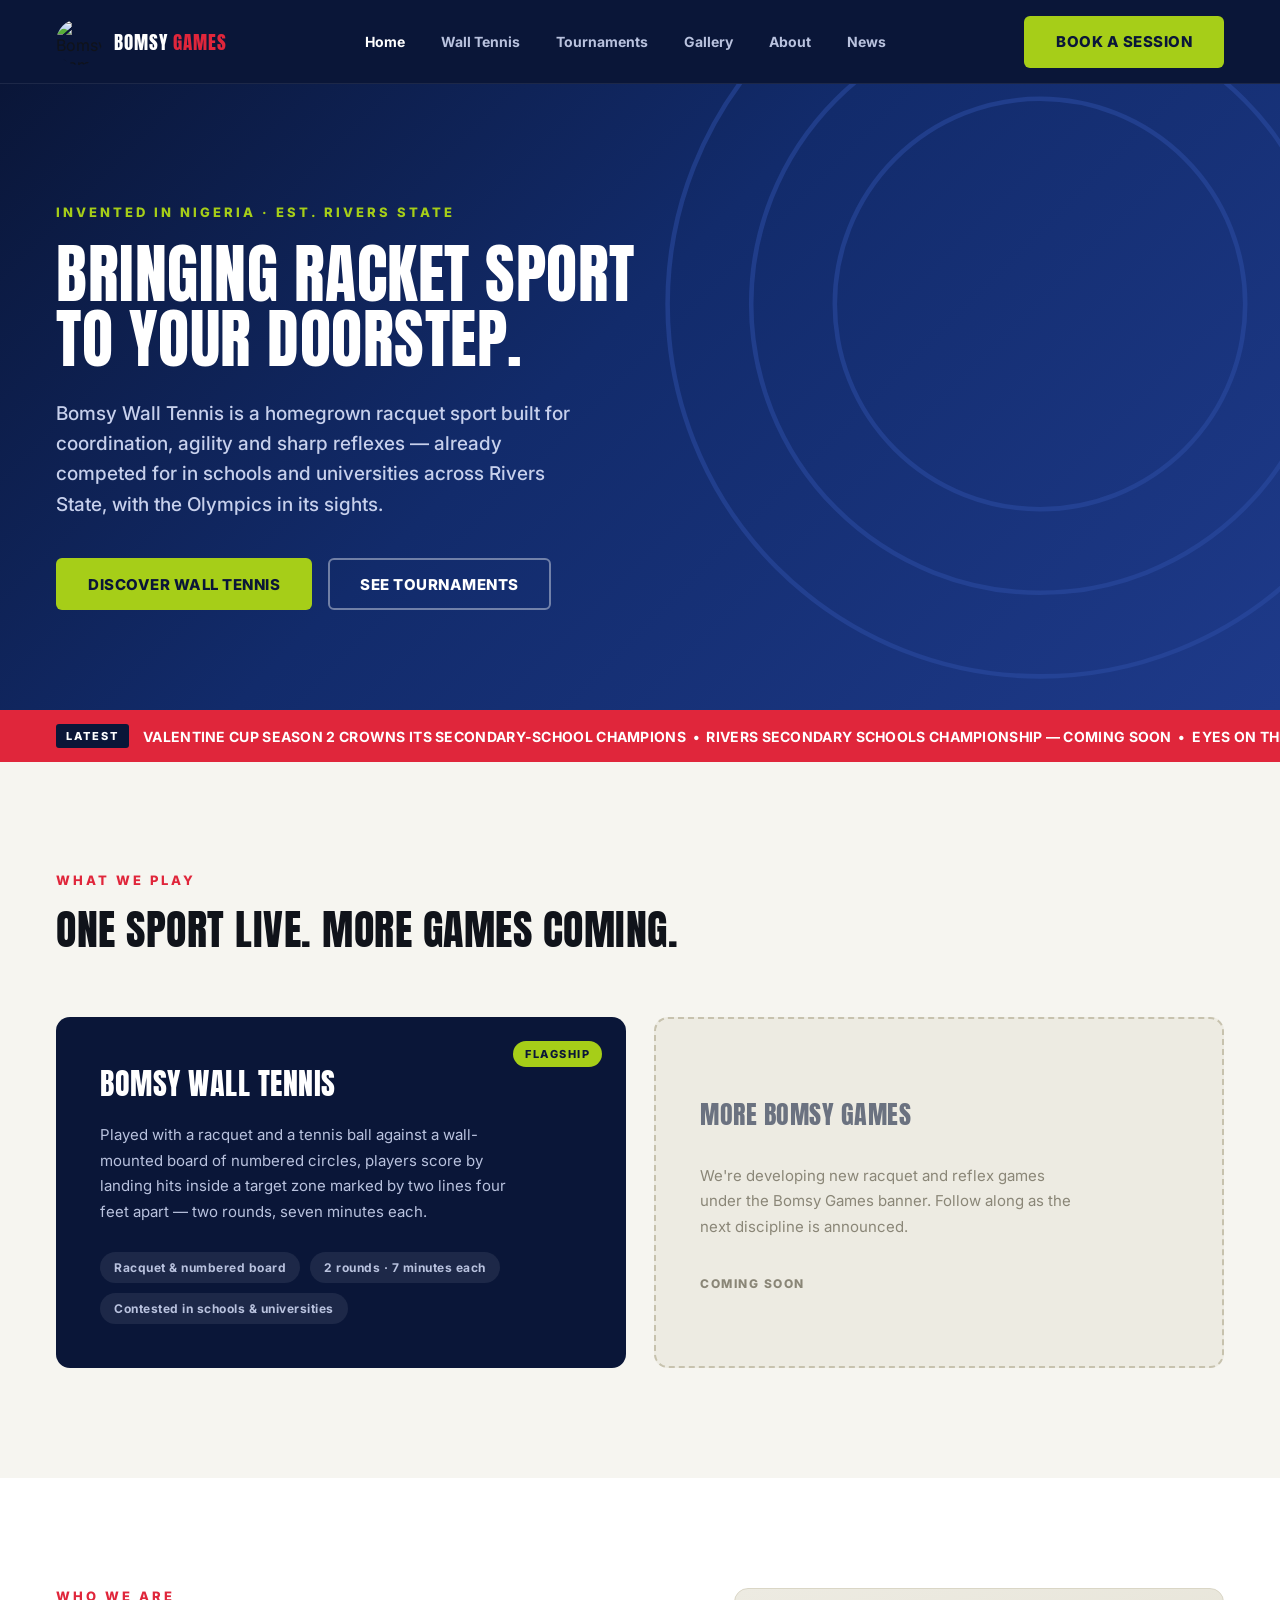
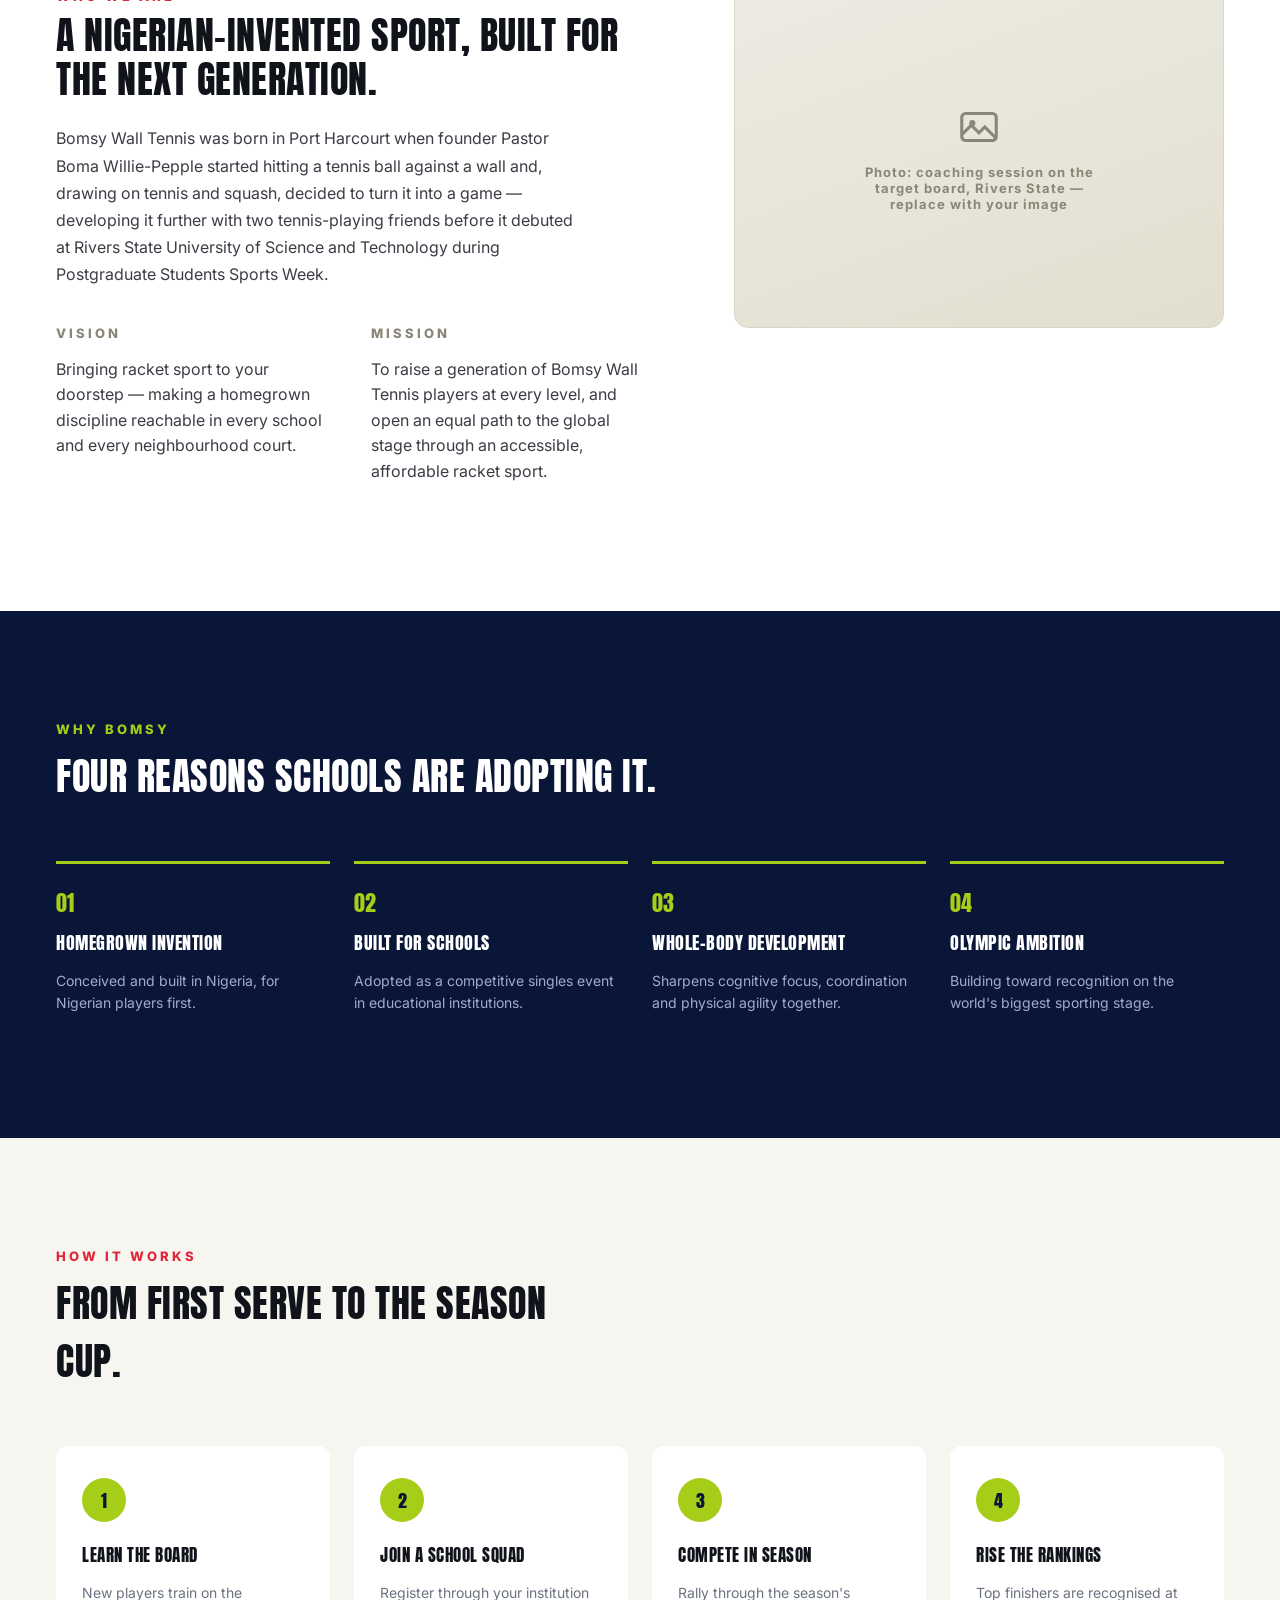
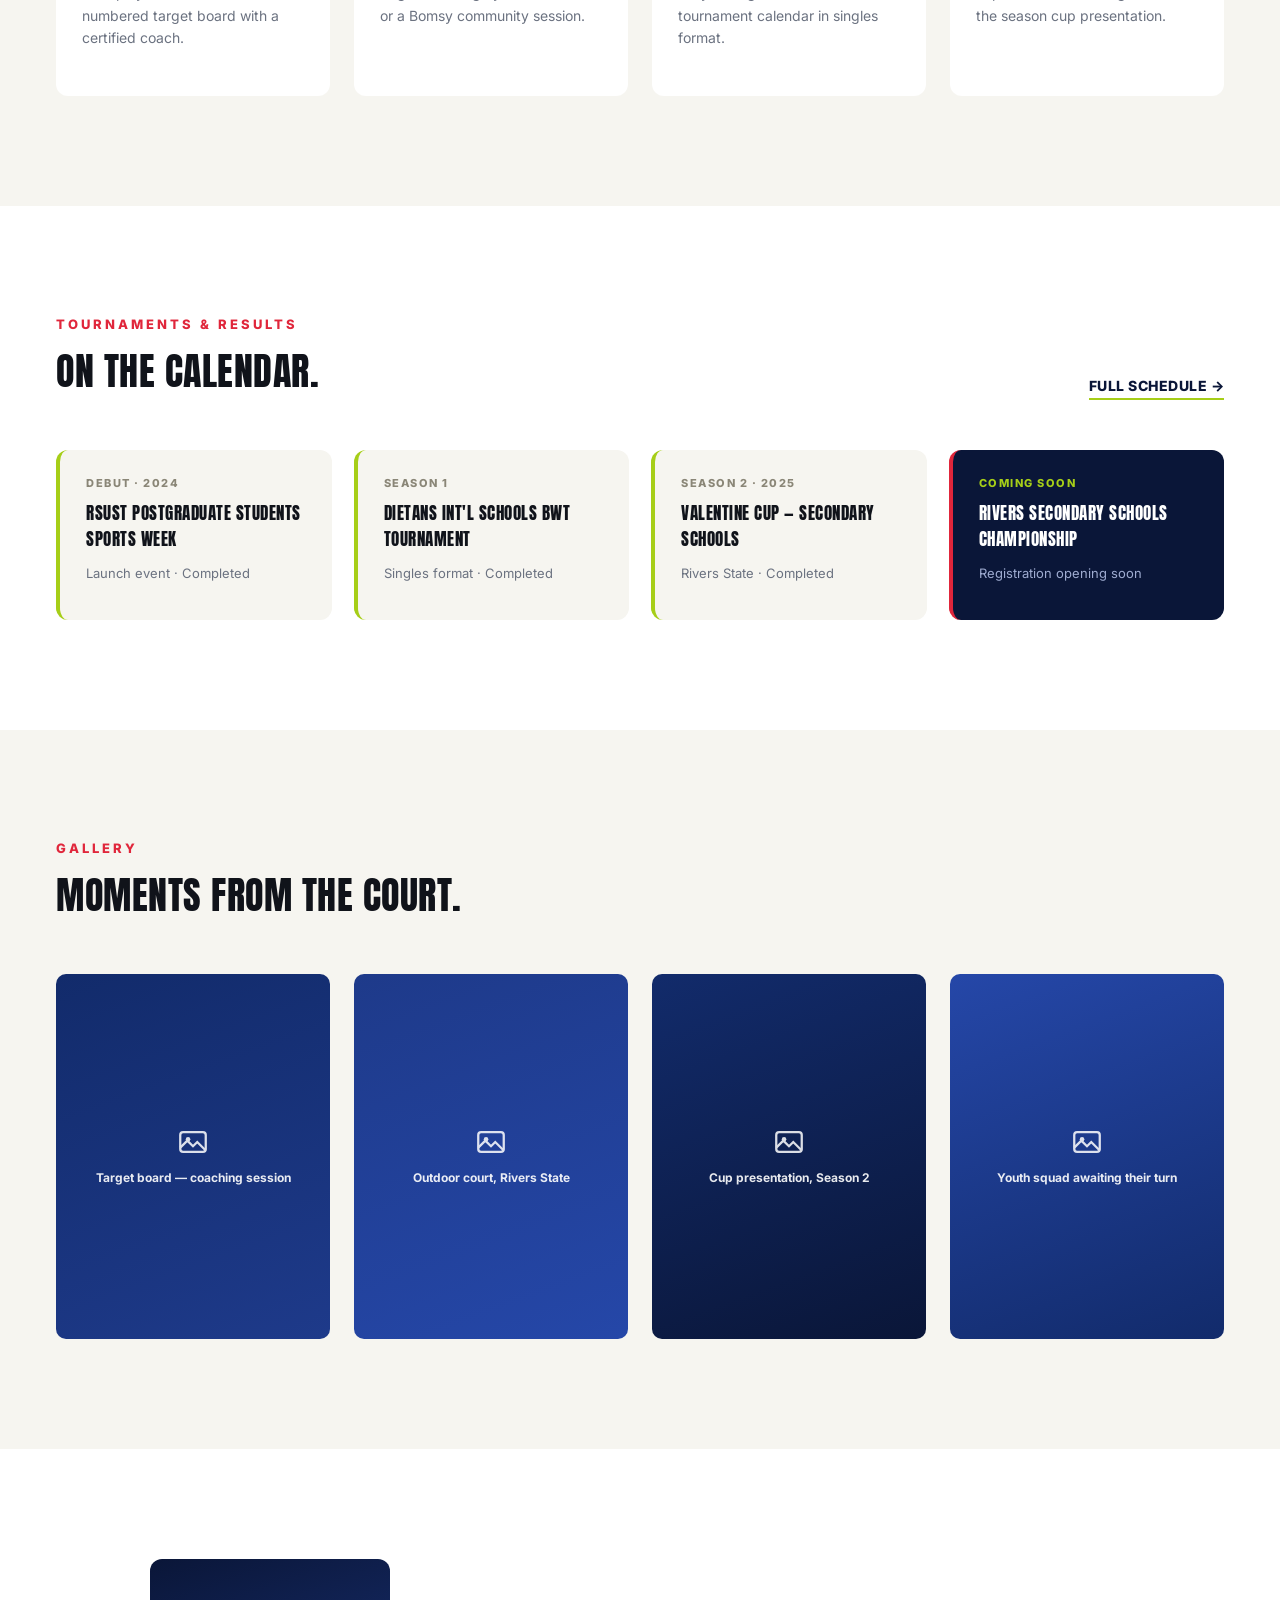
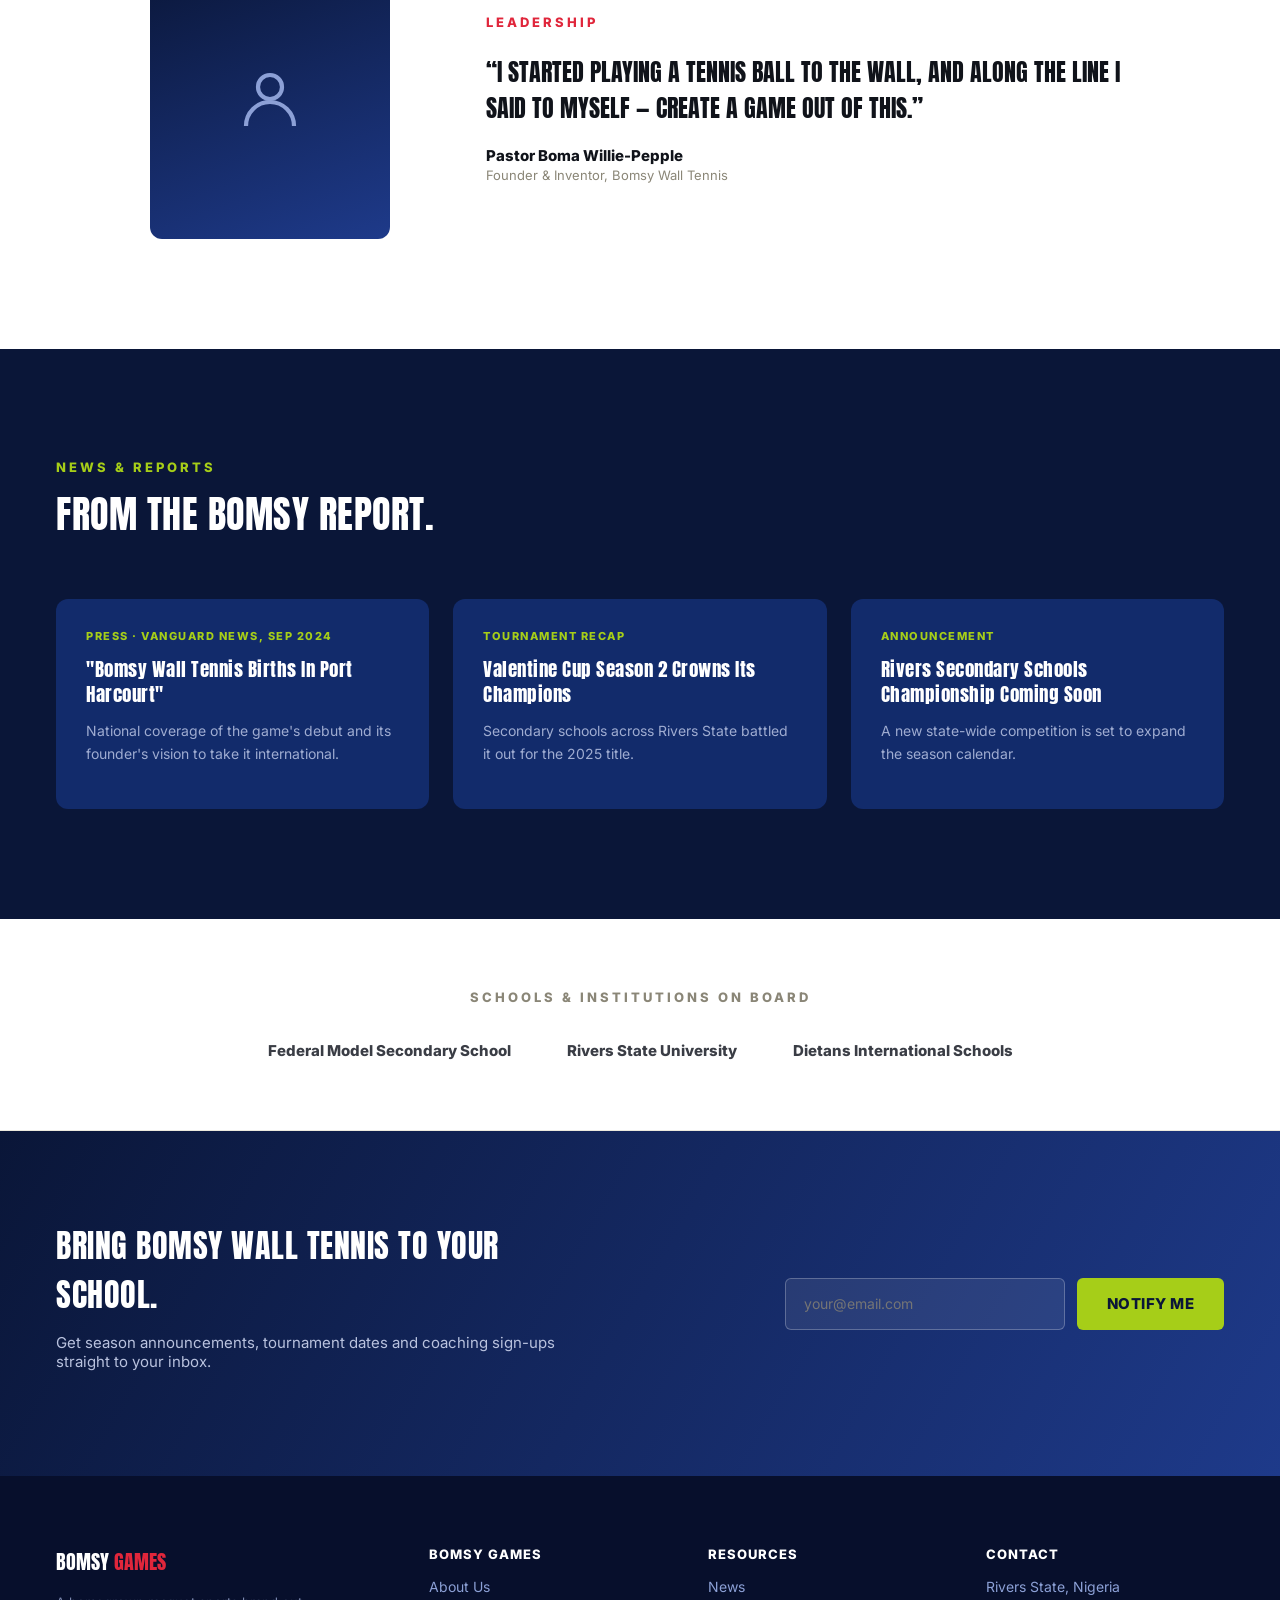
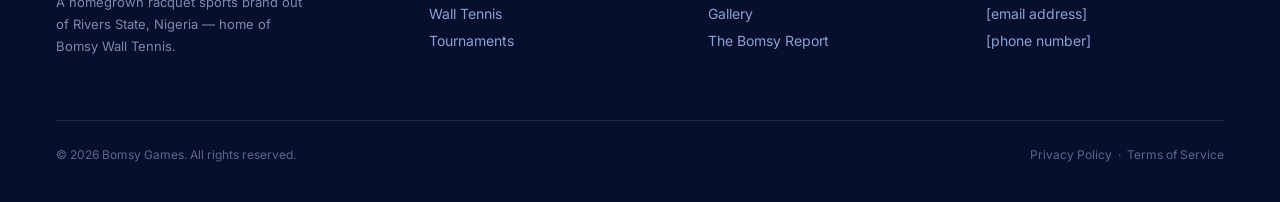
==== index.html @ 38dd7a5b "Incorporate verified facts from Vanguard News coverage Adds the real founder (Pastor Boma Willie-Pep" ====
<!doctype html>
<html lang="en">
<head>
<meta charset="utf-8">
<meta name="viewport" content="width=device-width, initial-scale=1">
<title>Bomsy Games — Home of Bomsy Wall Tennis</title>
<meta name="description" content="Bomsy Games is the Nigerian sports brand behind Bomsy Wall Tennis, a homegrown racquet sport built for schools, tournaments, and the road to the Olympics.">
<link rel="preconnect" href="https://fonts.googleapis.com">
<link rel="preconnect" href="https://fonts.gstatic.com" crossorigin>
<link rel="stylesheet" href="https://fonts.googleapis.com/css2?family=Anton&family=Inter:wght@400;500;600;700;800;900&display=swap">
<style>
  :root {
    --navy-deep: #070F2C;
    --navy: #0A1638;
    --navy-mid: #122B6B;
    --cobalt: #1E3A8A;
    --lime: #A6CE18;
    --lime-hover: #C6EE3A;
    --red: #E0263B;
    --cream: #F6F5F0;
    --ink: #10131A;
    --muted: #6B7280;
    --muted-dark: #8A8677;
  }
  * { box-sizing: border-box; }
  body { margin: 0; font-family: 'Inter', -apple-system, 'Segoe UI', Roboto, sans-serif; background: var(--cream); color: var(--ink); }
  h1, h2, h3 { font-family: 'Anton', Impact, 'Arial Narrow Bold', sans-serif; font-weight: 400; letter-spacing: 0.5px; margin: 0; }
  a { color: var(--lime); text-decoration: none; }
  a:hover { color: var(--lime-hover); }
  img, svg { max-width: 100%; }
  .eyebrow { font-family: 'Inter', sans-serif; font-weight: 800; letter-spacing: 3px; text-transform: uppercase; font-size: 13px; }
  .btn { display: inline-flex; align-items: center; justify-content: center; height: 52px; padding: 0 30px; border-radius: 6px; font-weight: 800; font-size: 15px; letter-spacing: 0.5px; text-transform: uppercase; cursor: pointer; border: 2px solid transparent; transition: transform 0.15s ease, filter 0.15s ease; }
  .btn:hover { filter: brightness(1.08); transform: translateY(-1px); }
  .btn-primary { background: var(--lime); color: var(--navy); }
  .btn-outline { background: transparent; color: #FFFFFF; border-color: rgba(255,255,255,0.4); }
  .wrap { padding-left: 56px; padding-right: 56px; }
  .grid-2 { display: grid; grid-template-columns: repeat(2, minmax(0, 1fr)); gap: 28px; }
  .grid-3 { display: grid; grid-template-columns: repeat(3, minmax(0, 1fr)); gap: 24px; }
  .grid-4 { display: grid; grid-template-columns: repeat(4, minmax(0, 1fr)); gap: 24px; }
  .nav-links { display: flex; align-items: center; gap: 36px; }
  .nav-link { color: #B9C2DE; font-weight: 700; font-size: 14px; }
  .nav-link.active { color: #FFFFFF; }
  .gallery-tile { aspect-ratio: 3/4; border-radius: 10px; display: flex; flex-direction: column; align-items: center; justify-content: center; gap: 10px; padding: 18px; text-align: center; }
  @media (max-width: 960px) {
    .wrap { padding-left: 24px; padding-right: 24px; }
    .grid-2, .grid-3, .grid-4 { grid-template-columns: 1fr 1fr; }
    .nav-links { display: none; }
    h1 { font-size: 40px !important; }
  }
  @media (max-width: 600px) {
    .grid-2, .grid-3, .grid-4 { grid-template-columns: 1fr; }
    header.site-nav { flex-wrap: wrap; height: auto !important; padding-top: 16px; padding-bottom: 16px; gap: 12px; }
  }
</style>
</head>
<body>

<!-- ============ NAV ============ -->
<header class="site-nav wrap" style="position:sticky; top:0; z-index:50; display:flex; align-items:center; justify-content:space-between; height:84px; background:var(--navy); border-bottom:1px solid rgba(255,255,255,0.08);">
  <div style="display:flex; align-items:center; gap:12px;">
    <img src="assets/bomsy-logo.png" alt="Bomsy Games logo" width="46" height="46" style="border-radius:50%; object-fit:cover; flex-shrink:0;">
    <div style="font-family:'Anton',sans-serif; color:#FFFFFF; font-size:19px; letter-spacing:1px;">BOMSY <span style="color:var(--red)">GAMES</span></div>
  </div>
  <nav class="nav-links">
    <a class="nav-link active" href="#">Home</a>
    <a class="nav-link" href="#wall-tennis">Wall Tennis</a>
    <a class="nav-link" href="#tournaments">Tournaments</a>
    <a class="nav-link" href="#gallery">Gallery</a>
    <a class="nav-link" href="#about">About</a>
    <a class="nav-link" href="#news">News</a>
  </nav>
  <a class="btn btn-primary" href="#newsletter">Book a Session</a>
</header>

<!-- ============ HERO ============ -->
<section style="position:relative; padding:120px 56px 100px; background:linear-gradient(135deg,#0A1638 0%,#122B6B 45%,#1E3A8A 100%); overflow:hidden;">
  <svg style="position:absolute; right:-140px; top:-160px; opacity:0.5;" width="760" height="760" viewBox="0 0 100 100" aria-hidden="true">
    <circle cx="50" cy="50" r="49" fill="none" stroke="#2E4FA8" stroke-width="0.6"/>
    <circle cx="50" cy="50" r="38" fill="none" stroke="#2E4FA8" stroke-width="0.6"/>
    <circle cx="50" cy="50" r="27" fill="none" stroke="#2E4FA8" stroke-width="0.6"/>
  </svg>
  <div style="position:relative; max-width:640px;">
    <div class="eyebrow" style="color:var(--lime); margin-bottom:22px;">Invented in Nigeria &middot; Est. Rivers State</div>
    <h1 style="color:#FFFFFF; font-size:64px; line-height:1.02;">BRINGING RACKET SPORT TO YOUR DOORSTEP.</h1>
    <p style="color:#C7D0EC; font-size:19px; line-height:1.6; margin-top:26px; max-width:520px; font-weight:500;">Bomsy Wall Tennis is a homegrown racquet sport built for coordination, agility and sharp reflexes &mdash; already competed for in schools and universities across Rivers State, with the Olympics in its sights.</p>
    <div style="display:flex; gap:16px; margin-top:38px; flex-wrap:wrap;">
      <a class="btn btn-primary" href="#wall-tennis">Discover Wall Tennis</a>
      <a class="btn btn-outline" href="#tournaments">See Tournaments</a>
    </div>
  </div>
</section>

<!-- ============ TICKER ============ -->
<div style="display:flex; align-items:center; gap:14px; background:var(--red); padding:14px 56px; overflow-x:auto;">
  <span style="background:var(--navy); color:#FFFFFF; font-weight:800; font-size:11px; letter-spacing:2px; padding:5px 10px; border-radius:3px; flex-shrink:0;">LATEST</span>
  <div style="color:#FFFFFF; font-weight:700; font-size:14px; letter-spacing:0.3px; white-space:nowrap;">VALENTINE CUP SEASON 2 CROWNS ITS SECONDARY-SCHOOL CHAMPIONS &nbsp;&bull;&nbsp; RIVERS SECONDARY SCHOOLS CHAMPIONSHIP &mdash; COMING SOON &nbsp;&bull;&nbsp; EYES ON THE OLYMPICS</div>
</div>

<!-- ============ WHAT WE PLAY ============ -->
<section id="wall-tennis" class="wrap" style="padding:110px 56px; background:var(--cream);">
  <div class="eyebrow" style="color:var(--red);">What We Play</div>
  <h2 style="font-size:42px; margin-top:10px; max-width:640px;">ONE SPORT LIVE. MORE GAMES COMING.</h2>
  <div class="grid-2" style="margin-top:56px;">
    <div style="background:var(--navy); border-radius:14px; padding:44px; position:relative; overflow:hidden;">
      <div style="position:absolute; top:24px; right:24px; background:var(--lime); color:var(--navy); font-size:11px; font-weight:800; letter-spacing:1.5px; padding:6px 12px; border-radius:20px;">FLAGSHIP</div>
      <h3 style="color:#FFFFFF; font-size:30px; margin-bottom:16px;">BOMSY WALL TENNIS</h3>
      <p style="color:#B9C2DE; font-size:15px; line-height:1.7; max-width:420px;">Played with a racquet and a tennis ball against a wall-mounted board of numbered circles, players score by landing hits inside a target zone marked by two lines four feet apart &mdash; two rounds, seven minutes each.</p>
      <div style="display:flex; gap:10px; margin-top:28px; flex-wrap:wrap;">
        <div style="background:rgba(255,255,255,0.08); color:#B9C2DE; font-size:12px; font-weight:700; letter-spacing:0.5px; padding:8px 14px; border-radius:20px;">Racquet &amp; numbered board</div>
        <div style="background:rgba(255,255,255,0.08); color:#B9C2DE; font-size:12px; font-weight:700; letter-spacing:0.5px; padding:8px 14px; border-radius:20px;">2 rounds &middot; 7 minutes each</div>
        <div style="background:rgba(255,255,255,0.08); color:#B9C2DE; font-size:12px; font-weight:700; letter-spacing:0.5px; padding:8px 14px; border-radius:20px;">Contested in schools &amp; universities</div>
      </div>
    </div>
    <div style="background:#EDEBE2; border-radius:14px; padding:44px; border:2px dashed #C7C2AE; display:flex; flex-direction:column; justify-content:center;">
      <h3 style="font-size:26px; color:var(--muted); margin-bottom:14px;">MORE BOMSY GAMES</h3>
      <p style="color:var(--muted-dark); font-size:15px; line-height:1.7; max-width:380px;">We're developing new racquet and reflex games under the Bomsy Games banner. Follow along as the next discipline is announced.</p>
      <div style="margin-top:22px; font-size:12px; font-weight:800; letter-spacing:1.5px; color:var(--muted-dark);">COMING SOON</div>
    </div>
  </div>
</section>

<!-- ============ WHO WE ARE ============ -->
<section id="about" class="wrap" style="padding:110px 56px; background:#FFFFFF;">
  <div class="grid-2" style="grid-template-columns: minmax(0,1.1fr) minmax(0,0.9fr); gap:80px; align-items:start;">
    <div>
      <div class="eyebrow" style="color:var(--red);">Who We Are</div>
      <h2 style="font-size:38px; margin-top:10px; line-height:1.15;">A NIGERIAN-INVENTED SPORT, BUILT FOR THE NEXT GENERATION.</h2>
      <p style="font-size:16px; line-height:1.7; color:#3A3D45; margin-top:24px; max-width:520px;">Bomsy Wall Tennis was born in Port Harcourt when founder Pastor Boma Willie-Pepple started hitting a tennis ball against a wall and, drawing on tennis and squash, decided to turn it into a game &mdash; developing it further with two tennis-playing friends before it debuted at Rivers State University of Science and Technology during Postgraduate Students Sports Week.</p>
      <div class="grid-2" style="gap:32px; margin-top:36px;">
        <div>
          <div class="eyebrow" style="color:var(--muted-dark); margin-bottom:10px;">Vision</div>
          <p style="font-size:16px; line-height:1.6; color:#3A3D45;">Bringing racket sport to your doorstep &mdash; making a homegrown discipline reachable in every school and every neighbourhood court.</p>
        </div>
        <div>
          <div class="eyebrow" style="color:var(--muted-dark); margin-bottom:10px;">Mission</div>
          <p style="font-size:16px; line-height:1.6; color:#3A3D45;">To raise a generation of Bomsy Wall Tennis players at every level, and open an equal path to the global stage through an accessible, affordable racket sport.</p>
        </div>
      </div>
    </div>
    <div style="background:linear-gradient(160deg,#EDEBE2,#E2DFD0); border-radius:14px; height:340px; display:flex; flex-direction:column; align-items:center; justify-content:center; gap:14px; border:1px solid #DAD6C6;">
      <svg width="46" height="46" viewBox="0 0 24 24" fill="none" stroke="#8A8677" stroke-width="1.6" aria-hidden="true"><rect x="3" y="5" width="18" height="14" rx="2"/><circle cx="8.5" cy="10" r="1.6" fill="#8A8677" stroke="none"/><path d="M3 16l5-5 4 4 3-3 6 6"/></svg>
      <div style="color:var(--muted-dark); font-size:13px; font-weight:700; letter-spacing:1px; text-align:center; max-width:260px;">Photo: coaching session on the target board, Rivers State &mdash; replace with your image</div>
    </div>
  </div>
</section>

<!-- ============ WHY BOMSY ============ -->
<section class="wrap" style="padding:110px 56px; background:var(--navy);">
  <div class="eyebrow" style="color:var(--lime);">Why Bomsy</div>
  <h2 style="font-size:38px; margin-top:10px; color:#FFFFFF; max-width:640px;">FOUR REASONS SCHOOLS ARE ADOPTING IT.</h2>
  <div class="grid-4" style="margin-top:56px;">
    <div style="border-top:3px solid var(--lime); padding-top:22px;">
      <div style="color:var(--lime); font-family:'Anton',sans-serif; font-size:22px; margin-bottom:10px;">01</div>
      <h3 style="color:#FFFFFF; font-size:18px; margin-bottom:10px;">HOMEGROWN INVENTION</h3>
      <p style="color:#9FACD1; font-size:14px; line-height:1.6;">Conceived and built in Nigeria, for Nigerian players first.</p>
    </div>
    <div style="border-top:3px solid var(--lime); padding-top:22px;">
      <div style="color:var(--lime); font-family:'Anton',sans-serif; font-size:22px; margin-bottom:10px;">02</div>
      <h3 style="color:#FFFFFF; font-size:18px; margin-bottom:10px;">BUILT FOR SCHOOLS</h3>
      <p style="color:#9FACD1; font-size:14px; line-height:1.6;">Adopted as a competitive singles event in educational institutions.</p>
    </div>
    <div style="border-top:3px solid var(--lime); padding-top:22px;">
      <div style="color:var(--lime); font-family:'Anton',sans-serif; font-size:22px; margin-bottom:10px;">03</div>
      <h3 style="color:#FFFFFF; font-size:18px; margin-bottom:10px;">WHOLE-BODY DEVELOPMENT</h3>
      <p style="color:#9FACD1; font-size:14px; line-height:1.6;">Sharpens cognitive focus, coordination and physical agility together.</p>
    </div>
    <div style="border-top:3px solid var(--lime); padding-top:22px;">
      <div style="color:var(--lime); font-family:'Anton',sans-serif; font-size:22px; margin-bottom:10px;">04</div>
      <h3 style="color:#FFFFFF; font-size:18px; margin-bottom:10px;">OLYMPIC AMBITION</h3>
      <p style="color:#9FACD1; font-size:14px; line-height:1.6;">Building toward recognition on the world's biggest sporting stage.</p>
    </div>
  </div>
</section>

<!-- ============ HOW IT WORKS ============ -->
<section class="wrap" style="padding:110px 56px; background:var(--cream);">
  <div class="eyebrow" style="color:var(--red);">How It Works</div>
  <h2 style="font-size:38px; margin-top:10px; max-width:560px;">FROM FIRST SERVE TO THE SEASON CUP.</h2>
  <div class="grid-4" style="margin-top:56px;">
    <div style="background:#FFFFFF; border-radius:12px; padding:32px 26px;">
      <div style="width:44px; height:44px; border-radius:50%; background:var(--lime); color:var(--navy); display:flex; align-items:center; justify-content:center; font-family:'Anton',sans-serif; font-size:18px; margin-bottom:20px;">1</div>
      <h3 style="font-size:17px; margin-bottom:8px;">LEARN THE BOARD</h3>
      <p style="color:var(--muted); font-size:14px; line-height:1.6;">New players train on the numbered target board with a certified coach.</p>
    </div>
    <div style="background:#FFFFFF; border-radius:12px; padding:32px 26px;">
      <div style="width:44px; height:44px; border-radius:50%; background:var(--lime); color:var(--navy); display:flex; align-items:center; justify-content:center; font-family:'Anton',sans-serif; font-size:18px; margin-bottom:20px;">2</div>
      <h3 style="font-size:17px; margin-bottom:8px;">JOIN A SCHOOL SQUAD</h3>
      <p style="color:var(--muted); font-size:14px; line-height:1.6;">Register through your institution or a Bomsy community session.</p>
    </div>
    <div style="background:#FFFFFF; border-radius:12px; padding:32px 26px;">
      <div style="width:44px; height:44px; border-radius:50%; background:var(--lime); color:var(--navy); display:flex; align-items:center; justify-content:center; font-family:'Anton',sans-serif; font-size:18px; margin-bottom:20px;">3</div>
      <h3 style="font-size:17px; margin-bottom:8px;">COMPETE IN SEASON</h3>
      <p style="color:var(--muted); font-size:14px; line-height:1.6;">Rally through the season's tournament calendar in singles format.</p>
    </div>
    <div style="background:#FFFFFF; border-radius:12px; padding:32px 26px;">
      <div style="width:44px; height:44px; border-radius:50%; background:var(--lime); color:var(--navy); display:flex; align-items:center; justify-content:center; font-family:'Anton',sans-serif; font-size:18px; margin-bottom:20px;">4</div>
      <h3 style="font-size:17px; margin-bottom:8px;">RISE THE RANKINGS</h3>
      <p style="color:var(--muted); font-size:14px; line-height:1.6;">Top finishers are recognised at the season cup presentation.</p>
    </div>
  </div>
</section>

<!-- ============ TOURNAMENTS ============ -->
<section id="tournaments" class="wrap" style="padding:110px 56px; background:#FFFFFF;">
  <div style="display:flex; align-items:flex-end; justify-content:space-between; flex-wrap:wrap; gap:16px;">
    <div>
      <div class="eyebrow" style="color:var(--red);">Tournaments &amp; Results</div>
      <h2 style="font-size:38px; margin-top:10px;">ON THE CALENDAR.</h2>
    </div>
    <a href="#" style="font-weight:800; font-size:14px; letter-spacing:0.5px; text-transform:uppercase; color:var(--navy); border-bottom:2px solid var(--lime); padding-bottom:4px;">Full Schedule &rarr;</a>
  </div>
  <div class="grid-4" style="gap:22px; margin-top:50px;">
    <div style="background:var(--cream); border-radius:12px; padding:26px; border-left:4px solid var(--lime);">
      <div style="font-size:11px; font-weight:800; letter-spacing:1.5px; color:var(--muted-dark);">DEBUT &middot; 2024</div>
      <h3 style="font-size:17px; margin:10px 0 8px;">RSUST POSTGRADUATE STUDENTS SPORTS WEEK</h3>
      <p style="color:var(--muted); font-size:13px;">Launch event &middot; Completed</p>
    </div>
    <div style="background:var(--cream); border-radius:12px; padding:26px; border-left:4px solid var(--lime);">
      <div style="font-size:11px; font-weight:800; letter-spacing:1.5px; color:var(--muted-dark);">SEASON 1</div>
      <h3 style="font-size:17px; margin:10px 0 8px;">DIETANS INT'L SCHOOLS BWT TOURNAMENT</h3>
      <p style="color:var(--muted); font-size:13px;">Singles format &middot; Completed</p>
    </div>
    <div style="background:var(--cream); border-radius:12px; padding:26px; border-left:4px solid var(--lime);">
      <div style="font-size:11px; font-weight:800; letter-spacing:1.5px; color:var(--muted-dark);">SEASON 2 &middot; 2025</div>
      <h3 style="font-size:17px; margin:10px 0 8px;">VALENTINE CUP &mdash; SECONDARY SCHOOLS</h3>
      <p style="color:var(--muted); font-size:13px;">Rivers State &middot; Completed</p>
    </div>
    <div style="background:var(--navy); border-radius:12px; padding:26px; border-left:4px solid var(--red);">
      <div style="font-size:11px; font-weight:800; letter-spacing:1.5px; color:var(--lime);">COMING SOON</div>
      <h3 style="font-size:17px; margin:10px 0 8px; color:#FFFFFF;">RIVERS SECONDARY SCHOOLS CHAMPIONSHIP</h3>
      <p style="color:#9FACD1; font-size:13px;">Registration opening soon</p>
    </div>
  </div>
</section>

<!-- ============ GALLERY ============ -->
<section id="gallery" class="wrap" style="padding:110px 56px; background:var(--cream);">
  <div class="eyebrow" style="color:var(--red);">Gallery</div>
  <h2 style="font-size:38px; margin-top:10px; max-width:560px;">MOMENTS FROM THE COURT.</h2>
  <div class="grid-4" style="margin-top:50px;">
    <div class="gallery-tile" style="background:linear-gradient(160deg,#122B6B,#1E3A8A);">
      <svg width="34" height="34" viewBox="0 0 24 24" fill="none" stroke="#FFFFFF" stroke-width="1.6" opacity="0.85" aria-hidden="true"><rect x="3" y="5" width="18" height="14" rx="2"/><circle cx="8.5" cy="10" r="1.6" fill="#FFFFFF" stroke="none"/><path d="M3 16l5-5 4 4 3-3 6 6"/></svg>
      <div style="color:#FFFFFF; font-size:12px; font-weight:700; line-height:1.5; opacity:0.9;">Target board — coaching session</div>
    </div>
    <div class="gallery-tile" style="background:linear-gradient(160deg,#1E3A8A,#2547A8);">
      <svg width="34" height="34" viewBox="0 0 24 24" fill="none" stroke="#FFFFFF" stroke-width="1.6" opacity="0.85" aria-hidden="true"><rect x="3" y="5" width="18" height="14" rx="2"/><circle cx="8.5" cy="10" r="1.6" fill="#FFFFFF" stroke="none"/><path d="M3 16l5-5 4 4 3-3 6 6"/></svg>
      <div style="color:#FFFFFF; font-size:12px; font-weight:700; line-height:1.5; opacity:0.9;">Outdoor court, Rivers State</div>
    </div>
    <div class="gallery-tile" style="background:linear-gradient(160deg,#122B6B,#0A1638);">
      <svg width="34" height="34" viewBox="0 0 24 24" fill="none" stroke="#FFFFFF" stroke-width="1.6" opacity="0.85" aria-hidden="true"><rect x="3" y="5" width="18" height="14" rx="2"/><circle cx="8.5" cy="10" r="1.6" fill="#FFFFFF" stroke="none"/><path d="M3 16l5-5 4 4 3-3 6 6"/></svg>
      <div style="color:#FFFFFF; font-size:12px; font-weight:700; line-height:1.5; opacity:0.9;">Cup presentation, Season 2</div>
    </div>
    <div class="gallery-tile" style="background:linear-gradient(160deg,#2547A8,#122B6B);">
      <svg width="34" height="34" viewBox="0 0 24 24" fill="none" stroke="#FFFFFF" stroke-width="1.6" opacity="0.85" aria-hidden="true"><rect x="3" y="5" width="18" height="14" rx="2"/><circle cx="8.5" cy="10" r="1.6" fill="#FFFFFF" stroke="none"/><path d="M3 16l5-5 4 4 3-3 6 6"/></svg>
      <div style="color:#FFFFFF; font-size:12px; font-weight:700; line-height:1.5; opacity:0.9;">Youth squad awaiting their turn</div>
    </div>
  </div>
</section>

<!-- ============ LEADERSHIP ============ -->
<section class="wrap" style="padding:110px 56px; background:#FFFFFF;">
  <div class="grid-2" style="grid-template-columns: 280px minmax(0,1fr); gap:56px; align-items:center; max-width:980px; margin:0 auto;">
    <div style="width:240px; height:280px; border-radius:12px; background:linear-gradient(160deg,#0A1638,#1E3A8A); display:flex; align-items:center; justify-content:center;">
      <svg width="72" height="72" viewBox="0 0 24 24" fill="none" stroke="#8CA0D6" stroke-width="1.4" aria-hidden="true"><circle cx="12" cy="8" r="4"/><path d="M4 21c0-4.4 3.6-8 8-8s8 3.6 8 8"/></svg>
    </div>
    <div>
      <div class="eyebrow" style="color:var(--red); margin-bottom:14px;">Leadership</div>
      <p style="font-size:24px; line-height:1.5; font-family:'Anton',sans-serif; font-weight:400; color:var(--ink); margin-bottom:20px;">&ldquo;I STARTED PLAYING A TENNIS BALL TO THE WALL, AND ALONG THE LINE I SAID TO MYSELF &mdash; CREATE A GAME OUT OF THIS.&rdquo;</p>
      <div style="font-weight:800; font-size:15px;">Pastor Boma Willie-Pepple</div>
      <div style="color:var(--muted-dark); font-size:13px; margin-top:2px;">Founder &amp; Inventor, Bomsy Wall Tennis</div>
    </div>
  </div>
</section>

<!-- ============ NEWS ============ -->
<section id="news" class="wrap" style="padding:110px 56px; background:var(--navy);">
  <div class="eyebrow" style="color:var(--lime);">News &amp; Reports</div>
  <h2 style="font-size:38px; margin-top:10px; color:#FFFFFF; max-width:560px;">FROM THE BOMSY REPORT.</h2>
  <div class="grid-3" style="margin-top:56px;">
    <div style="background:var(--navy-mid); border-radius:12px; padding:30px;">
      <div style="font-size:11px; font-weight:800; letter-spacing:1.5px; color:var(--lime);">PRESS &middot; VANGUARD NEWS, SEP 2024</div>
      <h3 style="color:#FFFFFF; font-size:19px; margin:14px 0 10px; line-height:1.3;">"Bomsy Wall Tennis Births In Port Harcourt"</h3>
      <p style="color:#9FACD1; font-size:14px; line-height:1.6;">National coverage of the game's debut and its founder's vision to take it international.</p>
    </div>
    <div style="background:var(--navy-mid); border-radius:12px; padding:30px;">
      <div style="font-size:11px; font-weight:800; letter-spacing:1.5px; color:var(--lime);">TOURNAMENT RECAP</div>
      <h3 style="color:#FFFFFF; font-size:19px; margin:14px 0 10px; line-height:1.3;">Valentine Cup Season 2 Crowns Its Champions</h3>
      <p style="color:#9FACD1; font-size:14px; line-height:1.6;">Secondary schools across Rivers State battled it out for the 2025 title.</p>
    </div>
    <div style="background:var(--navy-mid); border-radius:12px; padding:30px;">
      <div style="font-size:11px; font-weight:800; letter-spacing:1.5px; color:var(--lime);">ANNOUNCEMENT</div>
      <h3 style="color:#FFFFFF; font-size:19px; margin:14px 0 10px; line-height:1.3;">Rivers Secondary Schools Championship Coming Soon</h3>
      <p style="color:#9FACD1; font-size:14px; line-height:1.6;">A new state-wide competition is set to expand the season calendar.</p>
    </div>
  </div>
</section>

<!-- ============ PARTNERS ============ -->
<section class="wrap" style="padding:70px 56px; background:#FFFFFF; border-bottom:1px solid #ECE9DD;">
  <div class="eyebrow" style="color:var(--muted-dark); text-align:center; margin-bottom:36px;">Schools &amp; Institutions On Board</div>
  <div style="display:flex; justify-content:center; gap:56px; flex-wrap:wrap;">
    <div style="color:#3A3D45; font-weight:800; font-size:15px;">Federal Model Secondary School</div>
    <div style="color:#3A3D45; font-weight:800; font-size:15px;">Rivers State University</div>
    <div style="color:#3A3D45; font-weight:800; font-size:15px;">Dietans International Schools</div>
  </div>
</section>

<!-- ============ NEWSLETTER CTA ============ -->
<section id="newsletter" class="wrap" style="padding:90px 56px; background:linear-gradient(120deg,#0A1638,#1E3A8A); display:flex; align-items:center; justify-content:space-between; gap:40px; flex-wrap:wrap;">
  <div style="max-width:520px;">
    <h2 style="font-size:32px; color:#FFFFFF;">BRING BOMSY WALL TENNIS TO YOUR SCHOOL.</h2>
    <p style="color:#B9C2DE; font-size:15px; margin-top:14px;">Get season announcements, tournament dates and coaching sign-ups straight to your inbox.</p>
  </div>
  <form style="display:flex; gap:12px; flex-wrap:wrap;" onsubmit="return false;">
    <input type="email" required placeholder="your@email.com" style="width:280px; max-width:100%; height:52px; border-radius:6px; background:rgba(255,255,255,0.08); border:1px solid rgba(255,255,255,0.25); padding:0 18px; color:#FFFFFF; font-size:14px; font-family:inherit;">
    <button type="submit" class="btn btn-primary" style="border:none; font-family:inherit;">Notify Me</button>
  </form>
</section>

<!-- ============ FOOTER ============ -->
<footer class="wrap" style="padding:70px 56px 40px; background:var(--navy-deep);">
  <div class="grid-4" style="grid-template-columns: 1.4fr 1fr 1fr 1fr; gap:40px; padding-bottom:50px; border-bottom:1px solid rgba(255,255,255,0.1);">
    <div>
      <div style="font-family:'Anton',sans-serif; color:#FFFFFF; font-size:20px; margin-bottom:14px;">BOMSY <span style="color:var(--red)">GAMES</span></div>
      <p style="color:#7C88AE; font-size:13px; line-height:1.7; max-width:260px;">A homegrown racquet sports brand out of Rivers State, Nigeria &mdash; home of Bomsy Wall Tennis.</p>
    </div>
    <div>
      <div style="color:#FFFFFF; font-weight:800; font-size:13px; letter-spacing:1px; margin-bottom:16px;">BOMSY GAMES</div>
      <div style="display:flex; flex-direction:column; gap:10px;">
        <a href="#about" style="color:#8CA0D6; font-size:14px;">About Us</a>
        <a href="#wall-tennis" style="color:#8CA0D6; font-size:14px;">Wall Tennis</a>
        <a href="#tournaments" style="color:#8CA0D6; font-size:14px;">Tournaments</a>
      </div>
    </div>
    <div>
      <div style="color:#FFFFFF; font-weight:800; font-size:13px; letter-spacing:1px; margin-bottom:16px;">RESOURCES</div>
      <div style="display:flex; flex-direction:column; gap:10px;">
        <a href="#news" style="color:#8CA0D6; font-size:14px;">News</a>
        <a href="#gallery" style="color:#8CA0D6; font-size:14px;">Gallery</a>
        <a href="#news" style="color:#8CA0D6; font-size:14px;">The Bomsy Report</a>
      </div>
    </div>
    <div>
      <div style="color:#FFFFFF; font-weight:800; font-size:13px; letter-spacing:1px; margin-bottom:16px;">CONTACT</div>
      <div style="display:flex; flex-direction:column; gap:10px;">
        <span style="color:#8CA0D6; font-size:14px;">Rivers State, Nigeria</span>
        <span style="color:#8CA0D6; font-size:14px;">[email address]</span>
        <span style="color:#8CA0D6; font-size:14px;">[phone number]</span>
      </div>
    </div>
  </div>
  <div style="display:flex; justify-content:space-between; padding-top:26px; flex-wrap:wrap; gap:12px;">
    <span style="color:#5A6690; font-size:12px;">&copy; 2026 Bomsy Games. All rights reserved.</span>
    <span style="color:#5A6690; font-size:12px;">Privacy Policy &nbsp;&middot;&nbsp; Terms of Service</span>
  </div>
</footer>

</body>
</html>
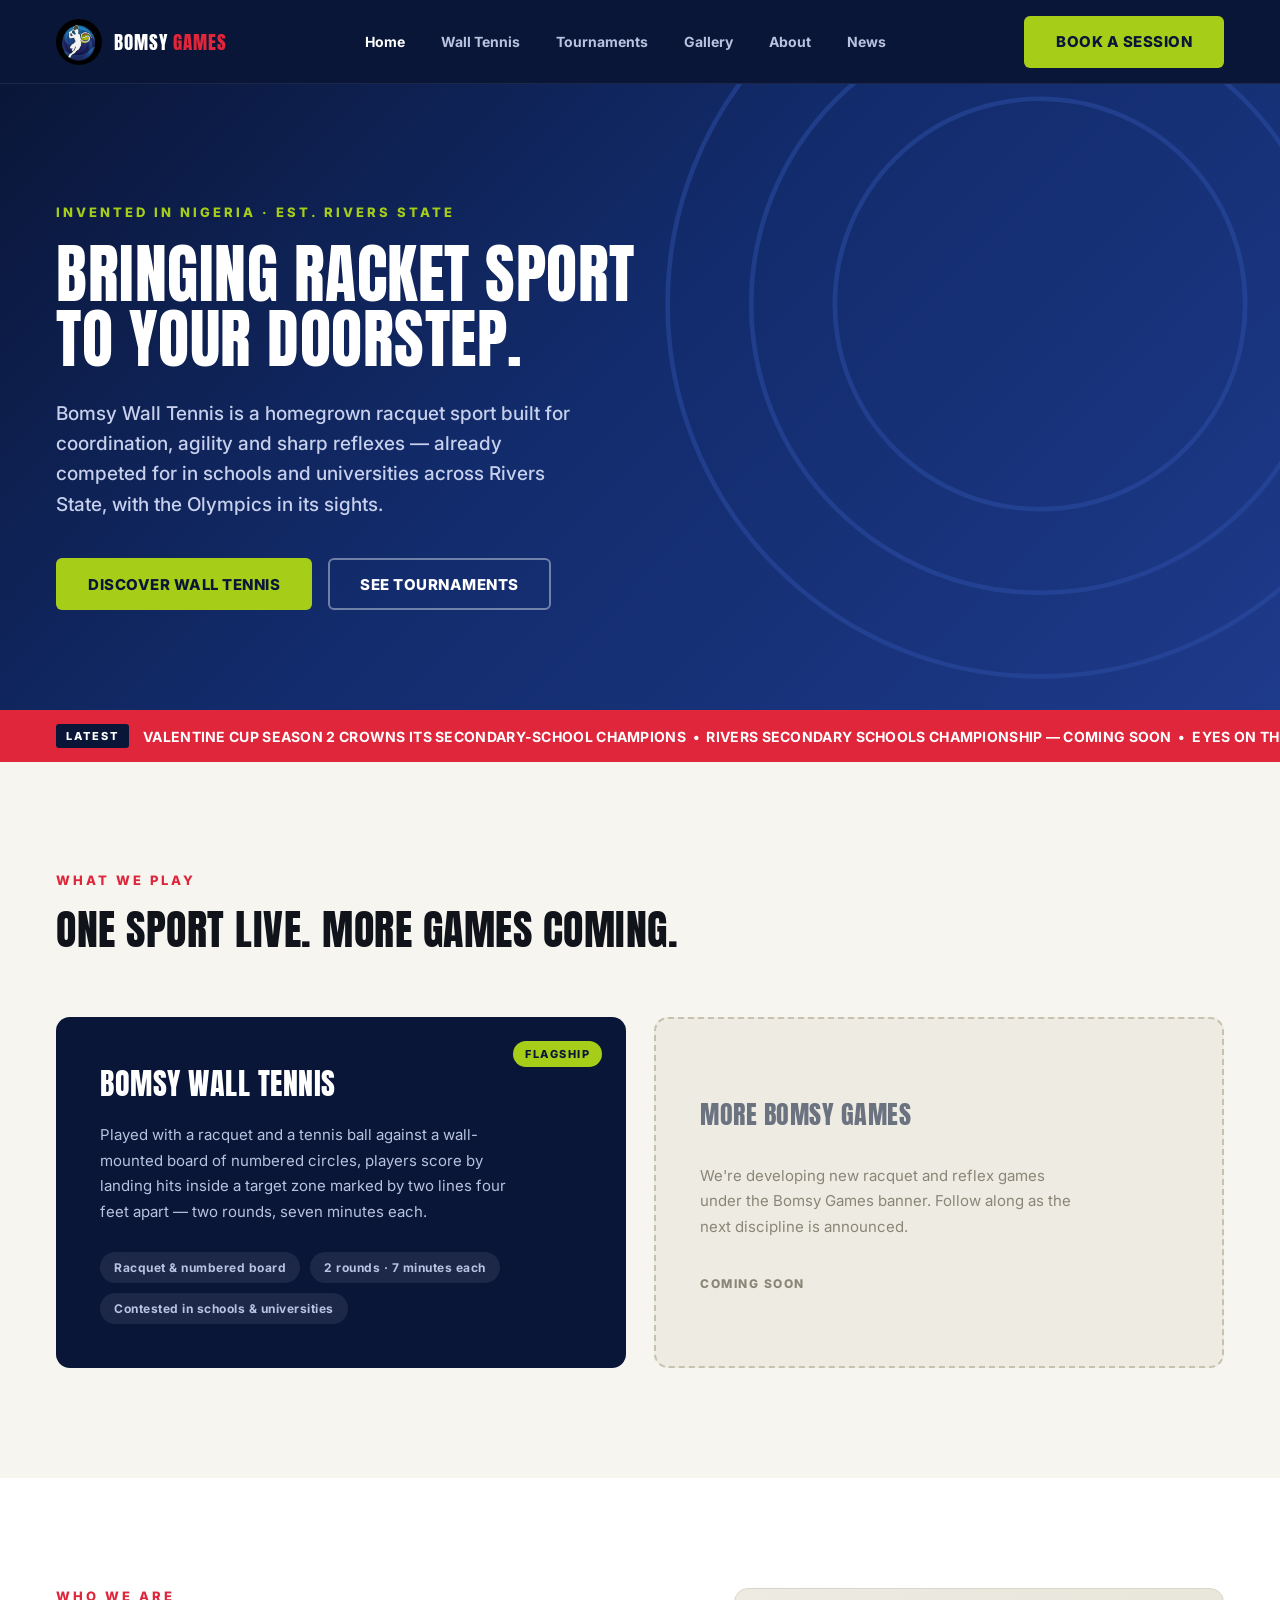
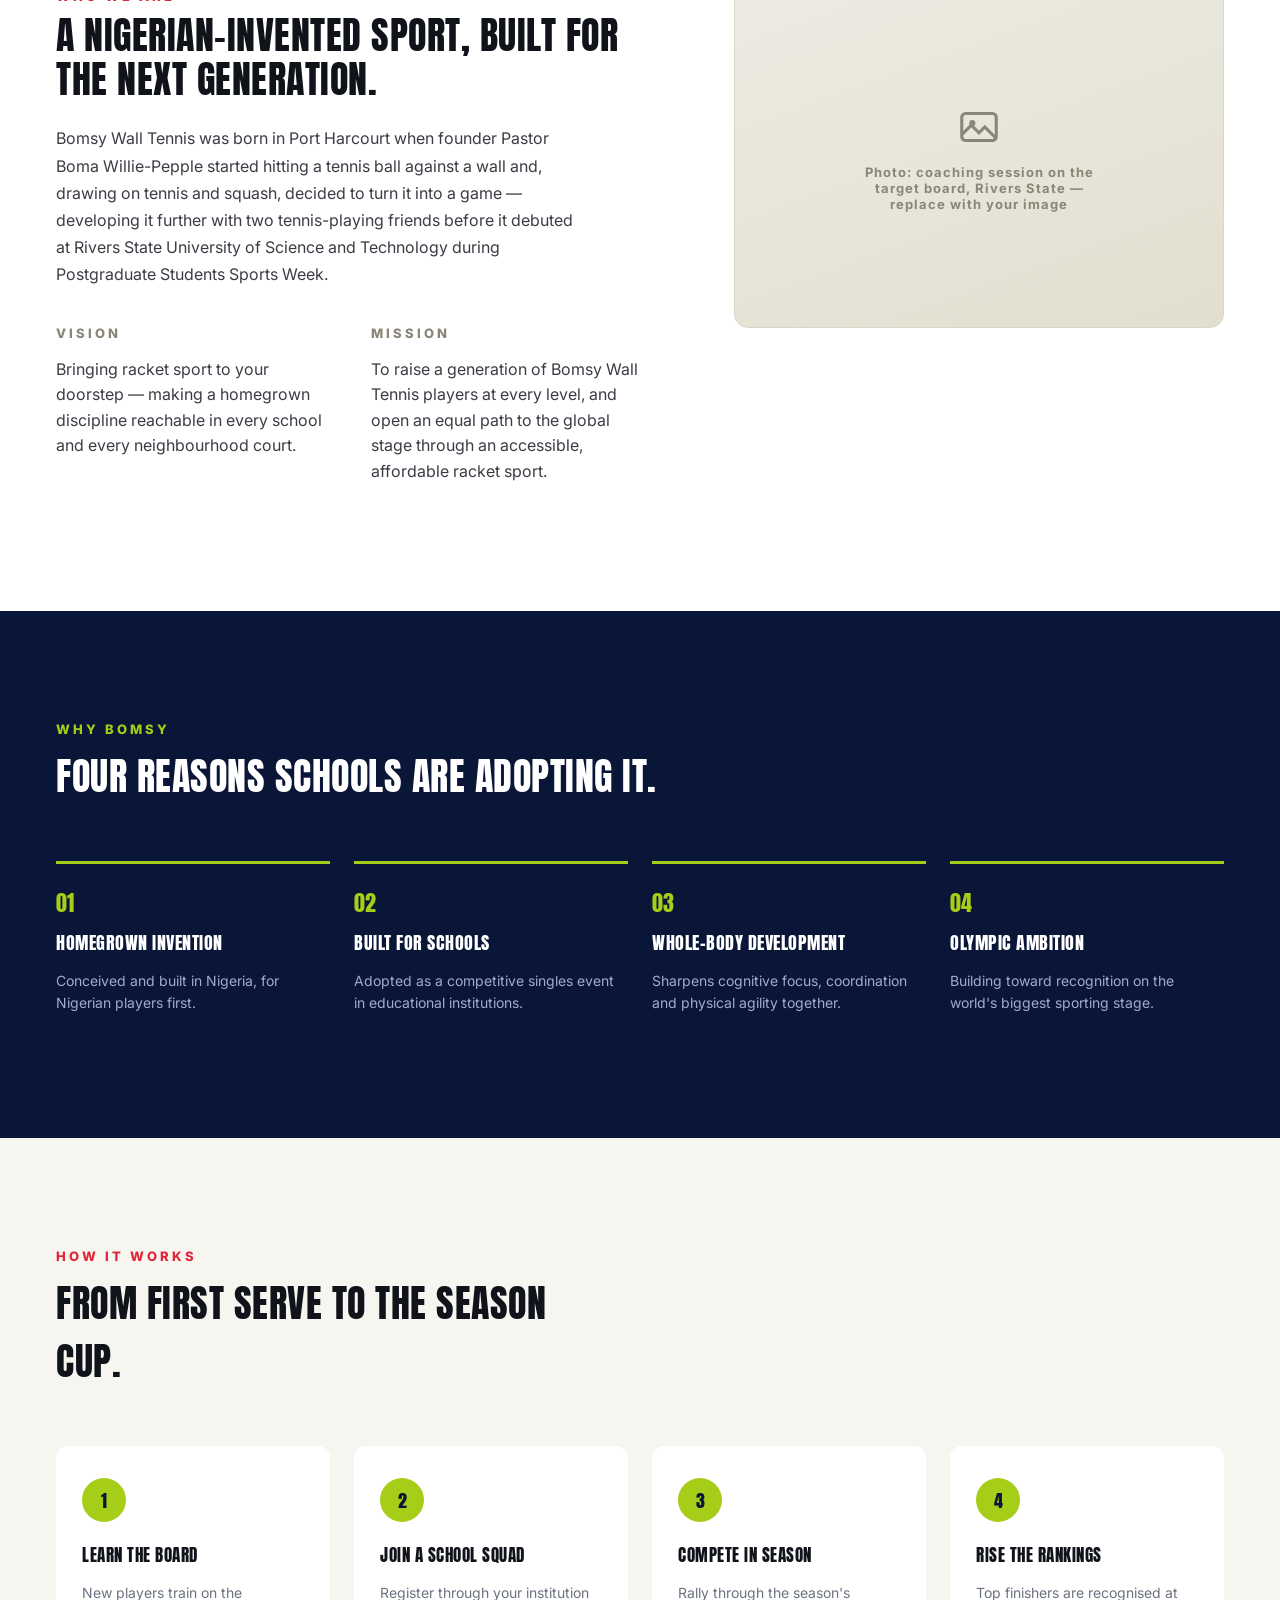
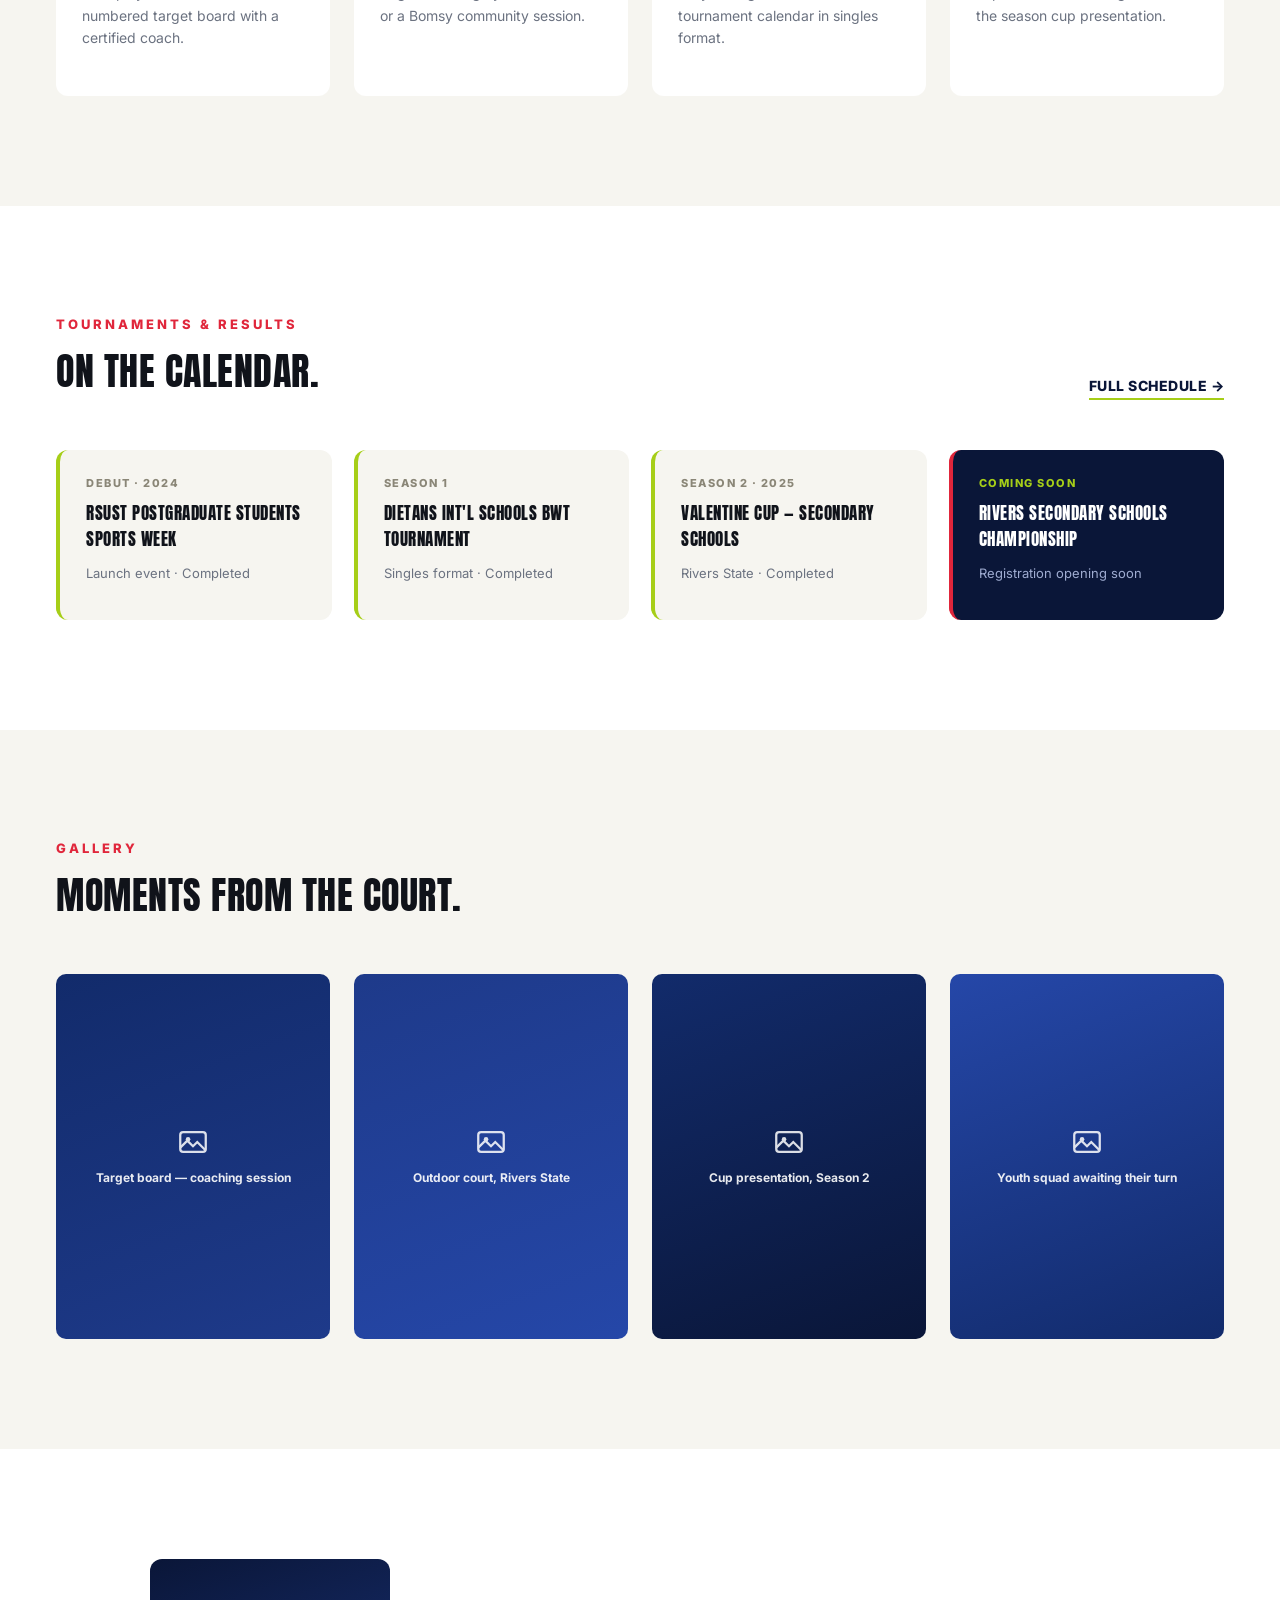
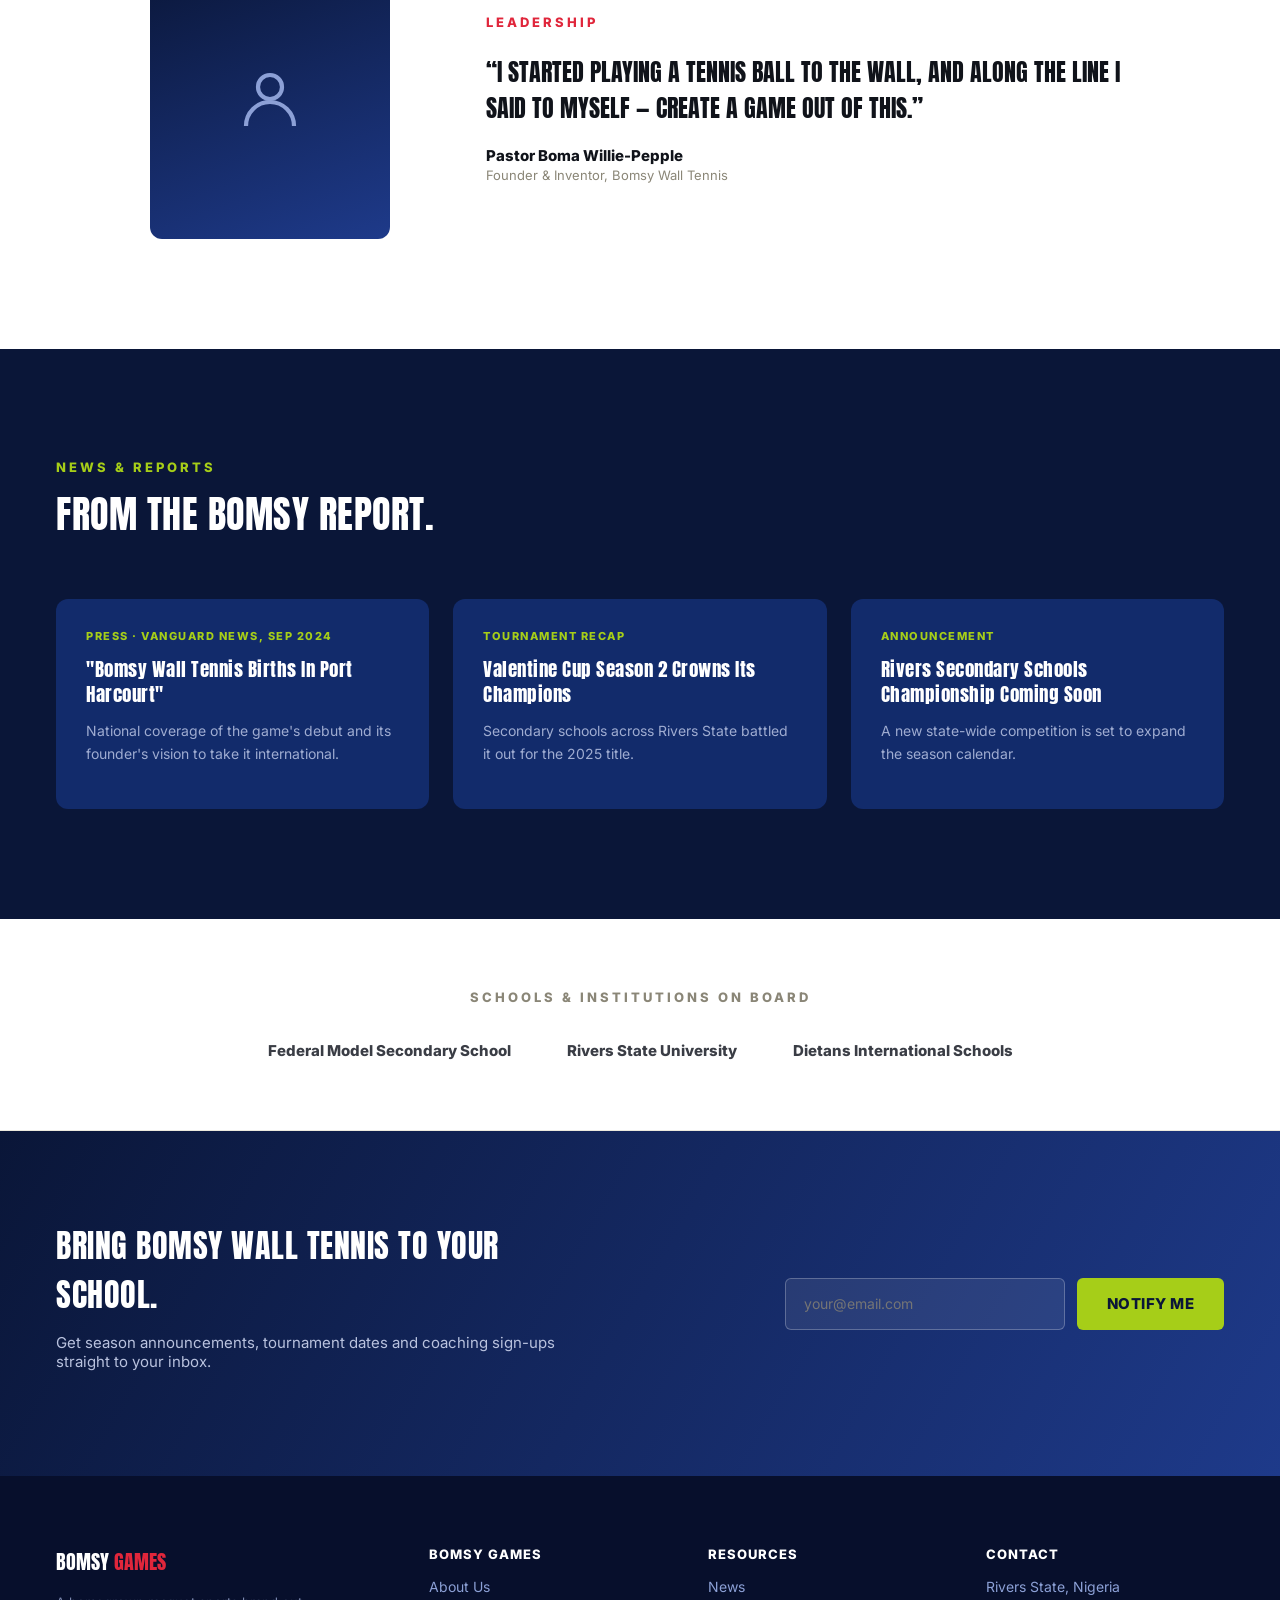
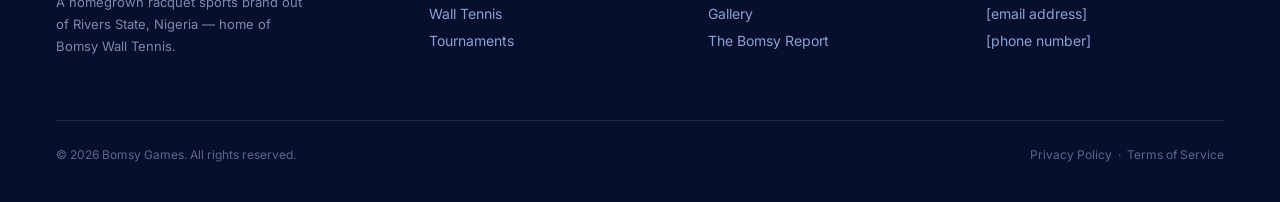
==== commit 6f259240: "Add real Bomsy Games logo and relocate project to permanent path Wires the actual brand logo into th" ====
--- a/index.html
+++ b/index.html
@@ -58,7 +58,7 @@
 <!-- ============ NAV ============ -->
 <header class="site-nav wrap" style="position:sticky; top:0; z-index:50; display:flex; align-items:center; justify-content:space-between; height:84px; background:var(--navy); border-bottom:1px solid rgba(255,255,255,0.08);">
   <div style="display:flex; align-items:center; gap:12px;">
-    <img src="assets/bomsy-logo.png" alt="Bomsy Games logo" width="46" height="46" style="border-radius:50%; object-fit:cover; flex-shrink:0;">
+    <img src="assets/bomsy-logo.jpeg" alt="Bomsy Games logo" width="46" height="46" style="border-radius:50%; object-fit:cover; flex-shrink:0;">
     <div style="font-family:'Anton',sans-serif; color:#FFFFFF; font-size:19px; letter-spacing:1px;">BOMSY <span style="color:var(--red)">GAMES</span></div>
   </div>
   <nav class="nav-links">
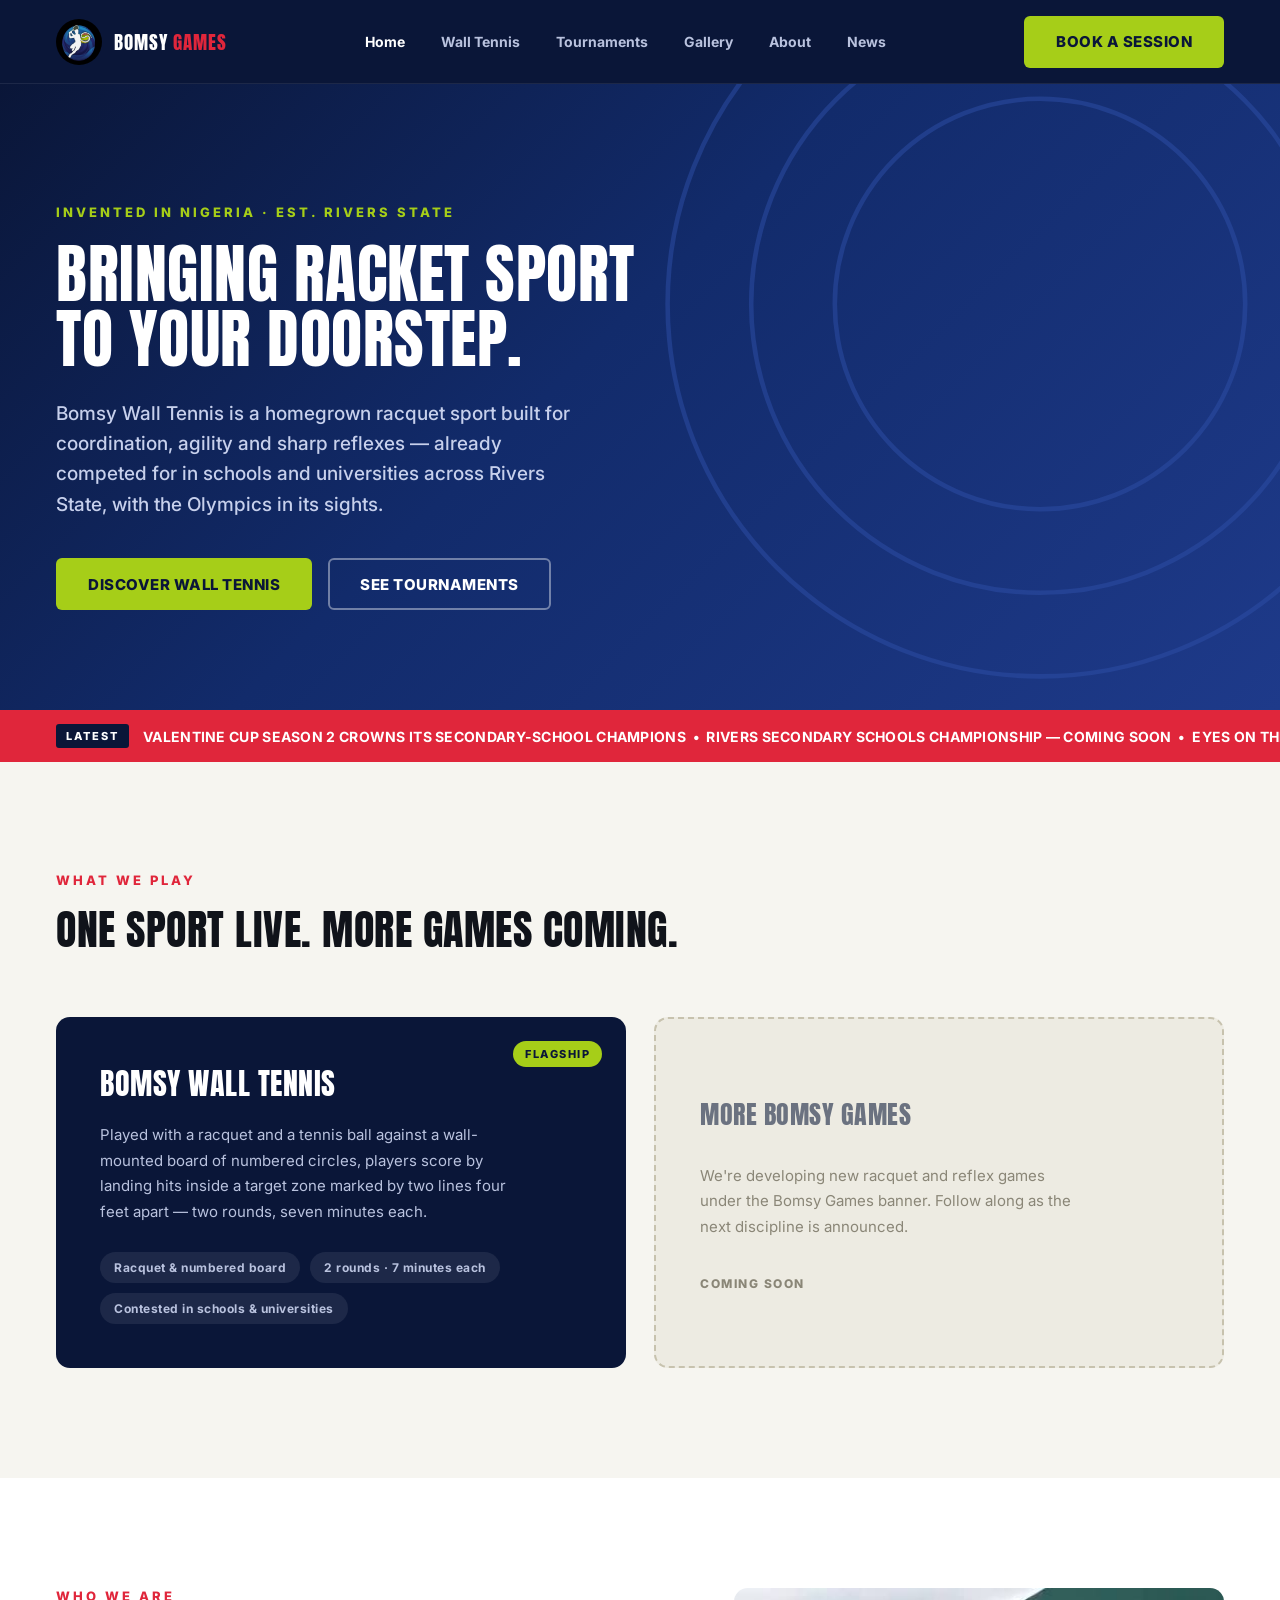
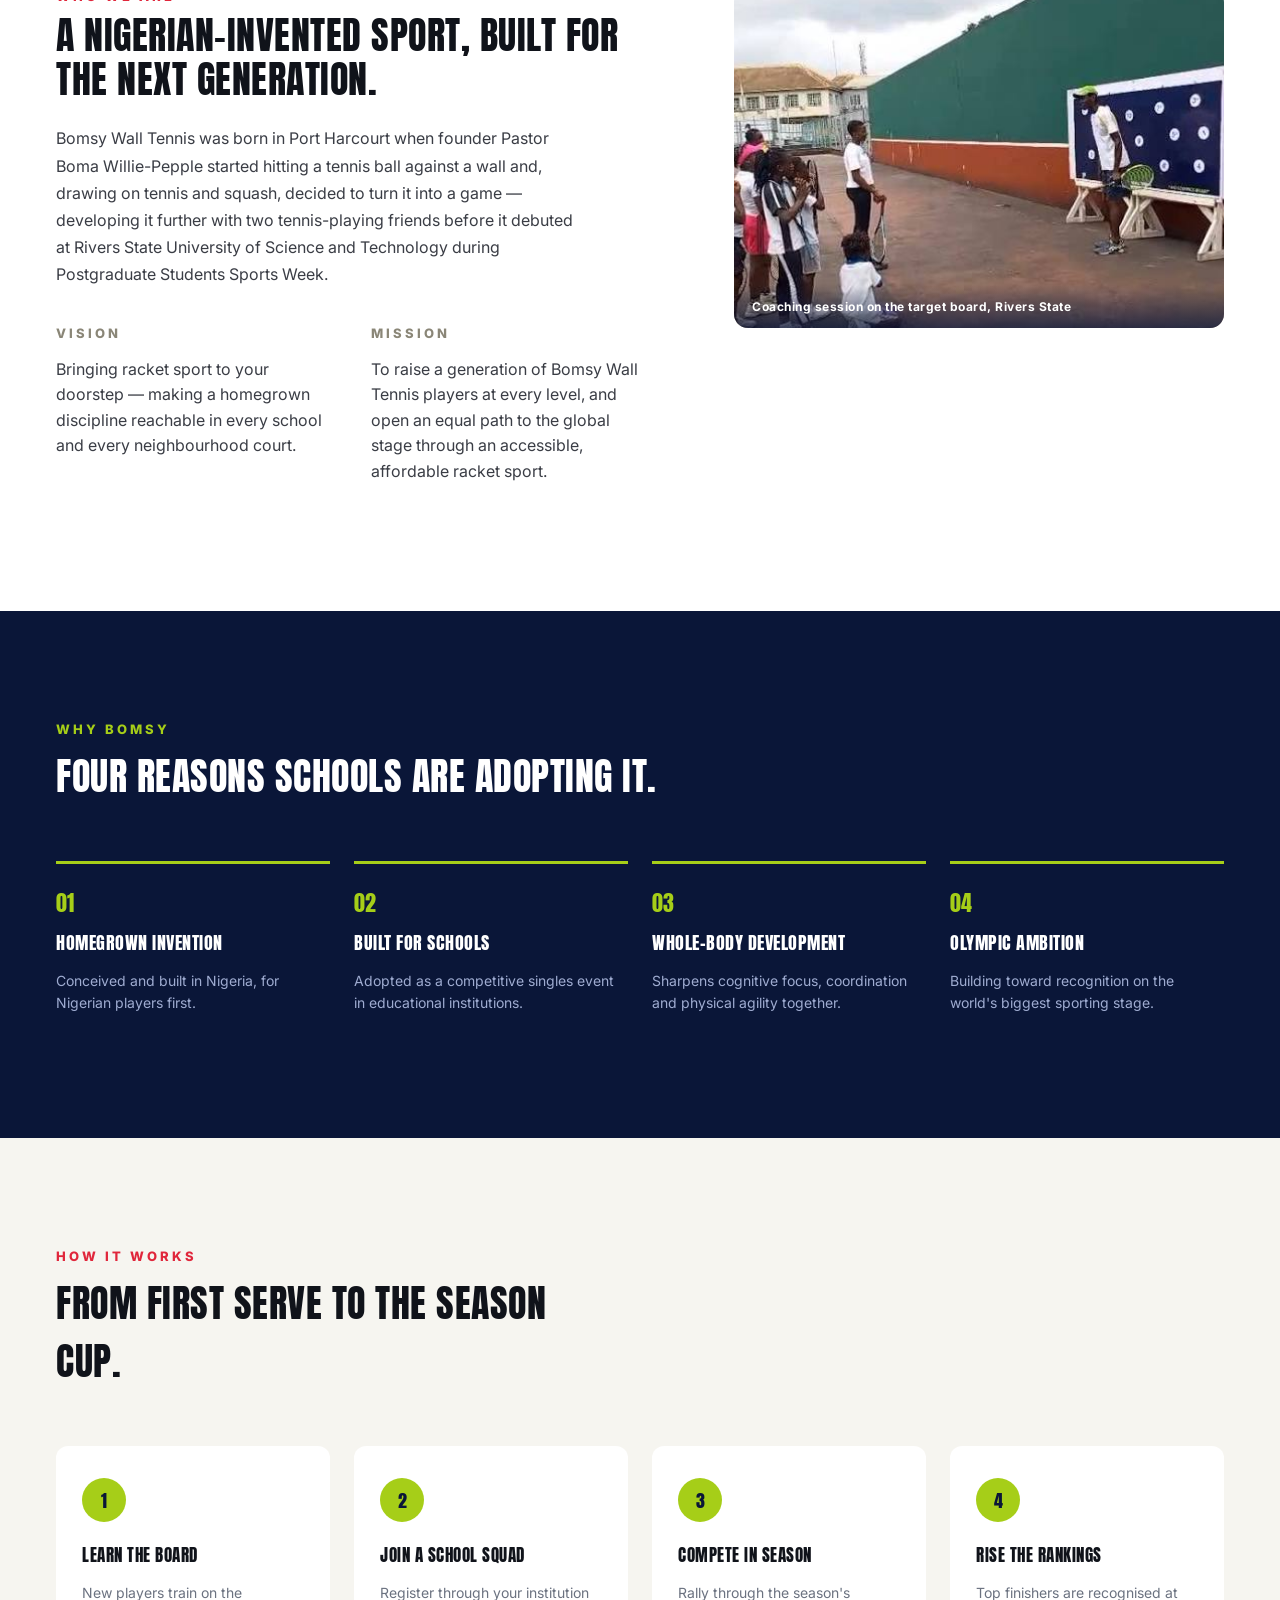
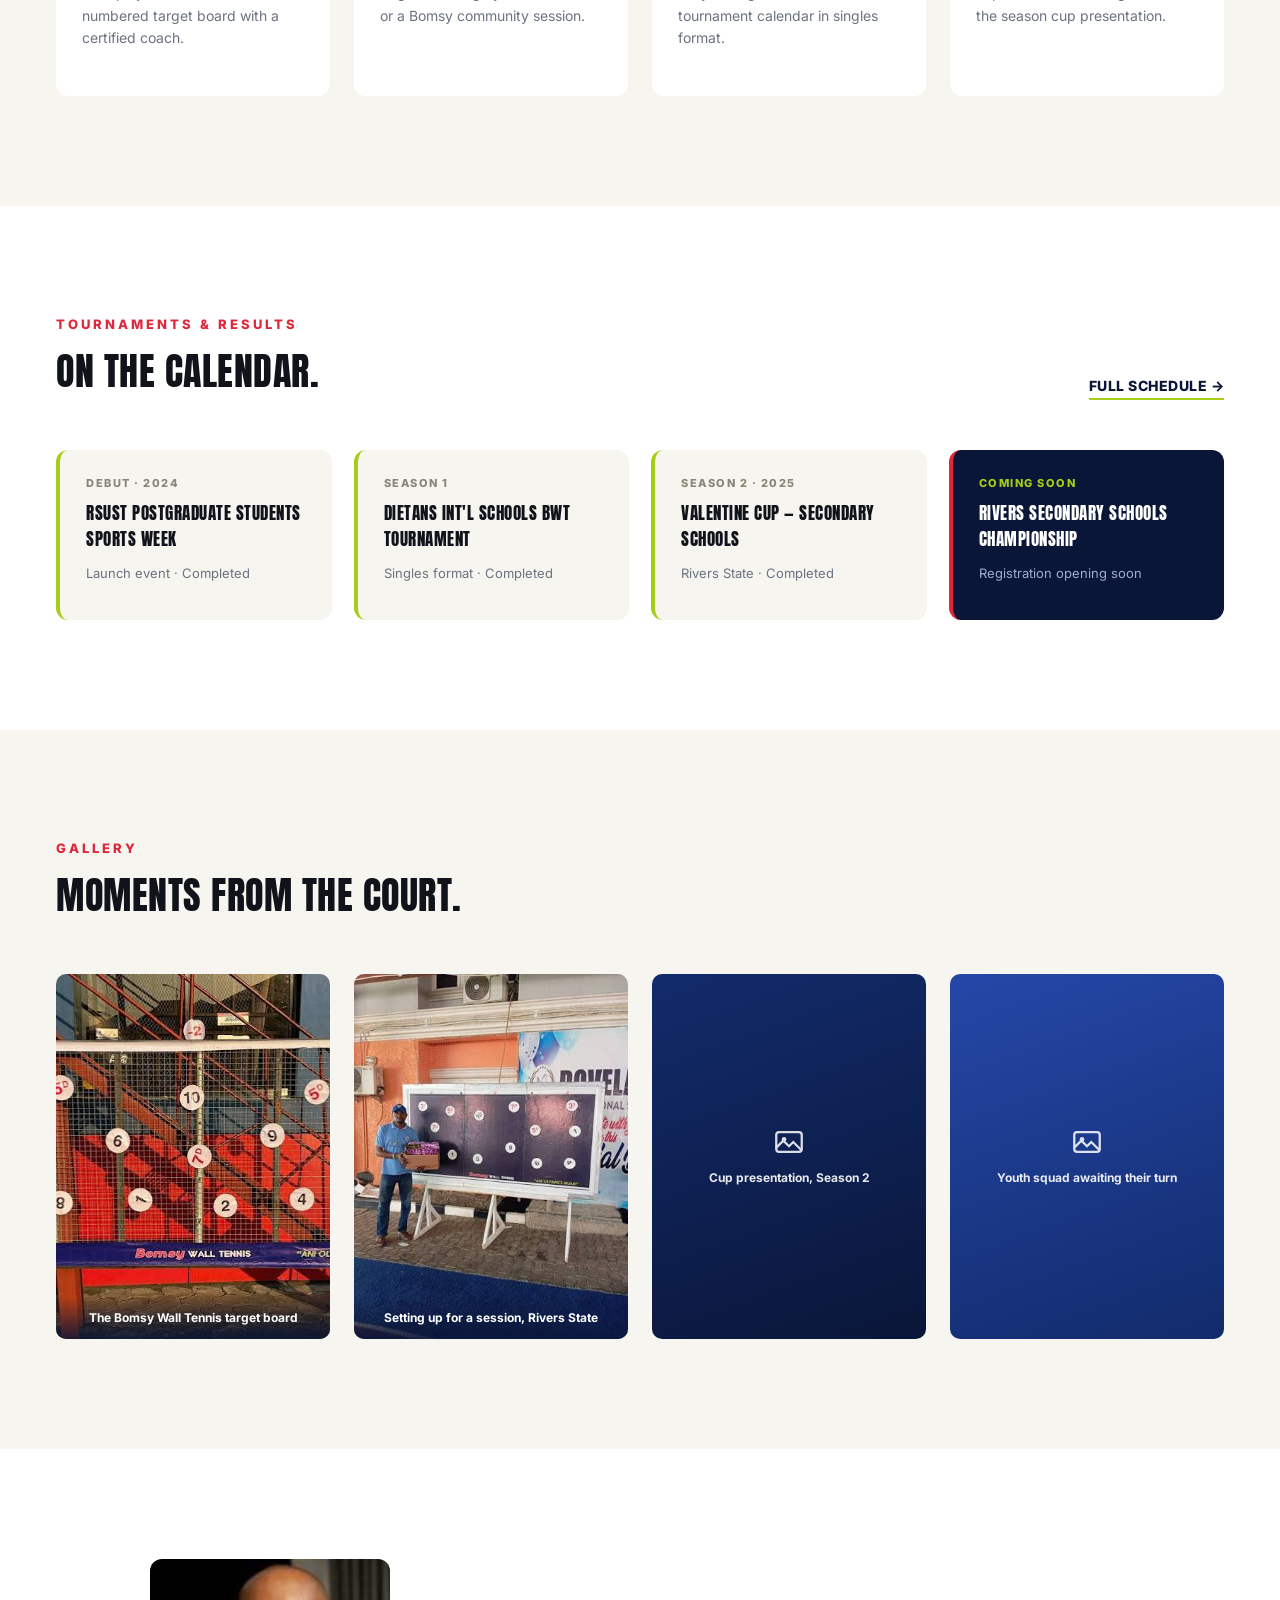
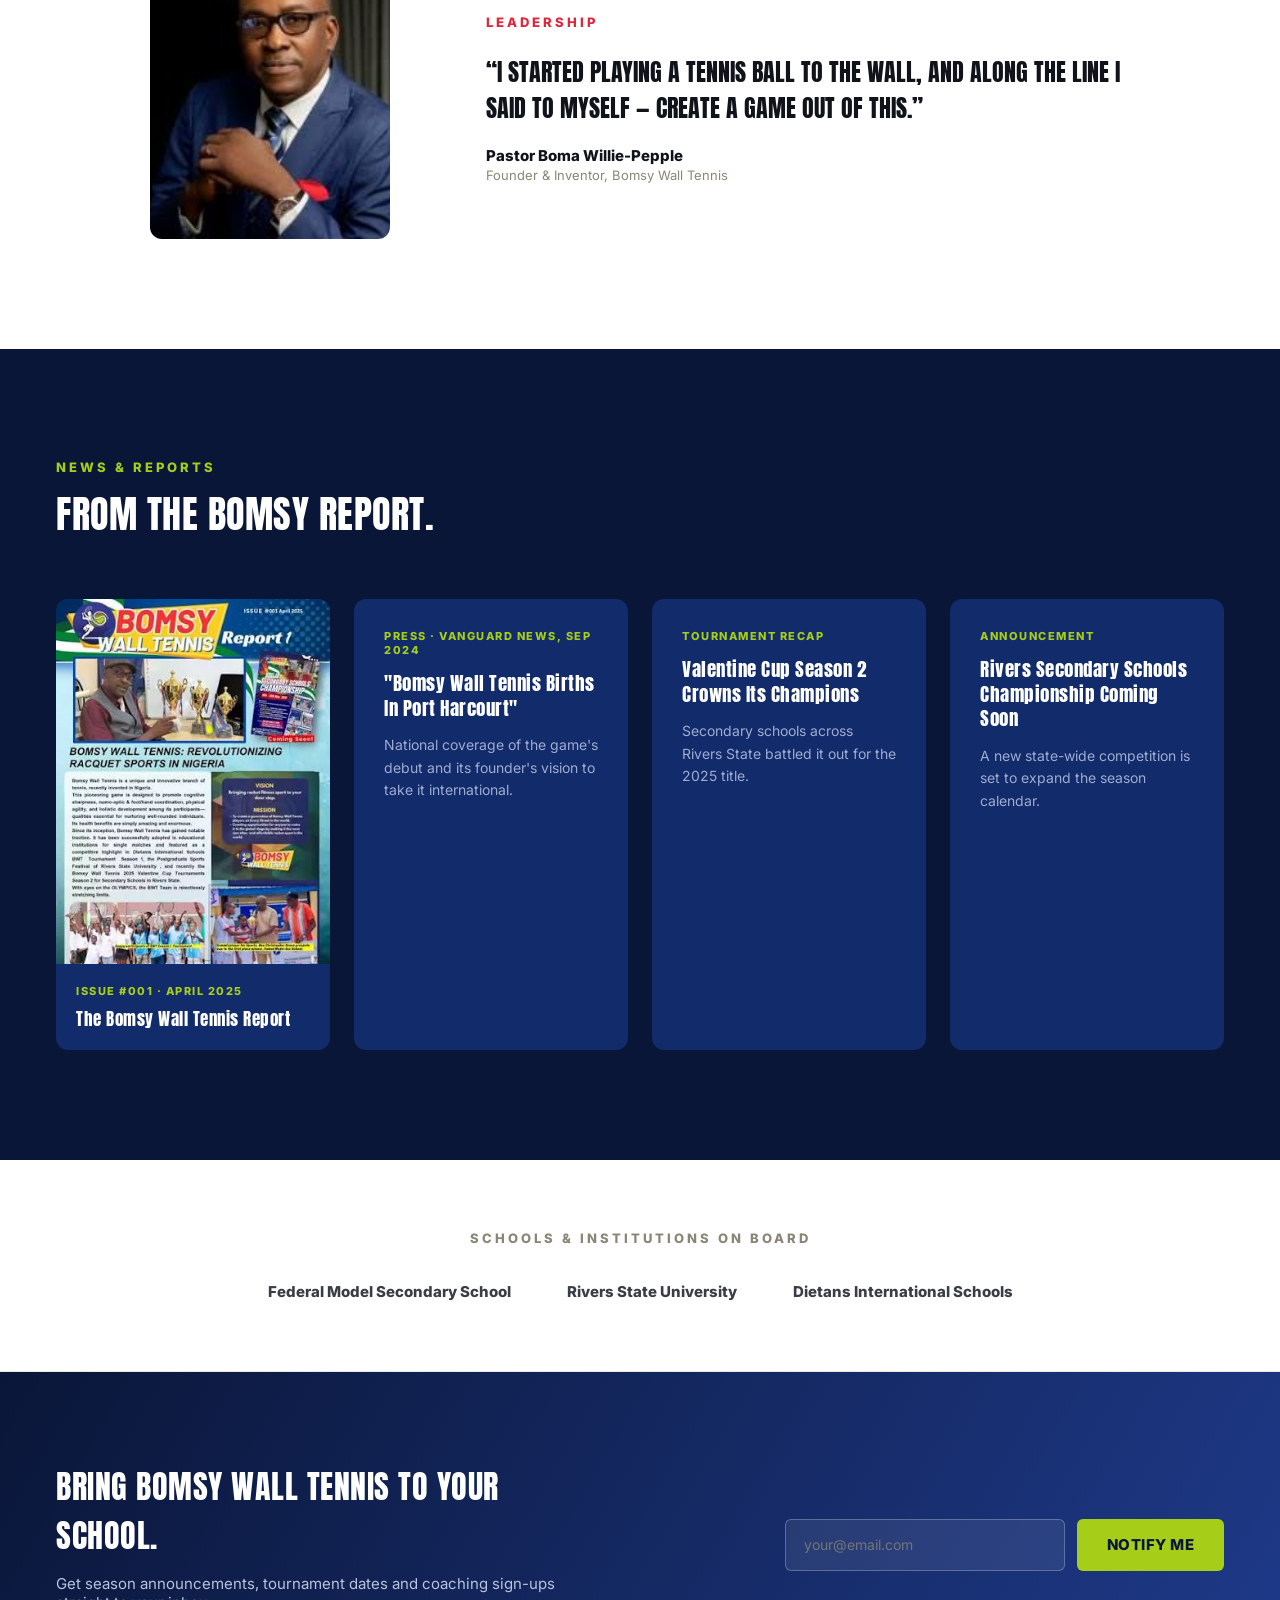
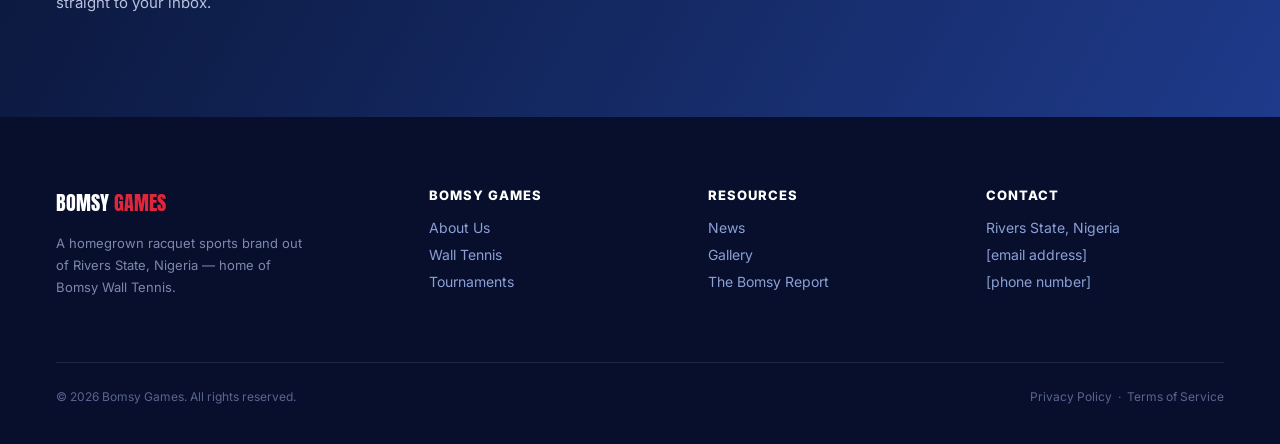
==== commit 34775a97: "Add real photos: founder portrait, coaching sessions, target board, report Wires in the real photos " ====
--- a/index.html
+++ b/index.html
@@ -5,6 +5,10 @@
 <meta name="viewport" content="width=device-width, initial-scale=1">
 <title>Bomsy Games — Home of Bomsy Wall Tennis</title>
 <meta name="description" content="Bomsy Games is the Nigerian sports brand behind Bomsy Wall Tennis, a homegrown racquet sport built for schools, tournaments, and the road to the Olympics.">
+<link rel="icon" href="assets/bomsy-logo-social.jpg">
+<meta property="og:title" content="Bomsy Games — Home of Bomsy Wall Tennis">
+<meta property="og:description" content="A homegrown racquet sport invented in Port Harcourt, Nigeria — already contested in schools and universities, with its sights on the world stage.">
+<meta property="og:image" content="assets/bomsy-logo-social.jpg">
 <link rel="preconnect" href="https://fonts.googleapis.com">
 <link rel="preconnect" href="https://fonts.gstatic.com" crossorigin>
 <link rel="stylesheet" href="https://fonts.googleapis.com/css2?family=Anton&family=Inter:wght@400;500;600;700;800;900&display=swap">
@@ -137,10 +141,10 @@
         </div>
       </div>
     </div>
-    <div style="background:linear-gradient(160deg,#EDEBE2,#E2DFD0); border-radius:14px; height:340px; display:flex; flex-direction:column; align-items:center; justify-content:center; gap:14px; border:1px solid #DAD6C6;">
-      <svg width="46" height="46" viewBox="0 0 24 24" fill="none" stroke="#8A8677" stroke-width="1.6" aria-hidden="true"><rect x="3" y="5" width="18" height="14" rx="2"/><circle cx="8.5" cy="10" r="1.6" fill="#8A8677" stroke="none"/><path d="M3 16l5-5 4 4 3-3 6 6"/></svg>
-      <div style="color:var(--muted-dark); font-size:13px; font-weight:700; letter-spacing:1px; text-align:center; max-width:260px;">Photo: coaching session on the target board, Rivers State &mdash; replace with your image</div>
-    </div>
+    <figure style="margin:0; border-radius:14px; overflow:hidden; height:340px; position:relative;">
+      <img src="assets/coaching-session.jpg" alt="Coaching session on the Bomsy Wall Tennis target board, Rivers State" style="width:100%; height:100%; object-fit:cover; display:block;">
+      <figcaption style="position:absolute; left:0; right:0; bottom:0; padding:14px 18px; background:linear-gradient(0deg, rgba(10,22,56,0.75), rgba(10,22,56,0)); color:#FFFFFF; font-size:12px; font-weight:700; letter-spacing:0.5px;">Coaching session on the target board, Rivers State</figcaption>
+    </figure>
   </div>
 </section>
 
@@ -238,14 +242,14 @@
   <div class="eyebrow" style="color:var(--red);">Gallery</div>
   <h2 style="font-size:38px; margin-top:10px; max-width:560px;">MOMENTS FROM THE COURT.</h2>
   <div class="grid-4" style="margin-top:50px;">
-    <div class="gallery-tile" style="background:linear-gradient(160deg,#122B6B,#1E3A8A);">
-      <svg width="34" height="34" viewBox="0 0 24 24" fill="none" stroke="#FFFFFF" stroke-width="1.6" opacity="0.85" aria-hidden="true"><rect x="3" y="5" width="18" height="14" rx="2"/><circle cx="8.5" cy="10" r="1.6" fill="#FFFFFF" stroke="none"/><path d="M3 16l5-5 4 4 3-3 6 6"/></svg>
-      <div style="color:#FFFFFF; font-size:12px; font-weight:700; line-height:1.5; opacity:0.9;">Target board — coaching session</div>
-    </div>
-    <div class="gallery-tile" style="background:linear-gradient(160deg,#1E3A8A,#2547A8);">
-      <svg width="34" height="34" viewBox="0 0 24 24" fill="none" stroke="#FFFFFF" stroke-width="1.6" opacity="0.85" aria-hidden="true"><rect x="3" y="5" width="18" height="14" rx="2"/><circle cx="8.5" cy="10" r="1.6" fill="#FFFFFF" stroke="none"/><path d="M3 16l5-5 4 4 3-3 6 6"/></svg>
-      <div style="color:#FFFFFF; font-size:12px; font-weight:700; line-height:1.5; opacity:0.9;">Outdoor court, Rivers State</div>
-    </div>
+    <figure class="gallery-tile" style="margin:0; padding:0; position:relative; overflow:hidden;">
+      <img src="assets/target-board.jpg" alt="The Bomsy Wall Tennis numbered target board" style="width:100%; height:100%; object-fit:cover; position:absolute; inset:0;">
+      <figcaption style="position:relative; z-index:1; width:100%; padding:12px; background:linear-gradient(0deg, rgba(10,22,56,0.85), rgba(10,22,56,0)); color:#FFFFFF; font-size:12px; font-weight:700; line-height:1.5; margin-top:auto;">The Bomsy Wall Tennis target board</figcaption>
+    </figure>
+    <figure class="gallery-tile" style="margin:0; padding:0; position:relative; overflow:hidden;">
+      <img src="assets/session-setup.jpg" alt="Setting up for a Bomsy Wall Tennis session, Rivers State" style="width:100%; height:100%; object-fit:cover; position:absolute; inset:0;">
+      <figcaption style="position:relative; z-index:1; width:100%; padding:12px; background:linear-gradient(0deg, rgba(10,22,56,0.85), rgba(10,22,56,0)); color:#FFFFFF; font-size:12px; font-weight:700; line-height:1.5; margin-top:auto;">Setting up for a session, Rivers State</figcaption>
+    </figure>
     <div class="gallery-tile" style="background:linear-gradient(160deg,#122B6B,#0A1638);">
       <svg width="34" height="34" viewBox="0 0 24 24" fill="none" stroke="#FFFFFF" stroke-width="1.6" opacity="0.85" aria-hidden="true"><rect x="3" y="5" width="18" height="14" rx="2"/><circle cx="8.5" cy="10" r="1.6" fill="#FFFFFF" stroke="none"/><path d="M3 16l5-5 4 4 3-3 6 6"/></svg>
       <div style="color:#FFFFFF; font-size:12px; font-weight:700; line-height:1.5; opacity:0.9;">Cup presentation, Season 2</div>
@@ -260,9 +264,7 @@
 <!-- ============ LEADERSHIP ============ -->
 <section class="wrap" style="padding:110px 56px; background:#FFFFFF;">
   <div class="grid-2" style="grid-template-columns: 280px minmax(0,1fr); gap:56px; align-items:center; max-width:980px; margin:0 auto;">
-    <div style="width:240px; height:280px; border-radius:12px; background:linear-gradient(160deg,#0A1638,#1E3A8A); display:flex; align-items:center; justify-content:center;">
-      <svg width="72" height="72" viewBox="0 0 24 24" fill="none" stroke="#8CA0D6" stroke-width="1.4" aria-hidden="true"><circle cx="12" cy="8" r="4"/><path d="M4 21c0-4.4 3.6-8 8-8s8 3.6 8 8"/></svg>
-    </div>
+    <img src="assets/founder.jpg" alt="Pastor Boma Willie-Pepple, Founder and Inventor of Bomsy Wall Tennis" style="width:240px; height:280px; border-radius:12px; object-fit:cover; display:block;">
     <div>
       <div class="eyebrow" style="color:var(--red); margin-bottom:14px;">Leadership</div>
       <p style="font-size:24px; line-height:1.5; font-family:'Anton',sans-serif; font-weight:400; color:var(--ink); margin-bottom:20px;">&ldquo;I STARTED PLAYING A TENNIS BALL TO THE WALL, AND ALONG THE LINE I SAID TO MYSELF &mdash; CREATE A GAME OUT OF THIS.&rdquo;</p>
@@ -276,7 +278,14 @@
 <section id="news" class="wrap" style="padding:110px 56px; background:var(--navy);">
   <div class="eyebrow" style="color:var(--lime);">News &amp; Reports</div>
   <h2 style="font-size:38px; margin-top:10px; color:#FFFFFF; max-width:560px;">FROM THE BOMSY REPORT.</h2>
-  <div class="grid-3" style="margin-top:56px;">
+  <div class="grid-4" style="margin-top:56px;">
+    <div style="background:var(--navy-mid); border-radius:12px; overflow:hidden;">
+      <img src="assets/bomsy-report-issue-001.jpg" alt="The Bomsy Wall Tennis Report, Issue #001, April 2025" style="width:100%; aspect-ratio:3/4; object-fit:cover; display:block;">
+      <div style="padding:20px;">
+        <div style="font-size:11px; font-weight:800; letter-spacing:1.5px; color:var(--lime);">ISSUE #001 &middot; APRIL 2025</div>
+        <h3 style="color:#FFFFFF; font-size:17px; margin:10px 0 0; line-height:1.3;">The Bomsy Wall Tennis Report</h3>
+      </div>
+    </div>
     <div style="background:var(--navy-mid); border-radius:12px; padding:30px;">
       <div style="font-size:11px; font-weight:800; letter-spacing:1.5px; color:var(--lime);">PRESS &middot; VANGUARD NEWS, SEP 2024</div>
       <h3 style="color:#FFFFFF; font-size:19px; margin:14px 0 10px; line-height:1.3;">"Bomsy Wall Tennis Births In Port Harcourt"</h3>
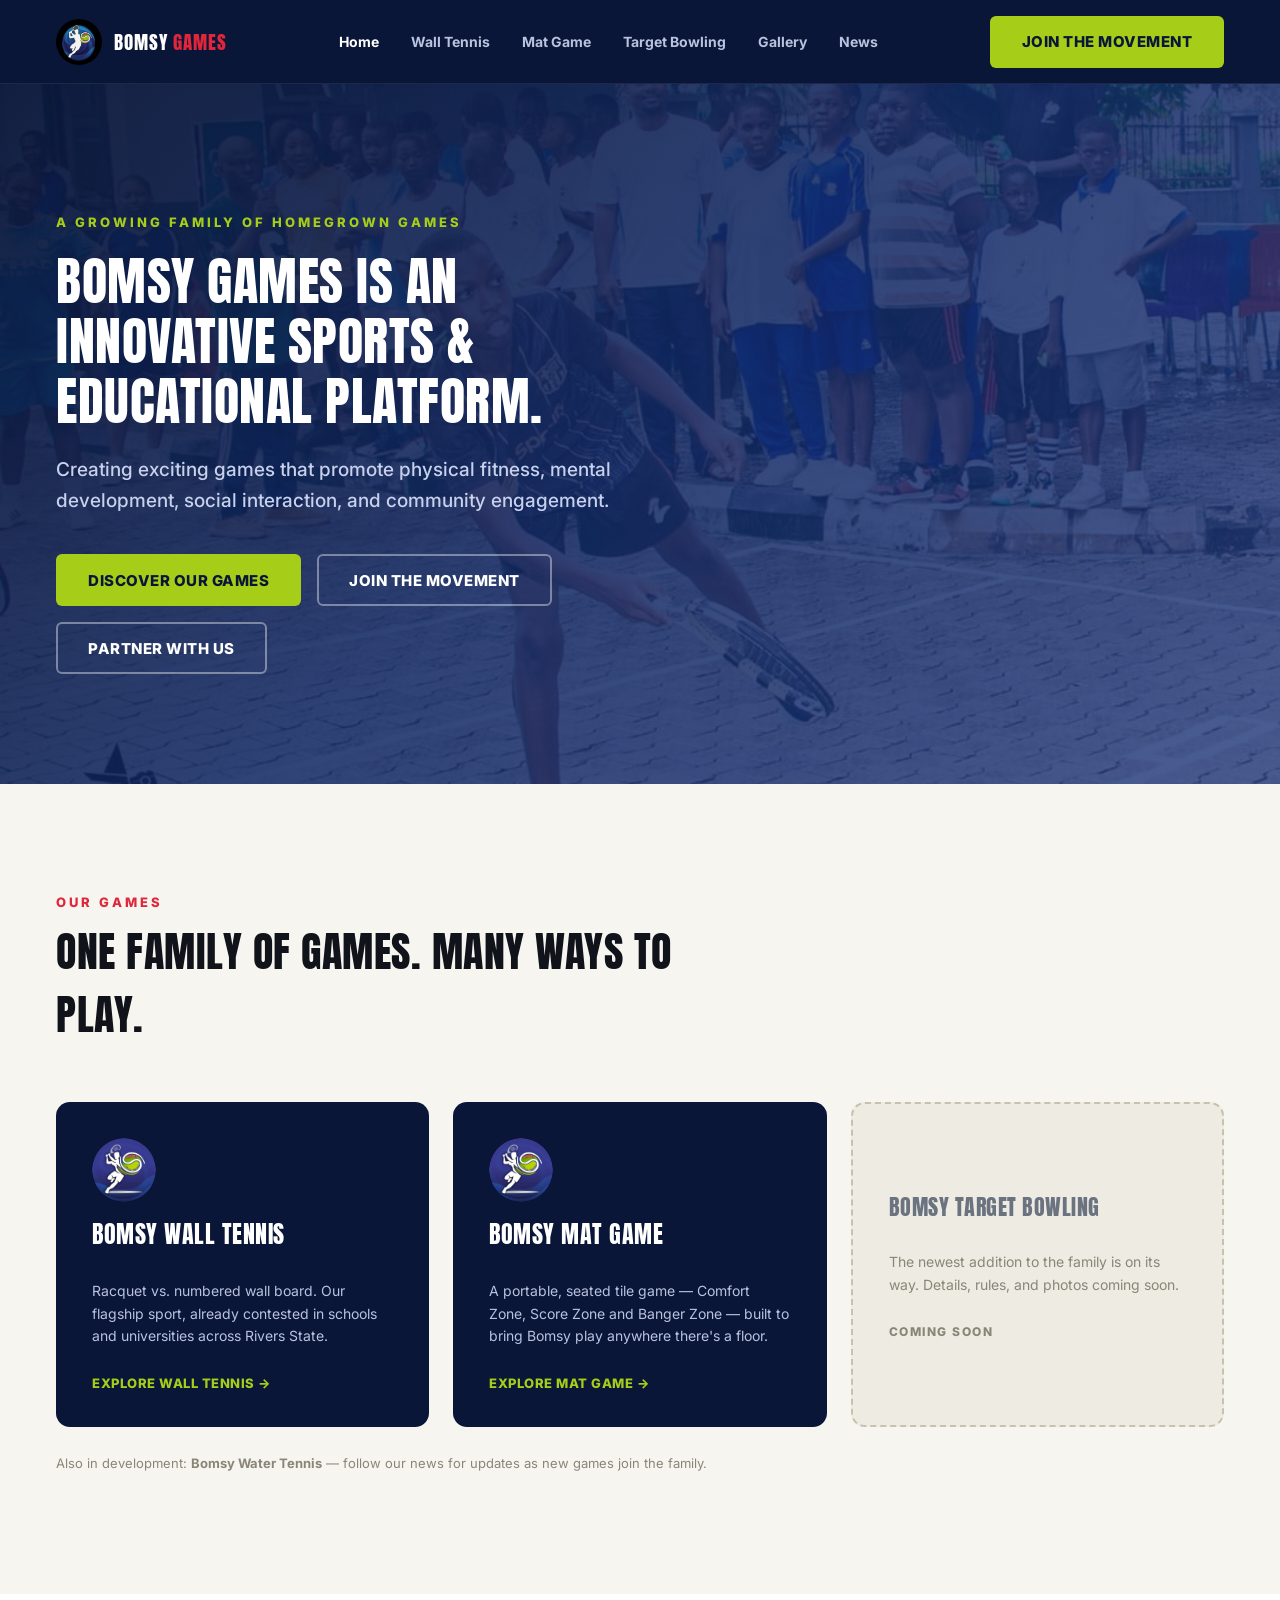
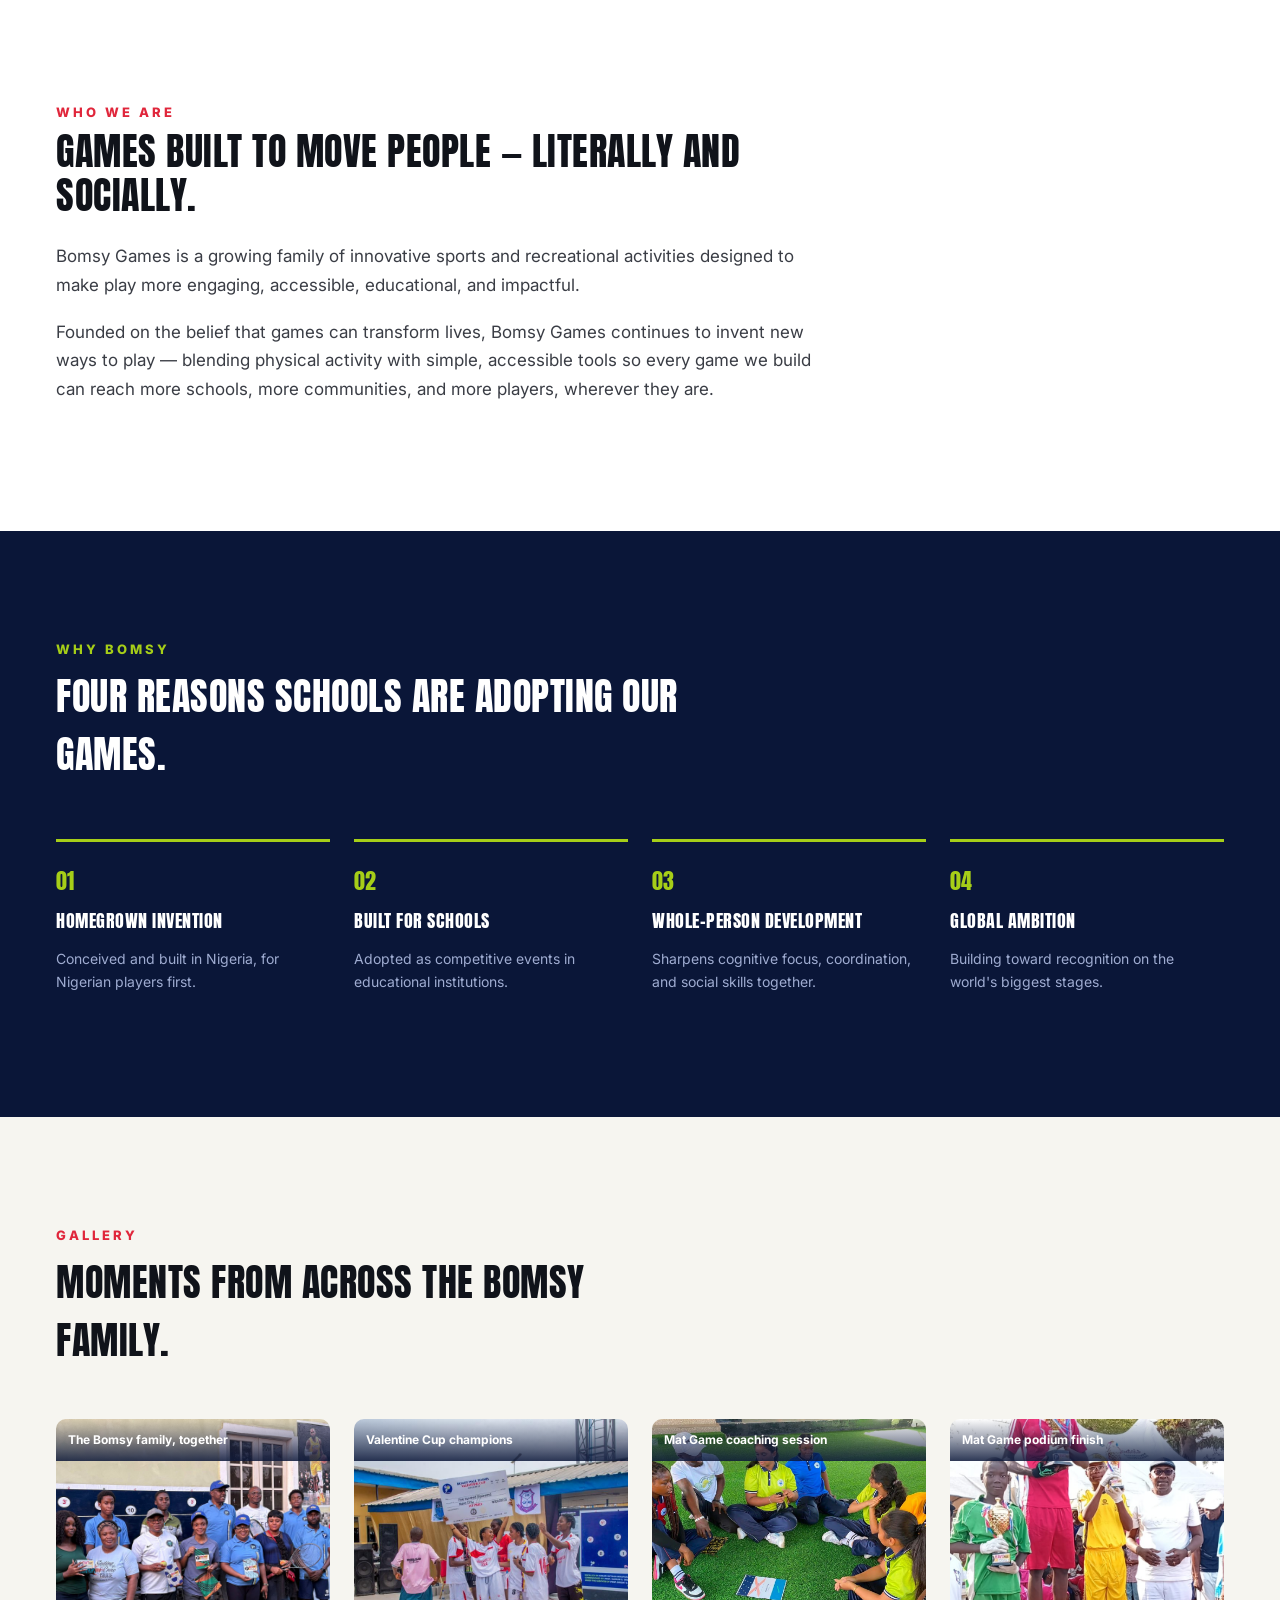
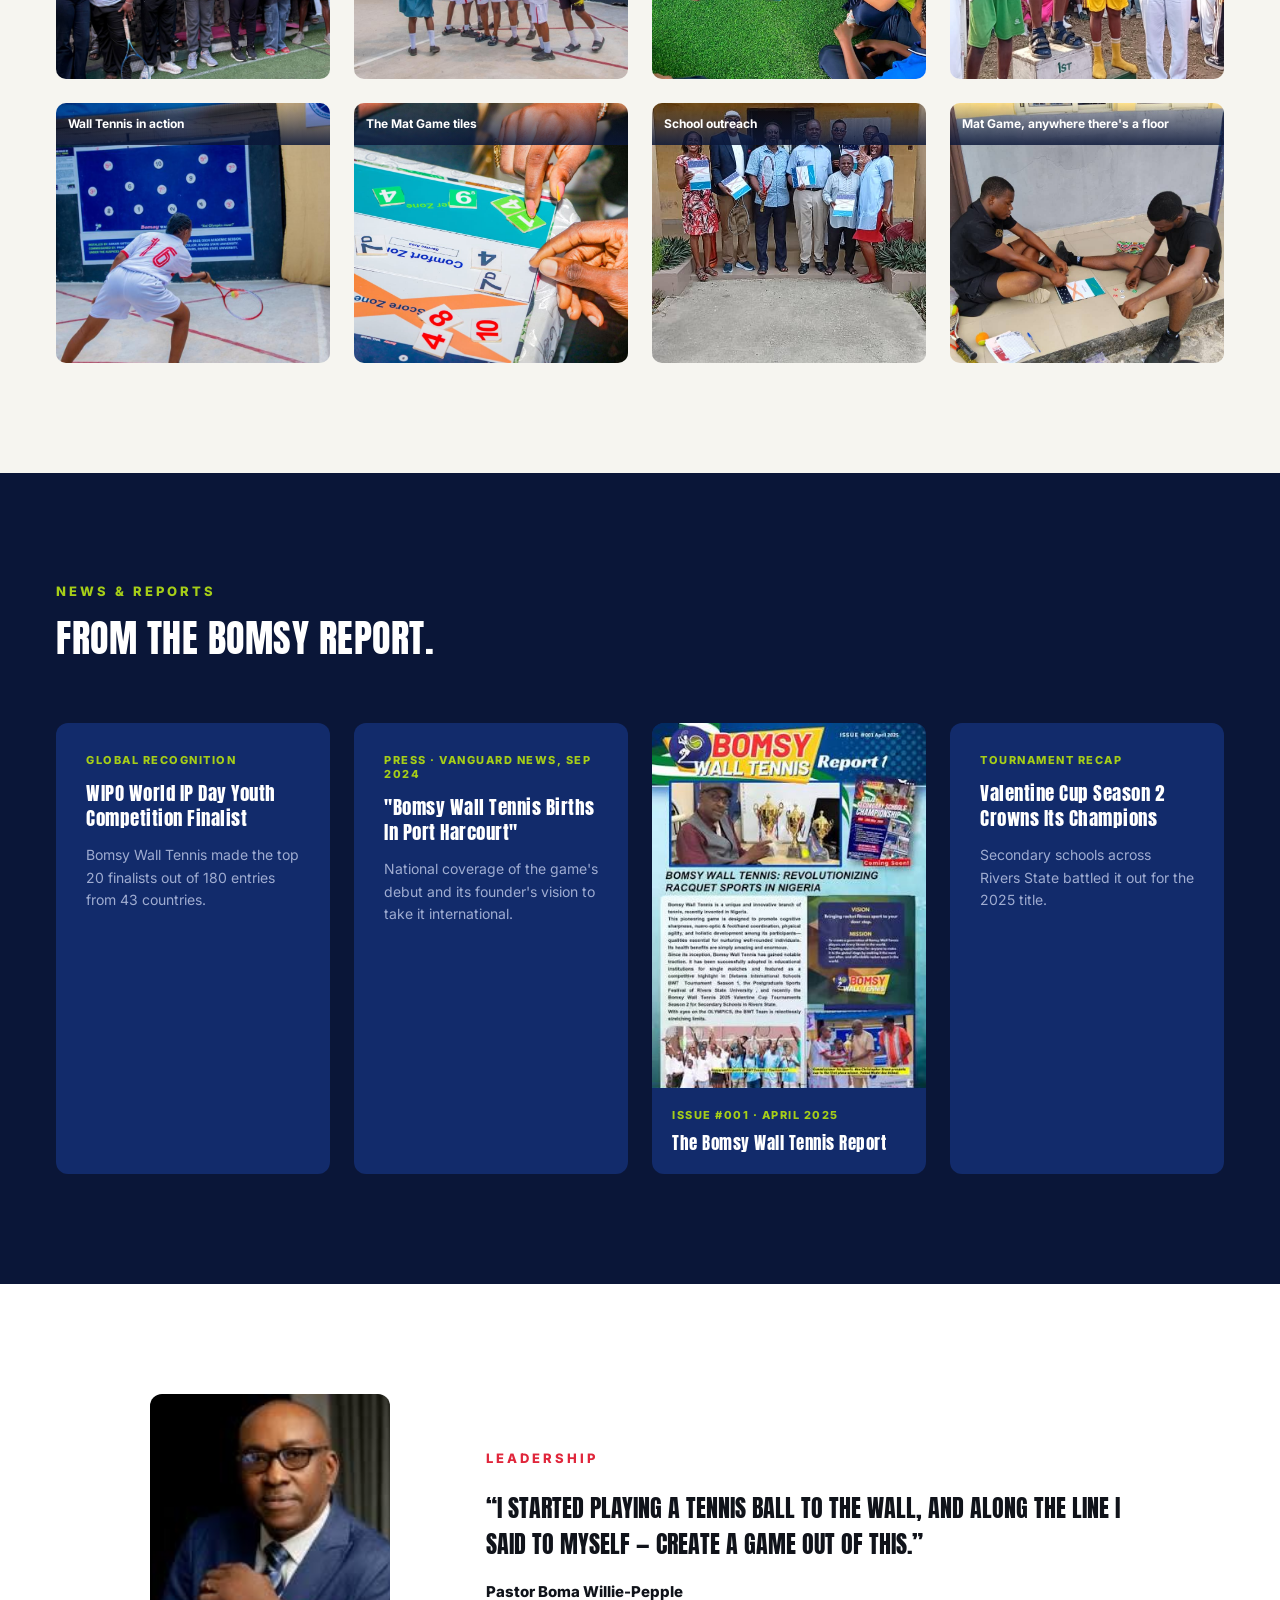
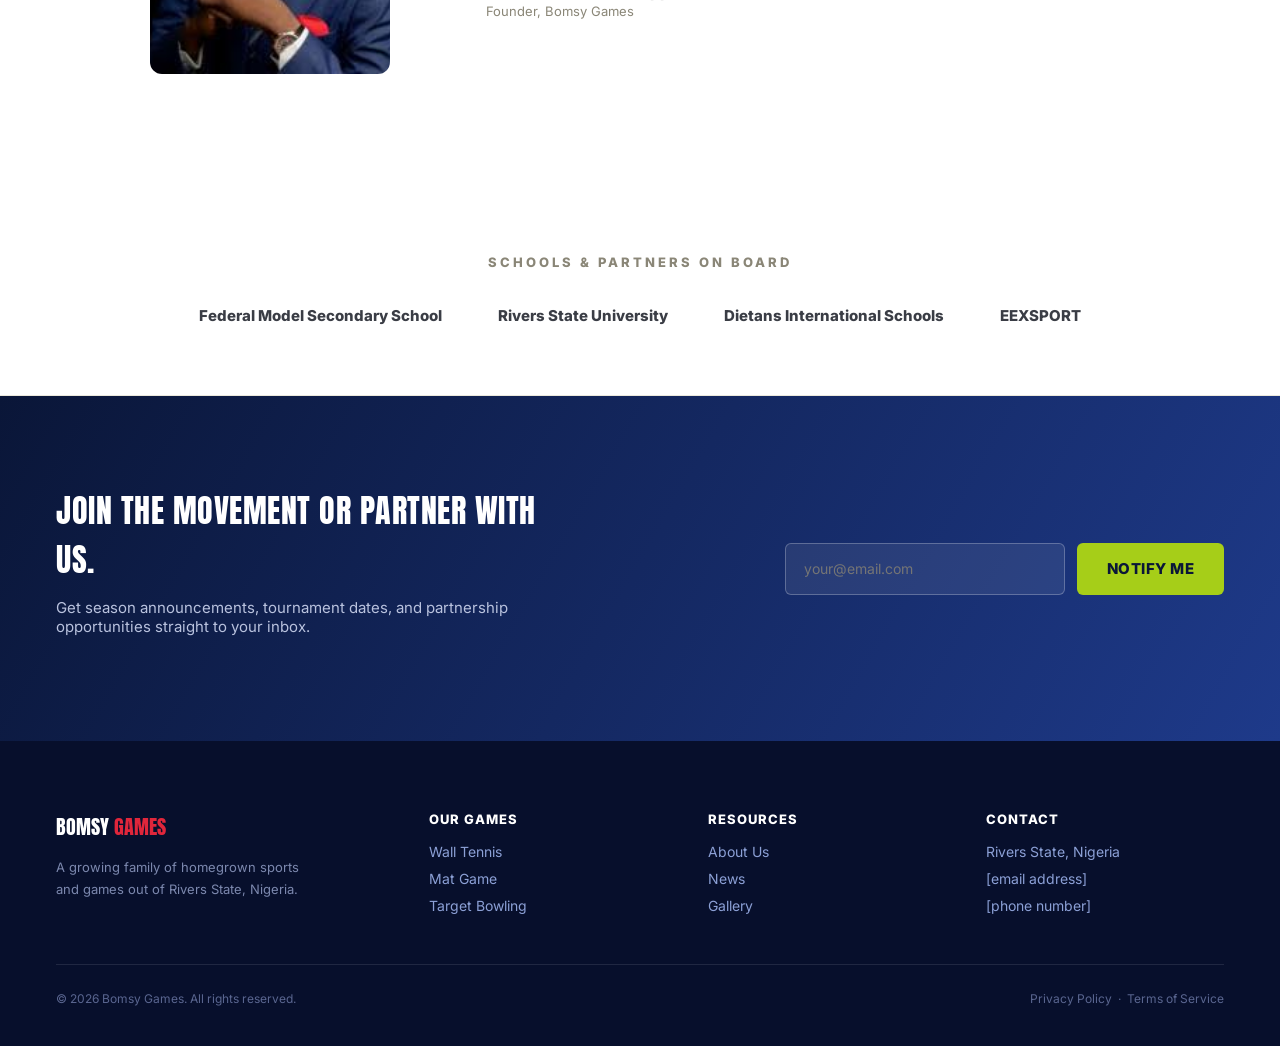
==== commit d6cbd12b: "Rebuild as multi-page site for the Bomsy Games umbrella brand Bomsy Games is now presented as a fami" ====
--- a/index.html
+++ b/index.html
@@ -3,59 +3,16 @@
 <head>
 <meta charset="utf-8">
 <meta name="viewport" content="width=device-width, initial-scale=1">
-<title>Bomsy Games — Home of Bomsy Wall Tennis</title>
-<meta name="description" content="Bomsy Games is the Nigerian sports brand behind Bomsy Wall Tennis, a homegrown racquet sport built for schools, tournaments, and the road to the Olympics.">
+<title>Bomsy Games — An Innovative Sports &amp; Educational Platform</title>
+<meta name="description" content="Bomsy Games is a Nigerian sports and educational platform creating games that promote physical fitness, mental development, social interaction, and community engagement — home of Bomsy Wall Tennis, Bomsy Mat Game, and more.">
 <link rel="icon" href="assets/bomsy-logo-social.jpg">
-<meta property="og:title" content="Bomsy Games — Home of Bomsy Wall Tennis">
-<meta property="og:description" content="A homegrown racquet sport invented in Port Harcourt, Nigeria — already contested in schools and universities, with its sights on the world stage.">
+<meta property="og:title" content="Bomsy Games — An Innovative Sports & Educational Platform">
+<meta property="og:description" content="A growing family of homegrown games built for schools and communities across Nigeria and beyond.">
 <meta property="og:image" content="assets/bomsy-logo-social.jpg">
 <link rel="preconnect" href="https://fonts.googleapis.com">
 <link rel="preconnect" href="https://fonts.gstatic.com" crossorigin>
 <link rel="stylesheet" href="https://fonts.googleapis.com/css2?family=Anton&family=Inter:wght@400;500;600;700;800;900&display=swap">
-<style>
-  :root {
-    --navy-deep: #070F2C;
-    --navy: #0A1638;
-    --navy-mid: #122B6B;
-    --cobalt: #1E3A8A;
-    --lime: #A6CE18;
-    --lime-hover: #C6EE3A;
-    --red: #E0263B;
-    --cream: #F6F5F0;
-    --ink: #10131A;
-    --muted: #6B7280;
-    --muted-dark: #8A8677;
-  }
-  * { box-sizing: border-box; }
-  body { margin: 0; font-family: 'Inter', -apple-system, 'Segoe UI', Roboto, sans-serif; background: var(--cream); color: var(--ink); }
-  h1, h2, h3 { font-family: 'Anton', Impact, 'Arial Narrow Bold', sans-serif; font-weight: 400; letter-spacing: 0.5px; margin: 0; }
-  a { color: var(--lime); text-decoration: none; }
-  a:hover { color: var(--lime-hover); }
-  img, svg { max-width: 100%; }
-  .eyebrow { font-family: 'Inter', sans-serif; font-weight: 800; letter-spacing: 3px; text-transform: uppercase; font-size: 13px; }
-  .btn { display: inline-flex; align-items: center; justify-content: center; height: 52px; padding: 0 30px; border-radius: 6px; font-weight: 800; font-size: 15px; letter-spacing: 0.5px; text-transform: uppercase; cursor: pointer; border: 2px solid transparent; transition: transform 0.15s ease, filter 0.15s ease; }
-  .btn:hover { filter: brightness(1.08); transform: translateY(-1px); }
-  .btn-primary { background: var(--lime); color: var(--navy); }
-  .btn-outline { background: transparent; color: #FFFFFF; border-color: rgba(255,255,255,0.4); }
-  .wrap { padding-left: 56px; padding-right: 56px; }
-  .grid-2 { display: grid; grid-template-columns: repeat(2, minmax(0, 1fr)); gap: 28px; }
-  .grid-3 { display: grid; grid-template-columns: repeat(3, minmax(0, 1fr)); gap: 24px; }
-  .grid-4 { display: grid; grid-template-columns: repeat(4, minmax(0, 1fr)); gap: 24px; }
-  .nav-links { display: flex; align-items: center; gap: 36px; }
-  .nav-link { color: #B9C2DE; font-weight: 700; font-size: 14px; }
-  .nav-link.active { color: #FFFFFF; }
-  .gallery-tile { aspect-ratio: 3/4; border-radius: 10px; display: flex; flex-direction: column; align-items: center; justify-content: center; gap: 10px; padding: 18px; text-align: center; }
-  @media (max-width: 960px) {
-    .wrap { padding-left: 24px; padding-right: 24px; }
-    .grid-2, .grid-3, .grid-4 { grid-template-columns: 1fr 1fr; }
-    .nav-links { display: none; }
-    h1 { font-size: 40px !important; }
-  }
-  @media (max-width: 600px) {
-    .grid-2, .grid-3, .grid-4 { grid-template-columns: 1fr; }
-    header.site-nav { flex-wrap: wrap; height: auto !important; padding-top: 16px; padding-bottom: 16px; gap: 12px; }
-  }
-</style>
+<link rel="stylesheet" href="styles.css">
 </head>
 <body>
 
@@ -66,92 +23,78 @@
     <div style="font-family:'Anton',sans-serif; color:#FFFFFF; font-size:19px; letter-spacing:1px;">BOMSY <span style="color:var(--red)">GAMES</span></div>
   </div>
   <nav class="nav-links">
-    <a class="nav-link active" href="#">Home</a>
-    <a class="nav-link" href="#wall-tennis">Wall Tennis</a>
-    <a class="nav-link" href="#tournaments">Tournaments</a>
+    <a class="nav-link active" href="index.html">Home</a>
+    <a class="nav-link" href="wall-tennis.html">Wall Tennis</a>
+    <a class="nav-link" href="mat-game.html">Mat Game</a>
+    <a class="nav-link" href="target-bowling.html">Target Bowling</a>
     <a class="nav-link" href="#gallery">Gallery</a>
-    <a class="nav-link" href="#about">About</a>
     <a class="nav-link" href="#news">News</a>
   </nav>
-  <a class="btn btn-primary" href="#newsletter">Book a Session</a>
+  <a class="btn btn-primary" href="#newsletter">Join the Movement</a>
 </header>
 
 <!-- ============ HERO ============ -->
-<section style="position:relative; padding:120px 56px 100px; background:linear-gradient(135deg,#0A1638 0%,#122B6B 45%,#1E3A8A 100%); overflow:hidden;">
-  <svg style="position:absolute; right:-140px; top:-160px; opacity:0.5;" width="760" height="760" viewBox="0 0 100 100" aria-hidden="true">
-    <circle cx="50" cy="50" r="49" fill="none" stroke="#2E4FA8" stroke-width="0.6"/>
-    <circle cx="50" cy="50" r="38" fill="none" stroke="#2E4FA8" stroke-width="0.6"/>
-    <circle cx="50" cy="50" r="27" fill="none" stroke="#2E4FA8" stroke-width="0.6"/>
-  </svg>
-  <div style="position:relative; max-width:640px;">
-    <div class="eyebrow" style="color:var(--lime); margin-bottom:22px;">Invented in Nigeria &middot; Est. Rivers State</div>
-    <h1 style="color:#FFFFFF; font-size:64px; line-height:1.02;">BRINGING RACKET SPORT TO YOUR DOORSTEP.</h1>
-    <p style="color:#C7D0EC; font-size:19px; line-height:1.6; margin-top:26px; max-width:520px; font-weight:500;">Bomsy Wall Tennis is a homegrown racquet sport built for coordination, agility and sharp reflexes &mdash; already competed for in schools and universities across Rivers State, with the Olympics in its sights.</p>
+<section style="position:relative; overflow:hidden; background:var(--navy);">
+  <video autoplay muted loop playsinline poster="assets/wall-tennis/action-crowd-swing.jpg" style="position:absolute; inset:0; width:100%; height:100%; object-fit:cover; opacity:0.55;">
+    <source src="assets/videos/home-hero.mp4" type="video/mp4">
+  </video>
+  <div style="position:absolute; inset:0; background:linear-gradient(135deg, rgba(10,22,56,0.92) 0%, rgba(18,43,107,0.75) 50%, rgba(30,58,138,0.6) 100%);"></div>
+  <div class="wrap" style="position:relative; padding:130px 56px 110px; max-width:720px;">
+    <div class="eyebrow" style="color:var(--lime); margin-bottom:22px;">A Growing Family Of Homegrown Games</div>
+    <h1 style="color:#FFFFFF; font-size:52px; line-height:1.15;">BOMSY GAMES IS AN INNOVATIVE SPORTS &amp; EDUCATIONAL PLATFORM.</h1>
+    <p style="color:#C7D0EC; font-size:19px; line-height:1.6; margin-top:24px; max-width:560px; font-weight:500;">Creating exciting games that promote physical fitness, mental development, social interaction, and community engagement.</p>
     <div style="display:flex; gap:16px; margin-top:38px; flex-wrap:wrap;">
-      <a class="btn btn-primary" href="#wall-tennis">Discover Wall Tennis</a>
-      <a class="btn btn-outline" href="#tournaments">See Tournaments</a>
-    </div>
-  </div>
-</section>
-
-<!-- ============ TICKER ============ -->
-<div style="display:flex; align-items:center; gap:14px; background:var(--red); padding:14px 56px; overflow-x:auto;">
-  <span style="background:var(--navy); color:#FFFFFF; font-weight:800; font-size:11px; letter-spacing:2px; padding:5px 10px; border-radius:3px; flex-shrink:0;">LATEST</span>
-  <div style="color:#FFFFFF; font-weight:700; font-size:14px; letter-spacing:0.3px; white-space:nowrap;">VALENTINE CUP SEASON 2 CROWNS ITS SECONDARY-SCHOOL CHAMPIONS &nbsp;&bull;&nbsp; RIVERS SECONDARY SCHOOLS CHAMPIONSHIP &mdash; COMING SOON &nbsp;&bull;&nbsp; EYES ON THE OLYMPICS</div>
-</div>
-
-<!-- ============ WHAT WE PLAY ============ -->
-<section id="wall-tennis" class="wrap" style="padding:110px 56px; background:var(--cream);">
-  <div class="eyebrow" style="color:var(--red);">What We Play</div>
-  <h2 style="font-size:42px; margin-top:10px; max-width:640px;">ONE SPORT LIVE. MORE GAMES COMING.</h2>
-  <div class="grid-2" style="margin-top:56px;">
-    <div style="background:var(--navy); border-radius:14px; padding:44px; position:relative; overflow:hidden;">
-      <div style="position:absolute; top:24px; right:24px; background:var(--lime); color:var(--navy); font-size:11px; font-weight:800; letter-spacing:1.5px; padding:6px 12px; border-radius:20px;">FLAGSHIP</div>
-      <h3 style="color:#FFFFFF; font-size:30px; margin-bottom:16px;">BOMSY WALL TENNIS</h3>
-      <p style="color:#B9C2DE; font-size:15px; line-height:1.7; max-width:420px;">Played with a racquet and a tennis ball against a wall-mounted board of numbered circles, players score by landing hits inside a target zone marked by two lines four feet apart &mdash; two rounds, seven minutes each.</p>
-      <div style="display:flex; gap:10px; margin-top:28px; flex-wrap:wrap;">
-        <div style="background:rgba(255,255,255,0.08); color:#B9C2DE; font-size:12px; font-weight:700; letter-spacing:0.5px; padding:8px 14px; border-radius:20px;">Racquet &amp; numbered board</div>
-        <div style="background:rgba(255,255,255,0.08); color:#B9C2DE; font-size:12px; font-weight:700; letter-spacing:0.5px; padding:8px 14px; border-radius:20px;">2 rounds &middot; 7 minutes each</div>
-        <div style="background:rgba(255,255,255,0.08); color:#B9C2DE; font-size:12px; font-weight:700; letter-spacing:0.5px; padding:8px 14px; border-radius:20px;">Contested in schools &amp; universities</div>
-      </div>
-    </div>
-    <div style="background:#EDEBE2; border-radius:14px; padding:44px; border:2px dashed #C7C2AE; display:flex; flex-direction:column; justify-content:center;">
-      <h3 style="font-size:26px; color:var(--muted); margin-bottom:14px;">MORE BOMSY GAMES</h3>
-      <p style="color:var(--muted-dark); font-size:15px; line-height:1.7; max-width:380px;">We're developing new racquet and reflex games under the Bomsy Games banner. Follow along as the next discipline is announced.</p>
-      <div style="margin-top:22px; font-size:12px; font-weight:800; letter-spacing:1.5px; color:var(--muted-dark);">COMING SOON</div>
-    </div>
-  </div>
+      <a class="btn btn-primary" href="#our-games">Discover Our Games</a>
+      <a class="btn btn-outline" href="#newsletter">Join the Movement</a>
+      <a class="btn btn-outline" href="#newsletter">Partner With Us</a>
+    </div>
+  </div>
+</section>
+
+<!-- ============ OUR GAMES ============ -->
+<section id="our-games" class="wrap" style="padding:110px 56px; background:var(--cream);">
+  <div class="eyebrow" style="color:var(--red);">Our Games</div>
+  <h2 style="font-size:42px; margin-top:10px; max-width:640px;">ONE FAMILY OF GAMES. MANY WAYS TO PLAY.</h2>
+  <div class="grid-3" style="margin-top:56px;">
+
+    <div class="game-card" style="background:var(--navy);">
+      <img src="assets/wall-tennis/logo-badge.jpg" alt="Bomsy Wall Tennis logo" style="width:64px; height:64px; border-radius:50%; object-fit:cover;">
+      <h3 style="color:#FFFFFF; font-size:24px;">BOMSY WALL TENNIS</h3>
+      <p style="color:#B9C2DE; font-size:14px; line-height:1.6; flex-grow:1;">Racquet vs. numbered wall board. Our flagship sport, already contested in schools and universities across Rivers State.</p>
+      <a href="wall-tennis.html" style="color:var(--lime); font-weight:800; font-size:13px; letter-spacing:0.5px; text-transform:uppercase;">Explore Wall Tennis &rarr;</a>
+    </div>
+
+    <div class="game-card" style="background:var(--navy);">
+      <img src="assets/wall-tennis/logo-badge.jpg" alt="Bomsy Mat Game logo" style="width:64px; height:64px; border-radius:50%; object-fit:cover;">
+      <h3 style="color:#FFFFFF; font-size:24px;">BOMSY MAT GAME</h3>
+      <p style="color:#B9C2DE; font-size:14px; line-height:1.6; flex-grow:1;">A portable, seated tile game — Comfort Zone, Score Zone and Banger Zone — built to bring Bomsy play anywhere there's a floor.</p>
+      <a href="mat-game.html" style="color:var(--lime); font-weight:800; font-size:13px; letter-spacing:0.5px; text-transform:uppercase;">Explore Mat Game &rarr;</a>
+    </div>
+
+    <div class="game-card" style="background:#EDEBE2; border:2px dashed #C7C2AE; justify-content:center;">
+      <h3 style="font-size:22px; color:var(--muted);">BOMSY TARGET BOWLING</h3>
+      <p style="color:var(--muted-dark); font-size:14px; line-height:1.6;">The newest addition to the family is on its way. Details, rules, and photos coming soon.</p>
+      <div style="font-size:12px; font-weight:800; letter-spacing:1.5px; color:var(--muted-dark);">COMING SOON</div>
+    </div>
+
+  </div>
+  <p style="color:var(--muted-dark); font-size:13px; margin-top:28px;">Also in development: <strong>Bomsy Water Tennis</strong> — follow our news for updates as new games join the family.</p>
 </section>
 
 <!-- ============ WHO WE ARE ============ -->
 <section id="about" class="wrap" style="padding:110px 56px; background:#FFFFFF;">
-  <div class="grid-2" style="grid-template-columns: minmax(0,1.1fr) minmax(0,0.9fr); gap:80px; align-items:start;">
-    <div>
-      <div class="eyebrow" style="color:var(--red);">Who We Are</div>
-      <h2 style="font-size:38px; margin-top:10px; line-height:1.15;">A NIGERIAN-INVENTED SPORT, BUILT FOR THE NEXT GENERATION.</h2>
-      <p style="font-size:16px; line-height:1.7; color:#3A3D45; margin-top:24px; max-width:520px;">Bomsy Wall Tennis was born in Port Harcourt when founder Pastor Boma Willie-Pepple started hitting a tennis ball against a wall and, drawing on tennis and squash, decided to turn it into a game &mdash; developing it further with two tennis-playing friends before it debuted at Rivers State University of Science and Technology during Postgraduate Students Sports Week.</p>
-      <div class="grid-2" style="gap:32px; margin-top:36px;">
-        <div>
-          <div class="eyebrow" style="color:var(--muted-dark); margin-bottom:10px;">Vision</div>
-          <p style="font-size:16px; line-height:1.6; color:#3A3D45;">Bringing racket sport to your doorstep &mdash; making a homegrown discipline reachable in every school and every neighbourhood court.</p>
-        </div>
-        <div>
-          <div class="eyebrow" style="color:var(--muted-dark); margin-bottom:10px;">Mission</div>
-          <p style="font-size:16px; line-height:1.6; color:#3A3D45;">To raise a generation of Bomsy Wall Tennis players at every level, and open an equal path to the global stage through an accessible, affordable racket sport.</p>
-        </div>
-      </div>
-    </div>
-    <figure style="margin:0; border-radius:14px; overflow:hidden; height:340px; position:relative;">
-      <img src="assets/coaching-session.jpg" alt="Coaching session on the Bomsy Wall Tennis target board, Rivers State" style="width:100%; height:100%; object-fit:cover; display:block;">
-      <figcaption style="position:absolute; left:0; right:0; bottom:0; padding:14px 18px; background:linear-gradient(0deg, rgba(10,22,56,0.75), rgba(10,22,56,0)); color:#FFFFFF; font-size:12px; font-weight:700; letter-spacing:0.5px;">Coaching session on the target board, Rivers State</figcaption>
-    </figure>
+  <div style="max-width:760px;">
+    <div class="eyebrow" style="color:var(--red);">Who We Are</div>
+    <h2 style="font-size:38px; margin-top:10px; line-height:1.15;">GAMES BUILT TO MOVE PEOPLE — LITERALLY AND SOCIALLY.</h2>
+    <p style="font-size:17px; line-height:1.7; color:#3A3D45; margin-top:24px;">Bomsy Games is a growing family of innovative sports and recreational activities designed to make play more engaging, accessible, educational, and impactful.</p>
+    <p style="font-size:17px; line-height:1.7; color:#3A3D45; margin-top:18px;">Founded on the belief that games can transform lives, Bomsy Games continues to invent new ways to play — blending physical activity with simple, accessible tools so every game we build can reach more schools, more communities, and more players, wherever they are.</p>
   </div>
 </section>
 
 <!-- ============ WHY BOMSY ============ -->
 <section class="wrap" style="padding:110px 56px; background:var(--navy);">
   <div class="eyebrow" style="color:var(--lime);">Why Bomsy</div>
-  <h2 style="font-size:38px; margin-top:10px; color:#FFFFFF; max-width:640px;">FOUR REASONS SCHOOLS ARE ADOPTING IT.</h2>
+  <h2 style="font-size:38px; margin-top:10px; color:#FFFFFF; max-width:640px;">FOUR REASONS SCHOOLS ARE ADOPTING OUR GAMES.</h2>
   <div class="grid-4" style="margin-top:56px;">
     <div style="border-top:3px solid var(--lime); padding-top:22px;">
       <div style="color:var(--lime); font-family:'Anton',sans-serif; font-size:22px; margin-bottom:10px;">01</div>
@@ -161,78 +104,17 @@
     <div style="border-top:3px solid var(--lime); padding-top:22px;">
       <div style="color:var(--lime); font-family:'Anton',sans-serif; font-size:22px; margin-bottom:10px;">02</div>
       <h3 style="color:#FFFFFF; font-size:18px; margin-bottom:10px;">BUILT FOR SCHOOLS</h3>
-      <p style="color:#9FACD1; font-size:14px; line-height:1.6;">Adopted as a competitive singles event in educational institutions.</p>
+      <p style="color:#9FACD1; font-size:14px; line-height:1.6;">Adopted as competitive events in educational institutions.</p>
     </div>
     <div style="border-top:3px solid var(--lime); padding-top:22px;">
       <div style="color:var(--lime); font-family:'Anton',sans-serif; font-size:22px; margin-bottom:10px;">03</div>
-      <h3 style="color:#FFFFFF; font-size:18px; margin-bottom:10px;">WHOLE-BODY DEVELOPMENT</h3>
-      <p style="color:#9FACD1; font-size:14px; line-height:1.6;">Sharpens cognitive focus, coordination and physical agility together.</p>
+      <h3 style="color:#FFFFFF; font-size:18px; margin-bottom:10px;">WHOLE-PERSON DEVELOPMENT</h3>
+      <p style="color:#9FACD1; font-size:14px; line-height:1.6;">Sharpens cognitive focus, coordination, and social skills together.</p>
     </div>
     <div style="border-top:3px solid var(--lime); padding-top:22px;">
       <div style="color:var(--lime); font-family:'Anton',sans-serif; font-size:22px; margin-bottom:10px;">04</div>
-      <h3 style="color:#FFFFFF; font-size:18px; margin-bottom:10px;">OLYMPIC AMBITION</h3>
-      <p style="color:#9FACD1; font-size:14px; line-height:1.6;">Building toward recognition on the world's biggest sporting stage.</p>
-    </div>
-  </div>
-</section>
-
-<!-- ============ HOW IT WORKS ============ -->
-<section class="wrap" style="padding:110px 56px; background:var(--cream);">
-  <div class="eyebrow" style="color:var(--red);">How It Works</div>
-  <h2 style="font-size:38px; margin-top:10px; max-width:560px;">FROM FIRST SERVE TO THE SEASON CUP.</h2>
-  <div class="grid-4" style="margin-top:56px;">
-    <div style="background:#FFFFFF; border-radius:12px; padding:32px 26px;">
-      <div style="width:44px; height:44px; border-radius:50%; background:var(--lime); color:var(--navy); display:flex; align-items:center; justify-content:center; font-family:'Anton',sans-serif; font-size:18px; margin-bottom:20px;">1</div>
-      <h3 style="font-size:17px; margin-bottom:8px;">LEARN THE BOARD</h3>
-      <p style="color:var(--muted); font-size:14px; line-height:1.6;">New players train on the numbered target board with a certified coach.</p>
-    </div>
-    <div style="background:#FFFFFF; border-radius:12px; padding:32px 26px;">
-      <div style="width:44px; height:44px; border-radius:50%; background:var(--lime); color:var(--navy); display:flex; align-items:center; justify-content:center; font-family:'Anton',sans-serif; font-size:18px; margin-bottom:20px;">2</div>
-      <h3 style="font-size:17px; margin-bottom:8px;">JOIN A SCHOOL SQUAD</h3>
-      <p style="color:var(--muted); font-size:14px; line-height:1.6;">Register through your institution or a Bomsy community session.</p>
-    </div>
-    <div style="background:#FFFFFF; border-radius:12px; padding:32px 26px;">
-      <div style="width:44px; height:44px; border-radius:50%; background:var(--lime); color:var(--navy); display:flex; align-items:center; justify-content:center; font-family:'Anton',sans-serif; font-size:18px; margin-bottom:20px;">3</div>
-      <h3 style="font-size:17px; margin-bottom:8px;">COMPETE IN SEASON</h3>
-      <p style="color:var(--muted); font-size:14px; line-height:1.6;">Rally through the season's tournament calendar in singles format.</p>
-    </div>
-    <div style="background:#FFFFFF; border-radius:12px; padding:32px 26px;">
-      <div style="width:44px; height:44px; border-radius:50%; background:var(--lime); color:var(--navy); display:flex; align-items:center; justify-content:center; font-family:'Anton',sans-serif; font-size:18px; margin-bottom:20px;">4</div>
-      <h3 style="font-size:17px; margin-bottom:8px;">RISE THE RANKINGS</h3>
-      <p style="color:var(--muted); font-size:14px; line-height:1.6;">Top finishers are recognised at the season cup presentation.</p>
-    </div>
-  </div>
-</section>
-
-<!-- ============ TOURNAMENTS ============ -->
-<section id="tournaments" class="wrap" style="padding:110px 56px; background:#FFFFFF;">
-  <div style="display:flex; align-items:flex-end; justify-content:space-between; flex-wrap:wrap; gap:16px;">
-    <div>
-      <div class="eyebrow" style="color:var(--red);">Tournaments &amp; Results</div>
-      <h2 style="font-size:38px; margin-top:10px;">ON THE CALENDAR.</h2>
-    </div>
-    <a href="#" style="font-weight:800; font-size:14px; letter-spacing:0.5px; text-transform:uppercase; color:var(--navy); border-bottom:2px solid var(--lime); padding-bottom:4px;">Full Schedule &rarr;</a>
-  </div>
-  <div class="grid-4" style="gap:22px; margin-top:50px;">
-    <div style="background:var(--cream); border-radius:12px; padding:26px; border-left:4px solid var(--lime);">
-      <div style="font-size:11px; font-weight:800; letter-spacing:1.5px; color:var(--muted-dark);">DEBUT &middot; 2024</div>
-      <h3 style="font-size:17px; margin:10px 0 8px;">RSUST POSTGRADUATE STUDENTS SPORTS WEEK</h3>
-      <p style="color:var(--muted); font-size:13px;">Launch event &middot; Completed</p>
-    </div>
-    <div style="background:var(--cream); border-radius:12px; padding:26px; border-left:4px solid var(--lime);">
-      <div style="font-size:11px; font-weight:800; letter-spacing:1.5px; color:var(--muted-dark);">SEASON 1</div>
-      <h3 style="font-size:17px; margin:10px 0 8px;">DIETANS INT'L SCHOOLS BWT TOURNAMENT</h3>
-      <p style="color:var(--muted); font-size:13px;">Singles format &middot; Completed</p>
-    </div>
-    <div style="background:var(--cream); border-radius:12px; padding:26px; border-left:4px solid var(--lime);">
-      <div style="font-size:11px; font-weight:800; letter-spacing:1.5px; color:var(--muted-dark);">SEASON 2 &middot; 2025</div>
-      <h3 style="font-size:17px; margin:10px 0 8px;">VALENTINE CUP &mdash; SECONDARY SCHOOLS</h3>
-      <p style="color:var(--muted); font-size:13px;">Rivers State &middot; Completed</p>
-    </div>
-    <div style="background:var(--navy); border-radius:12px; padding:26px; border-left:4px solid var(--red);">
-      <div style="font-size:11px; font-weight:800; letter-spacing:1.5px; color:var(--lime);">COMING SOON</div>
-      <h3 style="font-size:17px; margin:10px 0 8px; color:#FFFFFF;">RIVERS SECONDARY SCHOOLS CHAMPIONSHIP</h3>
-      <p style="color:#9FACD1; font-size:13px;">Registration opening soon</p>
+      <h3 style="color:#FFFFFF; font-size:18px; margin-bottom:10px;">GLOBAL AMBITION</h3>
+      <p style="color:#9FACD1; font-size:14px; line-height:1.6;">Building toward recognition on the world's biggest stages.</p>
     </div>
   </div>
 </section>
@@ -240,37 +122,40 @@
 <!-- ============ GALLERY ============ -->
 <section id="gallery" class="wrap" style="padding:110px 56px; background:var(--cream);">
   <div class="eyebrow" style="color:var(--red);">Gallery</div>
-  <h2 style="font-size:38px; margin-top:10px; max-width:560px;">MOMENTS FROM THE COURT.</h2>
-  <div class="grid-4" style="margin-top:50px;">
-    <figure class="gallery-tile" style="margin:0; padding:0; position:relative; overflow:hidden;">
-      <img src="assets/target-board.jpg" alt="The Bomsy Wall Tennis numbered target board" style="width:100%; height:100%; object-fit:cover; position:absolute; inset:0;">
-      <figcaption style="position:relative; z-index:1; width:100%; padding:12px; background:linear-gradient(0deg, rgba(10,22,56,0.85), rgba(10,22,56,0)); color:#FFFFFF; font-size:12px; font-weight:700; line-height:1.5; margin-top:auto;">The Bomsy Wall Tennis target board</figcaption>
-    </figure>
-    <figure class="gallery-tile" style="margin:0; padding:0; position:relative; overflow:hidden;">
-      <img src="assets/session-setup.jpg" alt="Setting up for a Bomsy Wall Tennis session, Rivers State" style="width:100%; height:100%; object-fit:cover; position:absolute; inset:0;">
-      <figcaption style="position:relative; z-index:1; width:100%; padding:12px; background:linear-gradient(0deg, rgba(10,22,56,0.85), rgba(10,22,56,0)); color:#FFFFFF; font-size:12px; font-weight:700; line-height:1.5; margin-top:auto;">Setting up for a session, Rivers State</figcaption>
-    </figure>
-    <div class="gallery-tile" style="background:linear-gradient(160deg,#122B6B,#0A1638);">
-      <svg width="34" height="34" viewBox="0 0 24 24" fill="none" stroke="#FFFFFF" stroke-width="1.6" opacity="0.85" aria-hidden="true"><rect x="3" y="5" width="18" height="14" rx="2"/><circle cx="8.5" cy="10" r="1.6" fill="#FFFFFF" stroke="none"/><path d="M3 16l5-5 4 4 3-3 6 6"/></svg>
-      <div style="color:#FFFFFF; font-size:12px; font-weight:700; line-height:1.5; opacity:0.9;">Cup presentation, Season 2</div>
-    </div>
-    <div class="gallery-tile" style="background:linear-gradient(160deg,#2547A8,#122B6B);">
-      <svg width="34" height="34" viewBox="0 0 24 24" fill="none" stroke="#FFFFFF" stroke-width="1.6" opacity="0.85" aria-hidden="true"><rect x="3" y="5" width="18" height="14" rx="2"/><circle cx="8.5" cy="10" r="1.6" fill="#FFFFFF" stroke="none"/><path d="M3 16l5-5 4 4 3-3 6 6"/></svg>
-      <div style="color:#FFFFFF; font-size:12px; font-weight:700; line-height:1.5; opacity:0.9;">Youth squad awaiting their turn</div>
-    </div>
-  </div>
-</section>
-
-<!-- ============ LEADERSHIP ============ -->
-<section class="wrap" style="padding:110px 56px; background:#FFFFFF;">
-  <div class="grid-2" style="grid-template-columns: 280px minmax(0,1fr); gap:56px; align-items:center; max-width:980px; margin:0 auto;">
-    <img src="assets/founder.jpg" alt="Pastor Boma Willie-Pepple, Founder and Inventor of Bomsy Wall Tennis" style="width:240px; height:280px; border-radius:12px; object-fit:cover; display:block;">
-    <div>
-      <div class="eyebrow" style="color:var(--red); margin-bottom:14px;">Leadership</div>
-      <p style="font-size:24px; line-height:1.5; font-family:'Anton',sans-serif; font-weight:400; color:var(--ink); margin-bottom:20px;">&ldquo;I STARTED PLAYING A TENNIS BALL TO THE WALL, AND ALONG THE LINE I SAID TO MYSELF &mdash; CREATE A GAME OUT OF THIS.&rdquo;</p>
-      <div style="font-weight:800; font-size:15px;">Pastor Boma Willie-Pepple</div>
-      <div style="color:var(--muted-dark); font-size:13px; margin-top:2px;">Founder &amp; Inventor, Bomsy Wall Tennis</div>
-    </div>
+  <h2 style="font-size:38px; margin-top:10px; max-width:560px;">MOMENTS FROM ACROSS THE BOMSY FAMILY.</h2>
+  <div class="grid-4" style="margin-top:50px; grid-auto-rows:260px;">
+    <figure class="photo-tile">
+      <img src="assets/wall-tennis/team-brand-family.jpg" alt="Bomsy Wall Tennis and Mat Game team together">
+      <figcaption>The Bomsy family, together</figcaption>
+    </figure>
+    <figure class="photo-tile">
+      <img src="assets/wall-tennis/valentine-cup-celebration.jpg" alt="Team celebrating a Valentine Cup win">
+      <figcaption>Valentine Cup champions</figcaption>
+    </figure>
+    <figure class="photo-tile">
+      <img src="assets/mat-game/coaching-circle-1.jpg" alt="Mat Game coaching session with schoolgirls">
+      <figcaption>Mat Game coaching session</figcaption>
+    </figure>
+    <figure class="photo-tile">
+      <img src="assets/mat-game/tournament-podium.jpg" alt="BWT Mat Game tournament podium">
+      <figcaption>Mat Game podium finish</figcaption>
+    </figure>
+    <figure class="photo-tile">
+      <img src="assets/wall-tennis/action-jersey16.jpg" alt="Wall Tennis player returning a shot">
+      <figcaption>Wall Tennis in action</figcaption>
+    </figure>
+    <figure class="photo-tile">
+      <img src="assets/mat-game/tiles-closeup.jpg" alt="Close-up of Mat Game numbered tiles">
+      <figcaption>The Mat Game tiles</figcaption>
+    </figure>
+    <figure class="photo-tile">
+      <img src="assets/wall-tennis/school-outreach.jpg" alt="Bomsy Games school outreach visit">
+      <figcaption>School outreach</figcaption>
+    </figure>
+    <figure class="photo-tile">
+      <img src="assets/mat-game/gameplay-steps.jpg" alt="Two players enjoying the Mat Game">
+      <figcaption>Mat Game, anywhere there's a floor</figcaption>
+    </figure>
   </div>
 </section>
 
@@ -279,6 +164,16 @@
   <div class="eyebrow" style="color:var(--lime);">News &amp; Reports</div>
   <h2 style="font-size:38px; margin-top:10px; color:#FFFFFF; max-width:560px;">FROM THE BOMSY REPORT.</h2>
   <div class="grid-4" style="margin-top:56px;">
+    <div style="background:var(--navy-mid); border-radius:12px; padding:30px;">
+      <div style="font-size:11px; font-weight:800; letter-spacing:1.5px; color:var(--lime);">GLOBAL RECOGNITION</div>
+      <h3 style="color:#FFFFFF; font-size:19px; margin:14px 0 10px; line-height:1.3;">WIPO World IP Day Youth Competition Finalist</h3>
+      <p style="color:#9FACD1; font-size:14px; line-height:1.6;">Bomsy Wall Tennis made the top 20 finalists out of 180 entries from 43 countries.</p>
+    </div>
+    <div style="background:var(--navy-mid); border-radius:12px; padding:30px;">
+      <div style="font-size:11px; font-weight:800; letter-spacing:1.5px; color:var(--lime);">PRESS &middot; VANGUARD NEWS, SEP 2024</div>
+      <h3 style="color:#FFFFFF; font-size:19px; margin:14px 0 10px; line-height:1.3;">"Bomsy Wall Tennis Births In Port Harcourt"</h3>
+      <p style="color:#9FACD1; font-size:14px; line-height:1.6;">National coverage of the game's debut and its founder's vision to take it international.</p>
+    </div>
     <div style="background:var(--navy-mid); border-radius:12px; overflow:hidden;">
       <img src="assets/bomsy-report-issue-001.jpg" alt="The Bomsy Wall Tennis Report, Issue #001, April 2025" style="width:100%; aspect-ratio:3/4; object-fit:cover; display:block;">
       <div style="padding:20px;">
@@ -287,38 +182,42 @@
       </div>
     </div>
     <div style="background:var(--navy-mid); border-radius:12px; padding:30px;">
-      <div style="font-size:11px; font-weight:800; letter-spacing:1.5px; color:var(--lime);">PRESS &middot; VANGUARD NEWS, SEP 2024</div>
-      <h3 style="color:#FFFFFF; font-size:19px; margin:14px 0 10px; line-height:1.3;">"Bomsy Wall Tennis Births In Port Harcourt"</h3>
-      <p style="color:#9FACD1; font-size:14px; line-height:1.6;">National coverage of the game's debut and its founder's vision to take it international.</p>
-    </div>
-    <div style="background:var(--navy-mid); border-radius:12px; padding:30px;">
       <div style="font-size:11px; font-weight:800; letter-spacing:1.5px; color:var(--lime);">TOURNAMENT RECAP</div>
       <h3 style="color:#FFFFFF; font-size:19px; margin:14px 0 10px; line-height:1.3;">Valentine Cup Season 2 Crowns Its Champions</h3>
       <p style="color:#9FACD1; font-size:14px; line-height:1.6;">Secondary schools across Rivers State battled it out for the 2025 title.</p>
     </div>
-    <div style="background:var(--navy-mid); border-radius:12px; padding:30px;">
-      <div style="font-size:11px; font-weight:800; letter-spacing:1.5px; color:var(--lime);">ANNOUNCEMENT</div>
-      <h3 style="color:#FFFFFF; font-size:19px; margin:14px 0 10px; line-height:1.3;">Rivers Secondary Schools Championship Coming Soon</h3>
-      <p style="color:#9FACD1; font-size:14px; line-height:1.6;">A new state-wide competition is set to expand the season calendar.</p>
+  </div>
+</section>
+
+<!-- ============ LEADERSHIP ============ -->
+<section class="wrap" style="padding:110px 56px; background:#FFFFFF;">
+  <div class="grid-2" style="grid-template-columns: 280px minmax(0,1fr); gap:56px; align-items:center; max-width:980px; margin:0 auto;">
+    <img src="assets/founder.jpg" alt="Pastor Boma Willie-Pepple, Founder of Bomsy Games" style="width:240px; height:280px; border-radius:12px; object-fit:cover; display:block;">
+    <div>
+      <div class="eyebrow" style="color:var(--red); margin-bottom:14px;">Leadership</div>
+      <p style="font-size:24px; line-height:1.5; font-family:'Anton',sans-serif; font-weight:400; color:var(--ink); margin-bottom:20px;">&ldquo;I STARTED PLAYING A TENNIS BALL TO THE WALL, AND ALONG THE LINE I SAID TO MYSELF &mdash; CREATE A GAME OUT OF THIS.&rdquo;</p>
+      <div style="font-weight:800; font-size:15px;">Pastor Boma Willie-Pepple</div>
+      <div style="color:var(--muted-dark); font-size:13px; margin-top:2px;">Founder, Bomsy Games</div>
     </div>
   </div>
 </section>
 
 <!-- ============ PARTNERS ============ -->
 <section class="wrap" style="padding:70px 56px; background:#FFFFFF; border-bottom:1px solid #ECE9DD;">
-  <div class="eyebrow" style="color:var(--muted-dark); text-align:center; margin-bottom:36px;">Schools &amp; Institutions On Board</div>
+  <div class="eyebrow" style="color:var(--muted-dark); text-align:center; margin-bottom:36px;">Schools &amp; Partners On Board</div>
   <div style="display:flex; justify-content:center; gap:56px; flex-wrap:wrap;">
     <div style="color:#3A3D45; font-weight:800; font-size:15px;">Federal Model Secondary School</div>
     <div style="color:#3A3D45; font-weight:800; font-size:15px;">Rivers State University</div>
     <div style="color:#3A3D45; font-weight:800; font-size:15px;">Dietans International Schools</div>
+    <div style="color:#3A3D45; font-weight:800; font-size:15px;">EEXSPORT</div>
   </div>
 </section>
 
 <!-- ============ NEWSLETTER CTA ============ -->
 <section id="newsletter" class="wrap" style="padding:90px 56px; background:linear-gradient(120deg,#0A1638,#1E3A8A); display:flex; align-items:center; justify-content:space-between; gap:40px; flex-wrap:wrap;">
   <div style="max-width:520px;">
-    <h2 style="font-size:32px; color:#FFFFFF;">BRING BOMSY WALL TENNIS TO YOUR SCHOOL.</h2>
-    <p style="color:#B9C2DE; font-size:15px; margin-top:14px;">Get season announcements, tournament dates and coaching sign-ups straight to your inbox.</p>
+    <h2 style="font-size:32px; color:#FFFFFF;">JOIN THE MOVEMENT OR PARTNER WITH US.</h2>
+    <p style="color:#B9C2DE; font-size:15px; margin-top:14px;">Get season announcements, tournament dates, and partnership opportunities straight to your inbox.</p>
   </div>
   <form style="display:flex; gap:12px; flex-wrap:wrap;" onsubmit="return false;">
     <input type="email" required placeholder="your@email.com" style="width:280px; max-width:100%; height:52px; border-radius:6px; background:rgba(255,255,255,0.08); border:1px solid rgba(255,255,255,0.25); padding:0 18px; color:#FFFFFF; font-size:14px; font-family:inherit;">
@@ -331,22 +230,22 @@
   <div class="grid-4" style="grid-template-columns: 1.4fr 1fr 1fr 1fr; gap:40px; padding-bottom:50px; border-bottom:1px solid rgba(255,255,255,0.1);">
     <div>
       <div style="font-family:'Anton',sans-serif; color:#FFFFFF; font-size:20px; margin-bottom:14px;">BOMSY <span style="color:var(--red)">GAMES</span></div>
-      <p style="color:#7C88AE; font-size:13px; line-height:1.7; max-width:260px;">A homegrown racquet sports brand out of Rivers State, Nigeria &mdash; home of Bomsy Wall Tennis.</p>
-    </div>
-    <div>
-      <div style="color:#FFFFFF; font-weight:800; font-size:13px; letter-spacing:1px; margin-bottom:16px;">BOMSY GAMES</div>
+      <p style="color:#7C88AE; font-size:13px; line-height:1.7; max-width:260px;">A growing family of homegrown sports and games out of Rivers State, Nigeria.</p>
+    </div>
+    <div>
+      <div style="color:#FFFFFF; font-weight:800; font-size:13px; letter-spacing:1px; margin-bottom:16px;">OUR GAMES</div>
       <div style="display:flex; flex-direction:column; gap:10px;">
-        <a href="#about" style="color:#8CA0D6; font-size:14px;">About Us</a>
-        <a href="#wall-tennis" style="color:#8CA0D6; font-size:14px;">Wall Tennis</a>
-        <a href="#tournaments" style="color:#8CA0D6; font-size:14px;">Tournaments</a>
+        <a href="wall-tennis.html" style="color:#8CA0D6; font-size:14px;">Wall Tennis</a>
+        <a href="mat-game.html" style="color:#8CA0D6; font-size:14px;">Mat Game</a>
+        <a href="target-bowling.html" style="color:#8CA0D6; font-size:14px;">Target Bowling</a>
       </div>
     </div>
     <div>
       <div style="color:#FFFFFF; font-weight:800; font-size:13px; letter-spacing:1px; margin-bottom:16px;">RESOURCES</div>
       <div style="display:flex; flex-direction:column; gap:10px;">
-        <a href="#news" style="color:#8CA0D6; font-size:14px;">News</a>
-        <a href="#gallery" style="color:#8CA0D6; font-size:14px;">Gallery</a>
-        <a href="#news" style="color:#8CA0D6; font-size:14px;">The Bomsy Report</a>
+        <a href="index.html#about" style="color:#8CA0D6; font-size:14px;">About Us</a>
+        <a href="index.html#news" style="color:#8CA0D6; font-size:14px;">News</a>
+        <a href="index.html#gallery" style="color:#8CA0D6; font-size:14px;">Gallery</a>
       </div>
     </div>
     <div>
--- a/styles.css
+++ b/styles.css
@@ -0,0 +1,47 @@
+:root {
+  --navy-deep: #070F2C;
+  --navy: #0A1638;
+  --navy-mid: #122B6B;
+  --cobalt: #1E3A8A;
+  --lime: #A6CE18;
+  --lime-hover: #C6EE3A;
+  --red: #E0263B;
+  --cream: #F6F5F0;
+  --ink: #10131A;
+  --muted: #6B7280;
+  --muted-dark: #8A8677;
+}
+* { box-sizing: border-box; }
+body { margin: 0; font-family: 'Inter', -apple-system, 'Segoe UI', Roboto, sans-serif; background: var(--cream); color: var(--ink); }
+h1, h2, h3 { font-family: 'Anton', Impact, 'Arial Narrow Bold', sans-serif; font-weight: 400; letter-spacing: 0.5px; margin: 0; }
+a { color: var(--lime); text-decoration: none; }
+a:hover { color: var(--lime-hover); }
+img, svg, video { max-width: 100%; }
+.eyebrow { font-family: 'Inter', sans-serif; font-weight: 800; letter-spacing: 3px; text-transform: uppercase; font-size: 13px; }
+.btn { display: inline-flex; align-items: center; justify-content: center; height: 52px; padding: 0 30px; border-radius: 6px; font-weight: 800; font-size: 15px; letter-spacing: 0.5px; text-transform: uppercase; cursor: pointer; border: 2px solid transparent; transition: transform 0.15s ease, filter 0.15s ease; }
+.btn:hover { filter: brightness(1.08); transform: translateY(-1px); }
+.btn-primary { background: var(--lime); color: var(--navy); }
+.btn-outline { background: transparent; color: #FFFFFF; border-color: rgba(255,255,255,0.4); }
+.wrap { padding-left: 56px; padding-right: 56px; }
+.grid-2 { display: grid; grid-template-columns: repeat(2, minmax(0, 1fr)); gap: 28px; }
+.grid-3 { display: grid; grid-template-columns: repeat(3, minmax(0, 1fr)); gap: 24px; }
+.grid-4 { display: grid; grid-template-columns: repeat(4, minmax(0, 1fr)); gap: 24px; }
+.nav-links { display: flex; align-items: center; gap: 32px; }
+.nav-link { color: #B9C2DE; font-weight: 700; font-size: 14px; }
+.nav-link.active { color: #FFFFFF; }
+.gallery-tile { aspect-ratio: 3/4; border-radius: 10px; display: flex; flex-direction: column; align-items: center; justify-content: center; gap: 10px; padding: 18px; text-align: center; }
+.photo-tile { margin: 0; padding: 0; position: relative; overflow: hidden; border-radius: 10px; }
+.photo-tile img { width: 100%; height: 100%; object-fit: cover; position: absolute; inset: 0; }
+.photo-tile figcaption { position: relative; z-index: 1; width: 100%; padding: 12px; background: linear-gradient(0deg, rgba(10,22,56,0.85), rgba(10,22,56,0)); color: #FFFFFF; font-size: 12px; font-weight: 700; line-height: 1.5; margin-top: auto; }
+.game-card { border-radius: 14px; padding: 36px; display: flex; flex-direction: column; gap: 14px; }
+.page-hero { position: relative; padding: 90px 56px 70px; background: linear-gradient(135deg,#0A1638 0%,#122B6B 45%,#1E3A8A 100%); overflow: hidden; }
+@media (max-width: 960px) {
+  .wrap { padding-left: 24px; padding-right: 24px; }
+  .grid-2, .grid-3, .grid-4 { grid-template-columns: 1fr 1fr; }
+  .nav-links { display: none; }
+  h1 { font-size: 40px !important; }
+}
+@media (max-width: 600px) {
+  .grid-2, .grid-3, .grid-4 { grid-template-columns: 1fr; }
+  header.site-nav { flex-wrap: wrap; height: auto !important; padding-top: 16px; padding-bottom: 16px; gap: 12px; }
+}
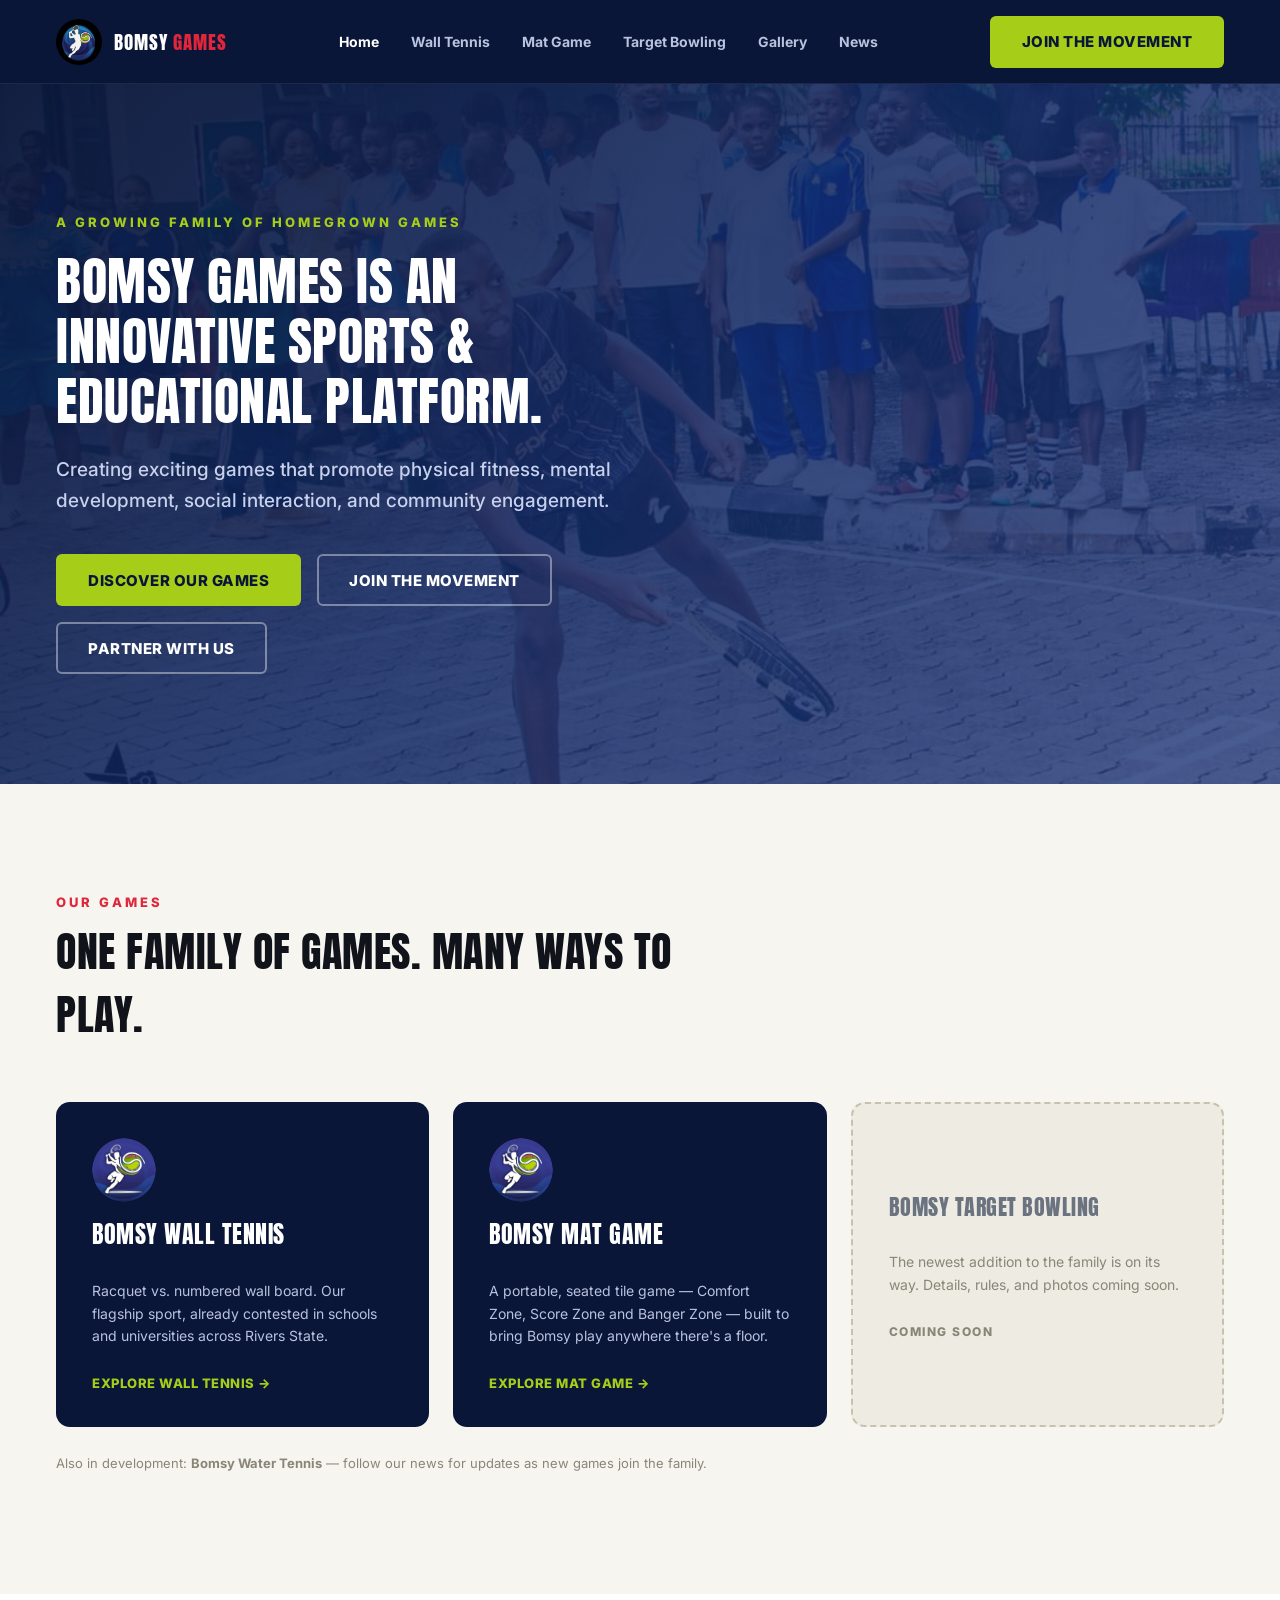
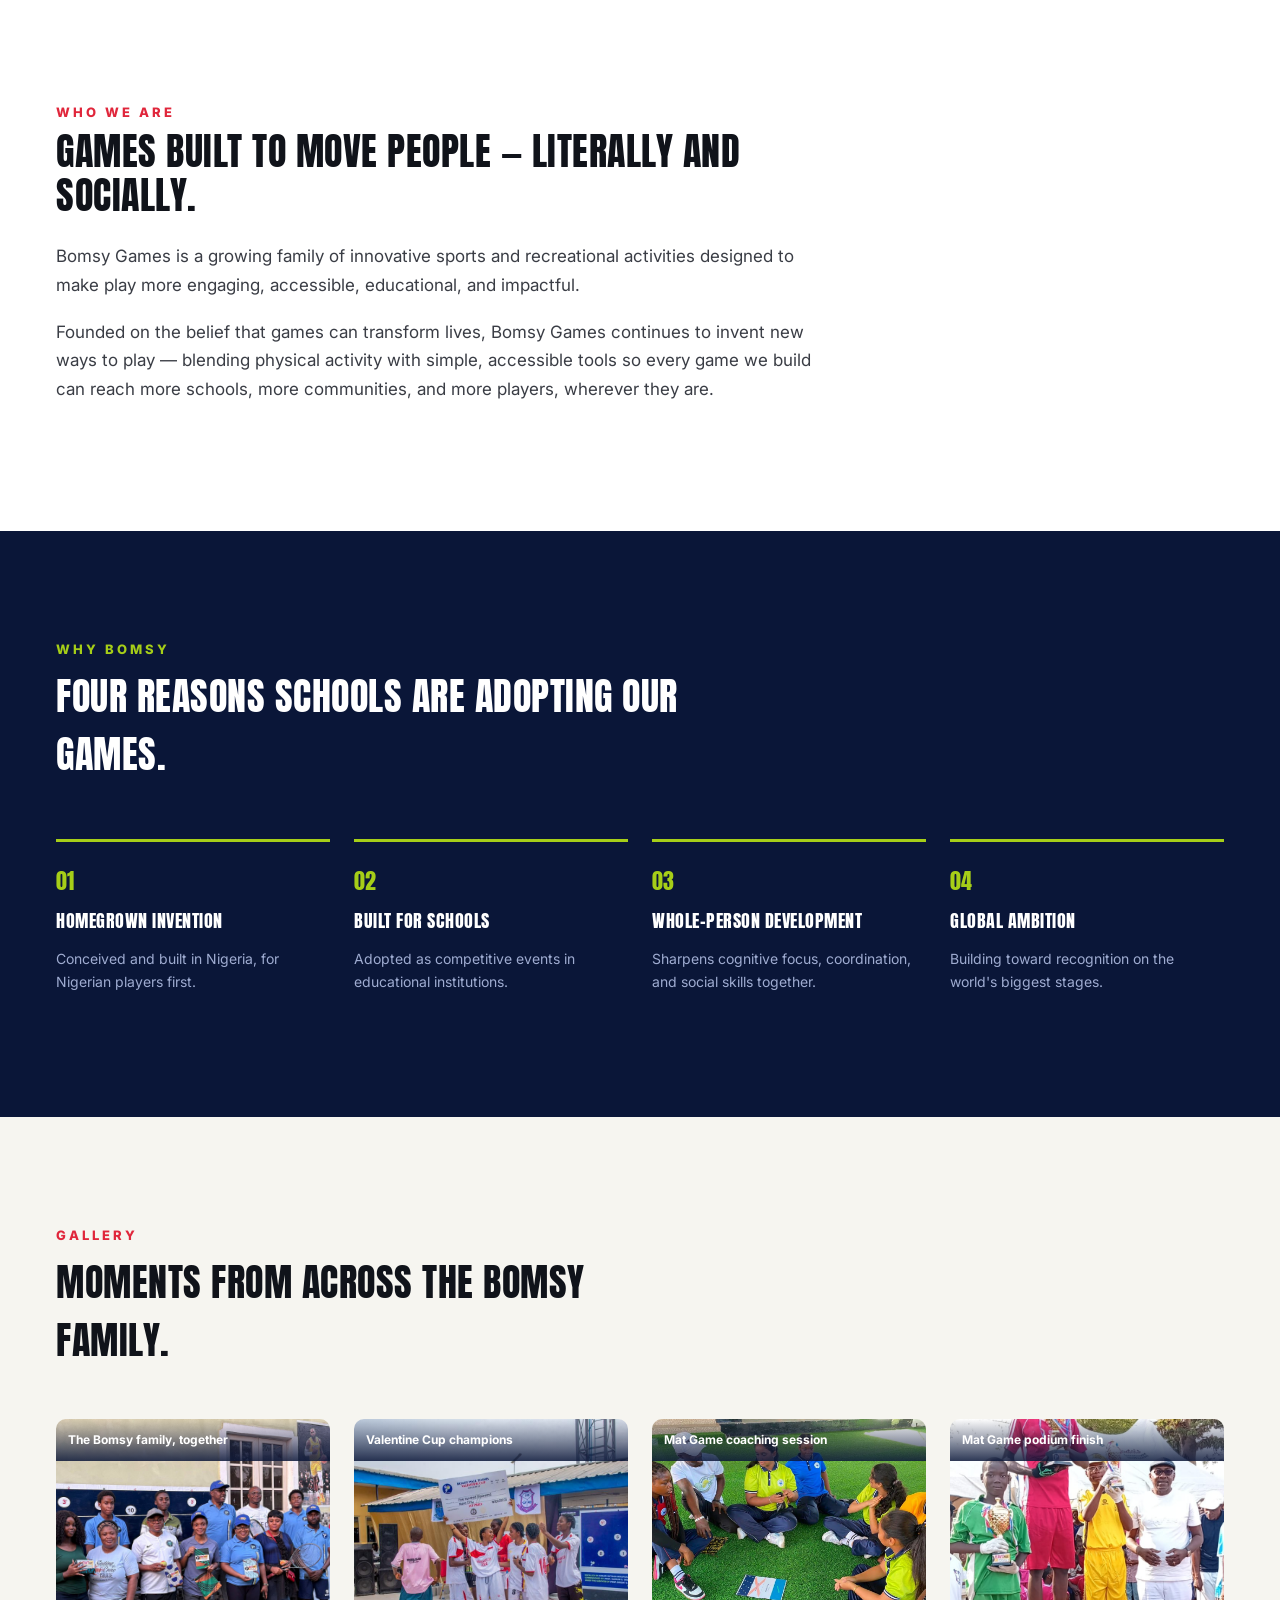
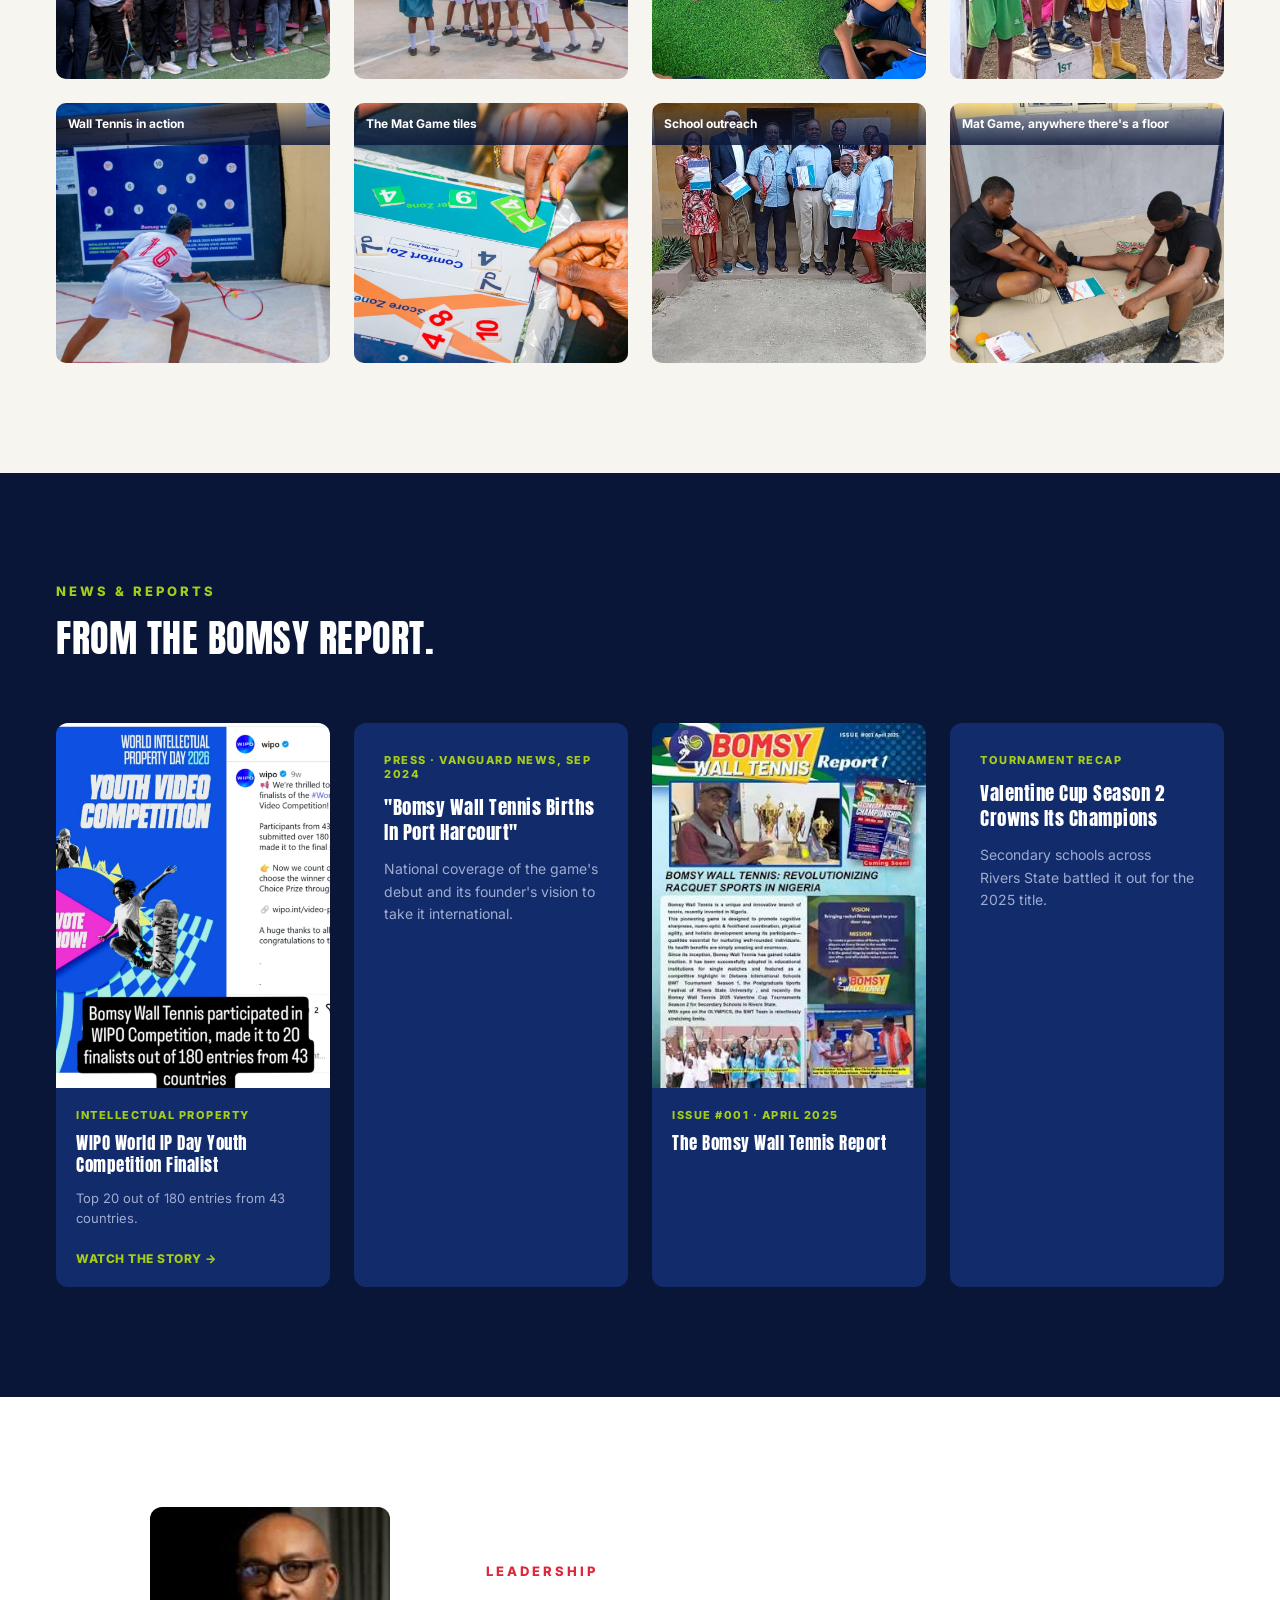
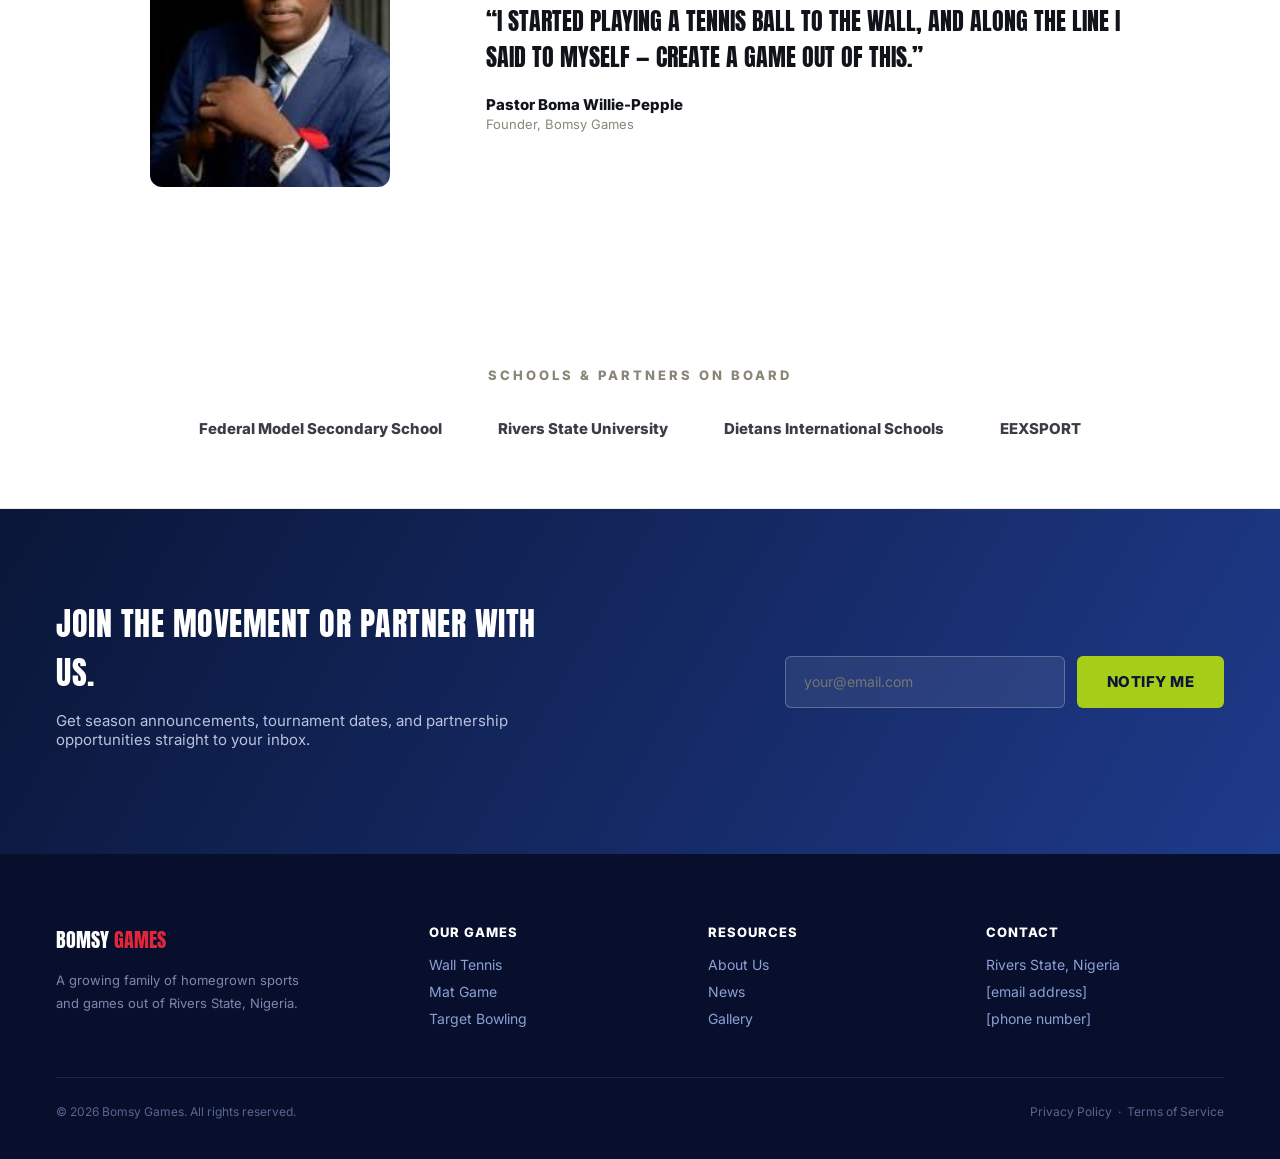
==== commit ef9b01e0: "Add Mat Game explainer videos, IP nomination story, and Target Bowling Mat Game page now includes tw" ====
--- a/index.html
+++ b/index.html
@@ -164,10 +164,14 @@
   <div class="eyebrow" style="color:var(--lime);">News &amp; Reports</div>
   <h2 style="font-size:38px; margin-top:10px; color:#FFFFFF; max-width:560px;">FROM THE BOMSY REPORT.</h2>
   <div class="grid-4" style="margin-top:56px;">
-    <div style="background:var(--navy-mid); border-radius:12px; padding:30px;">
-      <div style="font-size:11px; font-weight:800; letter-spacing:1.5px; color:var(--lime);">GLOBAL RECOGNITION</div>
-      <h3 style="color:#FFFFFF; font-size:19px; margin:14px 0 10px; line-height:1.3;">WIPO World IP Day Youth Competition Finalist</h3>
-      <p style="color:#9FACD1; font-size:14px; line-height:1.6;">Bomsy Wall Tennis made the top 20 finalists out of 180 entries from 43 countries.</p>
+    <div style="background:var(--navy-mid); border-radius:12px; overflow:hidden;">
+      <img src="assets/wall-tennis/wipo-recognition.jpg" alt="WIPO World IP Day 2026 Youth Video Competition finalist announcement" style="width:100%; aspect-ratio:3/4; object-fit:cover; display:block;">
+      <div style="padding:20px;">
+        <div style="font-size:11px; font-weight:800; letter-spacing:1.5px; color:var(--lime);">INTELLECTUAL PROPERTY</div>
+        <h3 style="color:#FFFFFF; font-size:17px; margin:10px 0 8px; line-height:1.3;">WIPO World IP Day Youth Competition Finalist</h3>
+        <p style="color:#9FACD1; font-size:13px; line-height:1.5;">Top 20 out of 180 entries from 43 countries.</p>
+        <a href="wall-tennis.html#press" style="display:inline-block; margin-top:10px; color:var(--lime); font-size:12px; font-weight:800; letter-spacing:0.5px; text-transform:uppercase;">Watch the story &rarr;</a>
+      </div>
     </div>
     <div style="background:var(--navy-mid); border-radius:12px; padding:30px;">
       <div style="font-size:11px; font-weight:800; letter-spacing:1.5px; color:var(--lime);">PRESS &middot; VANGUARD NEWS, SEP 2024</div>
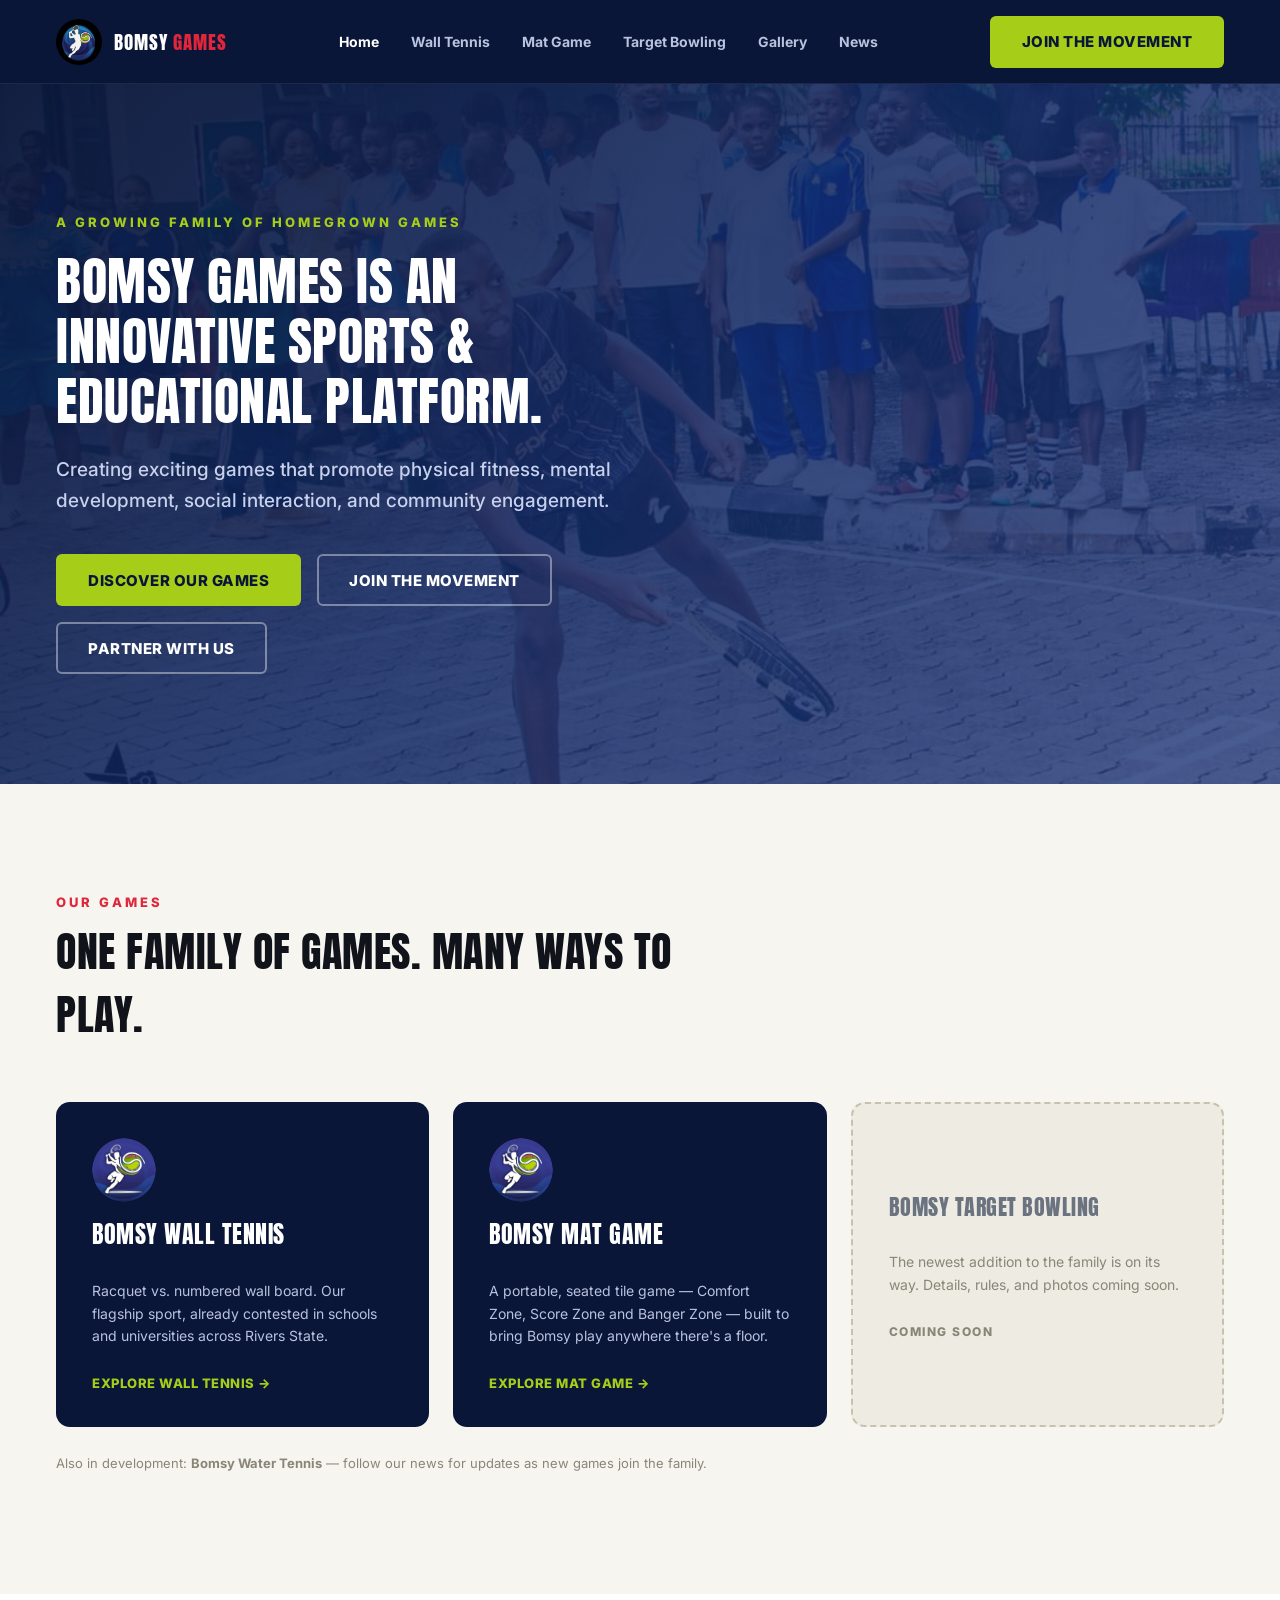
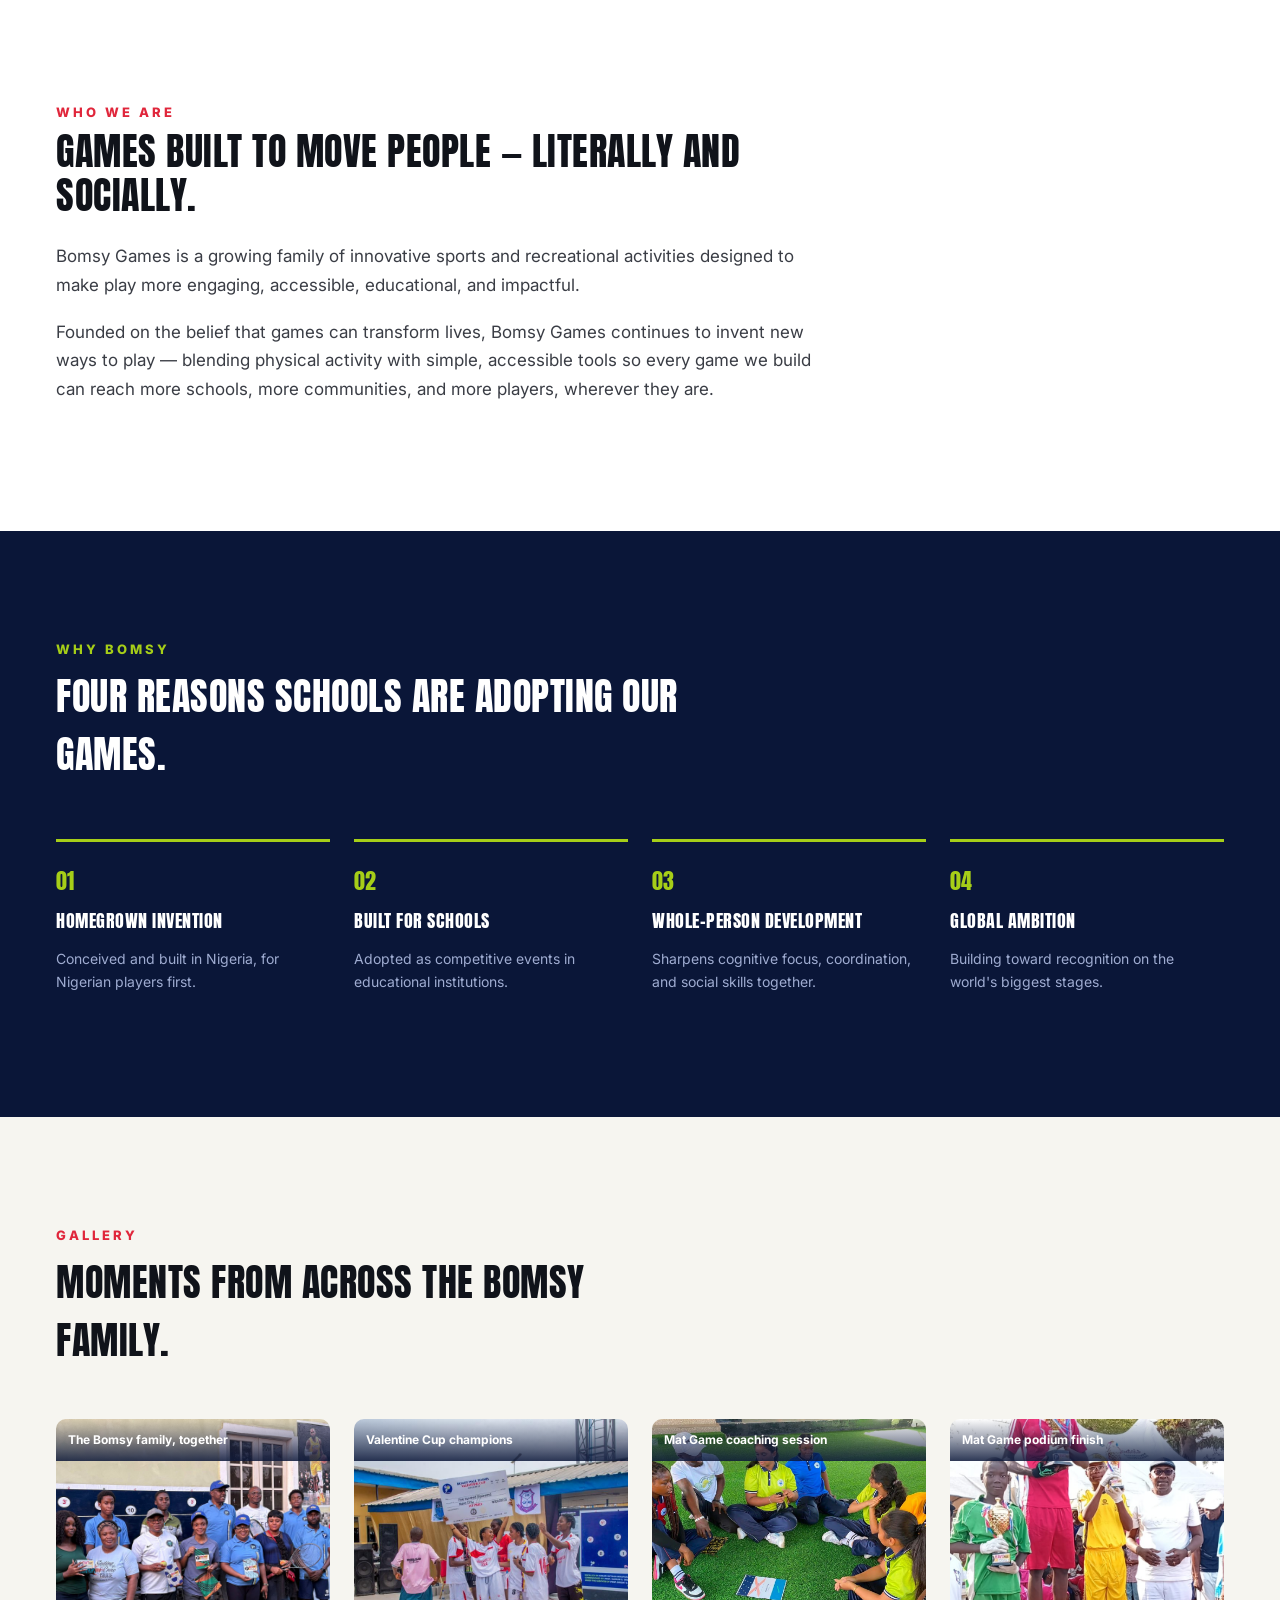
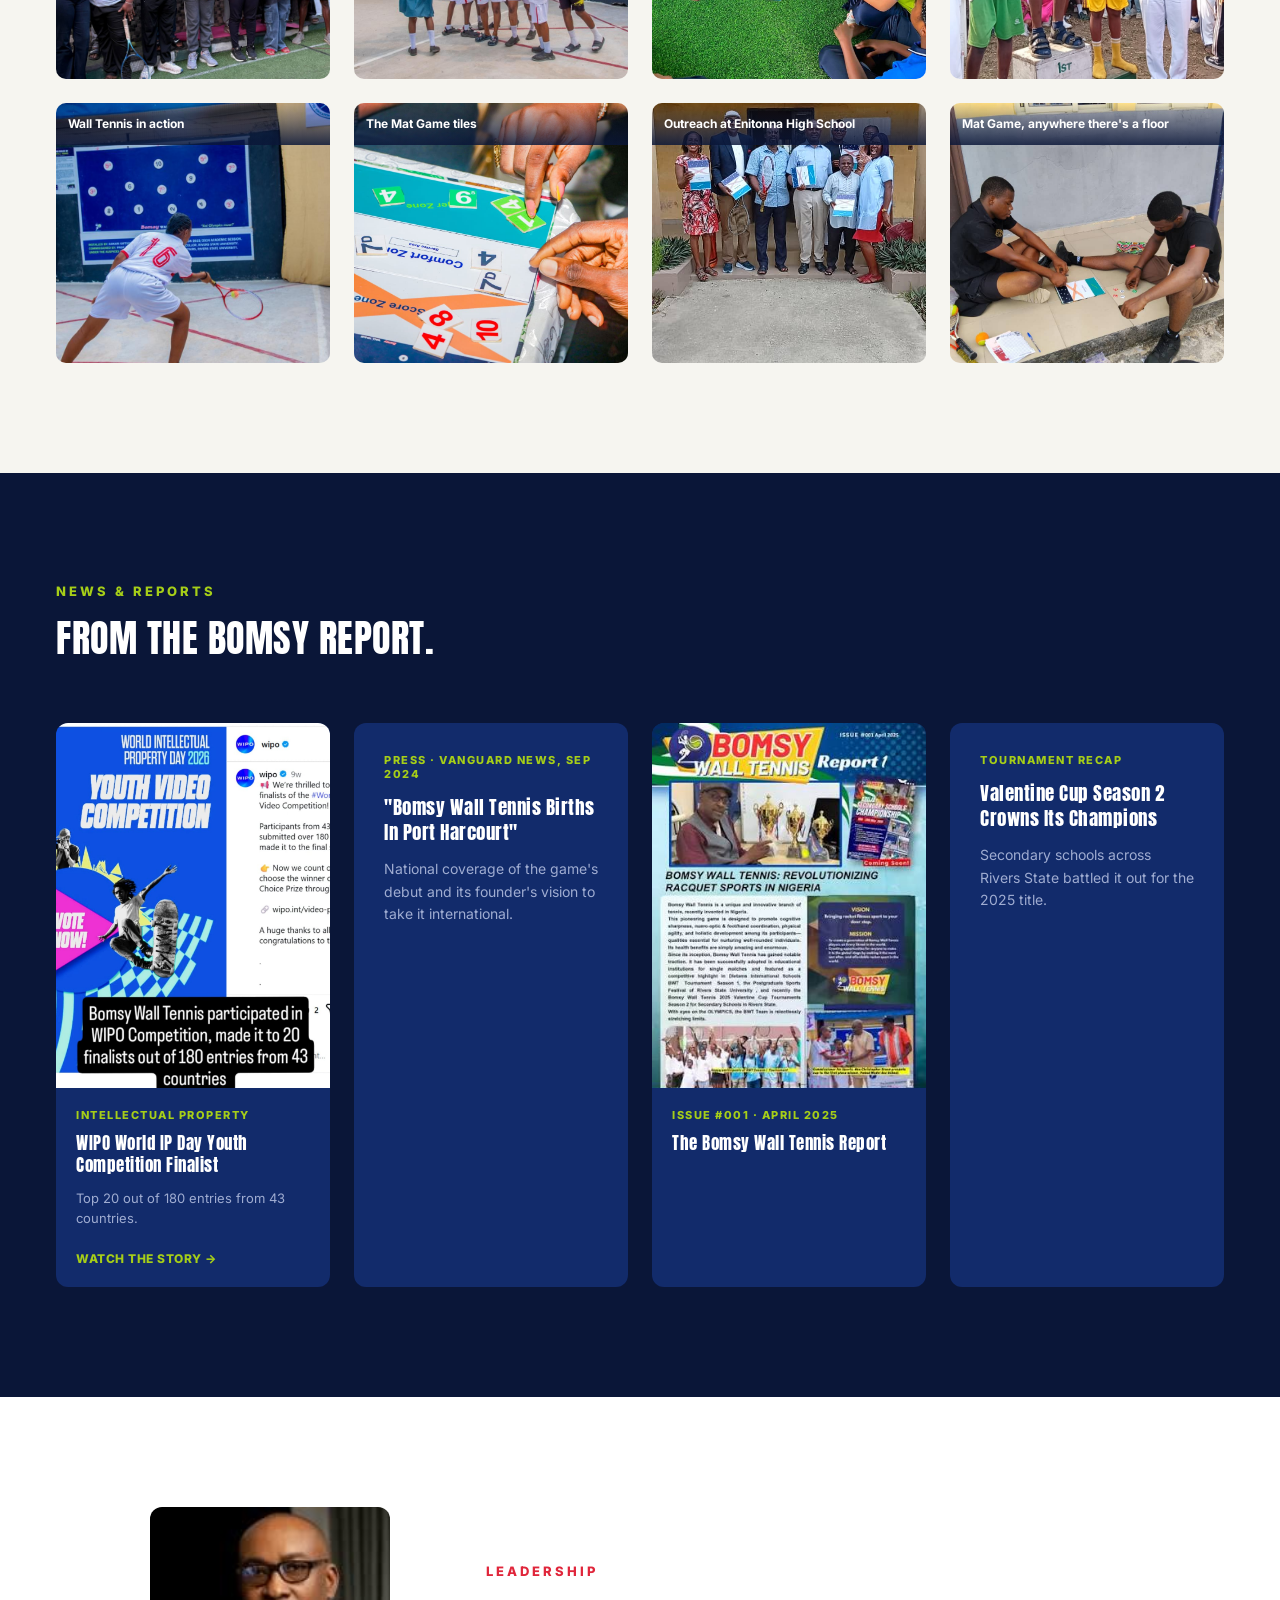
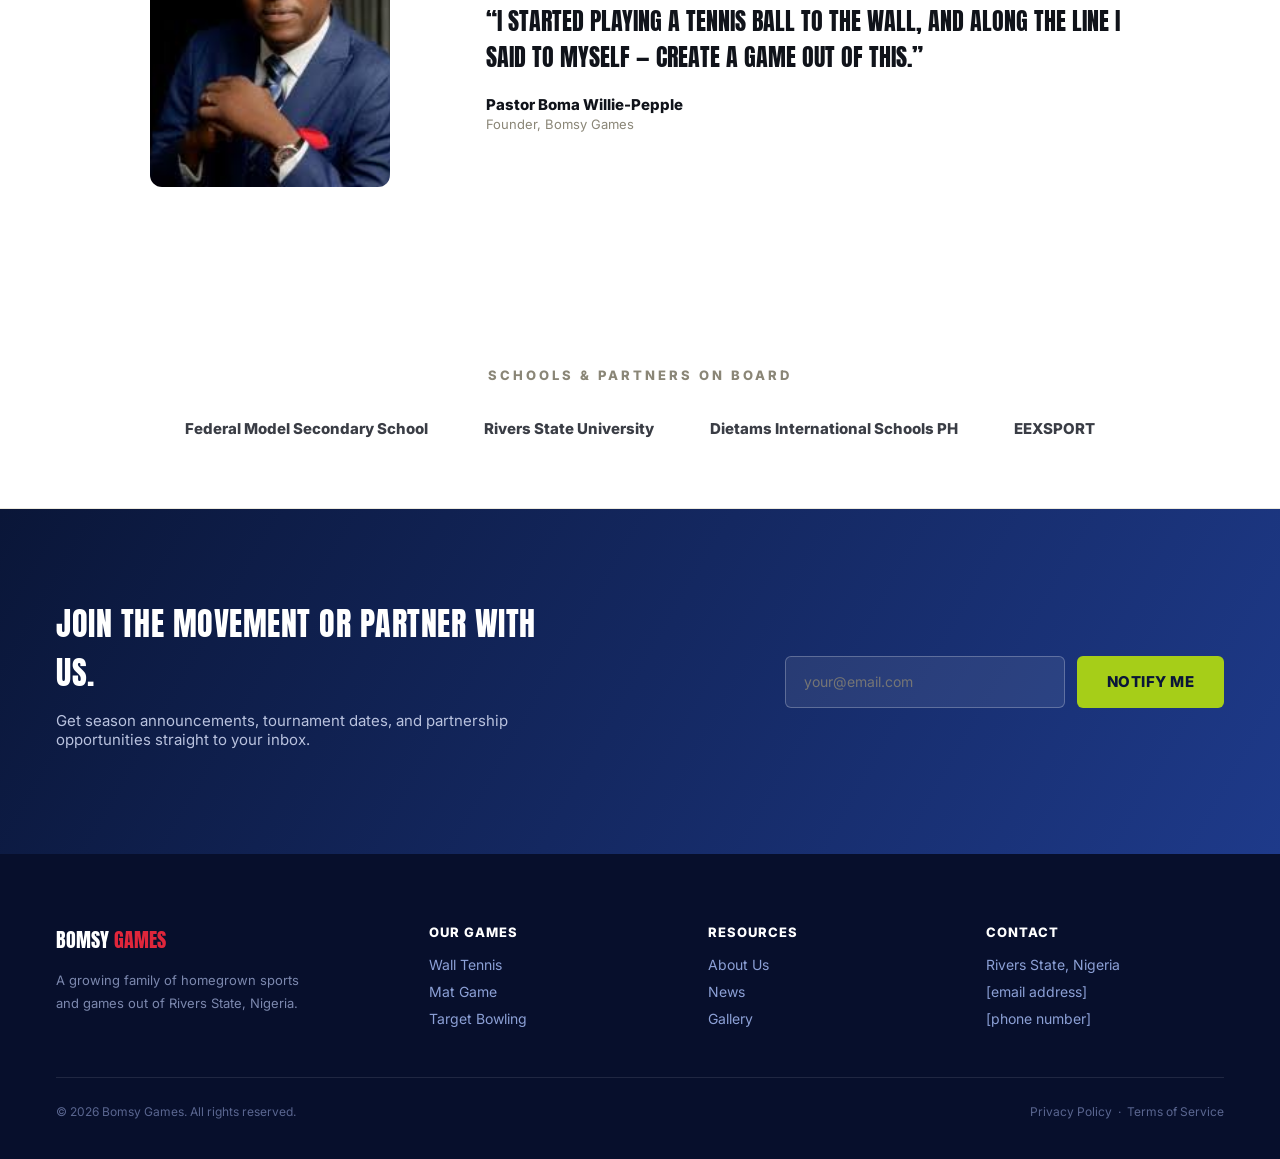
==== commit 1c09d48d: "Fix school names, event name, and photo/caption misattributions - Dietams International Schools PH (" ====
--- a/index.html
+++ b/index.html
@@ -149,8 +149,8 @@
       <figcaption>The Mat Game tiles</figcaption>
     </figure>
     <figure class="photo-tile">
-      <img src="assets/wall-tennis/school-outreach.jpg" alt="Bomsy Games school outreach visit">
-      <figcaption>School outreach</figcaption>
+      <img src="assets/wall-tennis/enitonna-outreach.jpg" alt="Bomsy Games outreach visit at Enitonna High School">
+      <figcaption>Outreach at Enitonna High School</figcaption>
     </figure>
     <figure class="photo-tile">
       <img src="assets/mat-game/gameplay-steps.jpg" alt="Two players enjoying the Mat Game">
@@ -212,7 +212,7 @@
   <div style="display:flex; justify-content:center; gap:56px; flex-wrap:wrap;">
     <div style="color:#3A3D45; font-weight:800; font-size:15px;">Federal Model Secondary School</div>
     <div style="color:#3A3D45; font-weight:800; font-size:15px;">Rivers State University</div>
-    <div style="color:#3A3D45; font-weight:800; font-size:15px;">Dietans International Schools</div>
+    <div style="color:#3A3D45; font-weight:800; font-size:15px;">Dietams International Schools PH</div>
     <div style="color:#3A3D45; font-weight:800; font-size:15px;">EEXSPORT</div>
   </div>
 </section>
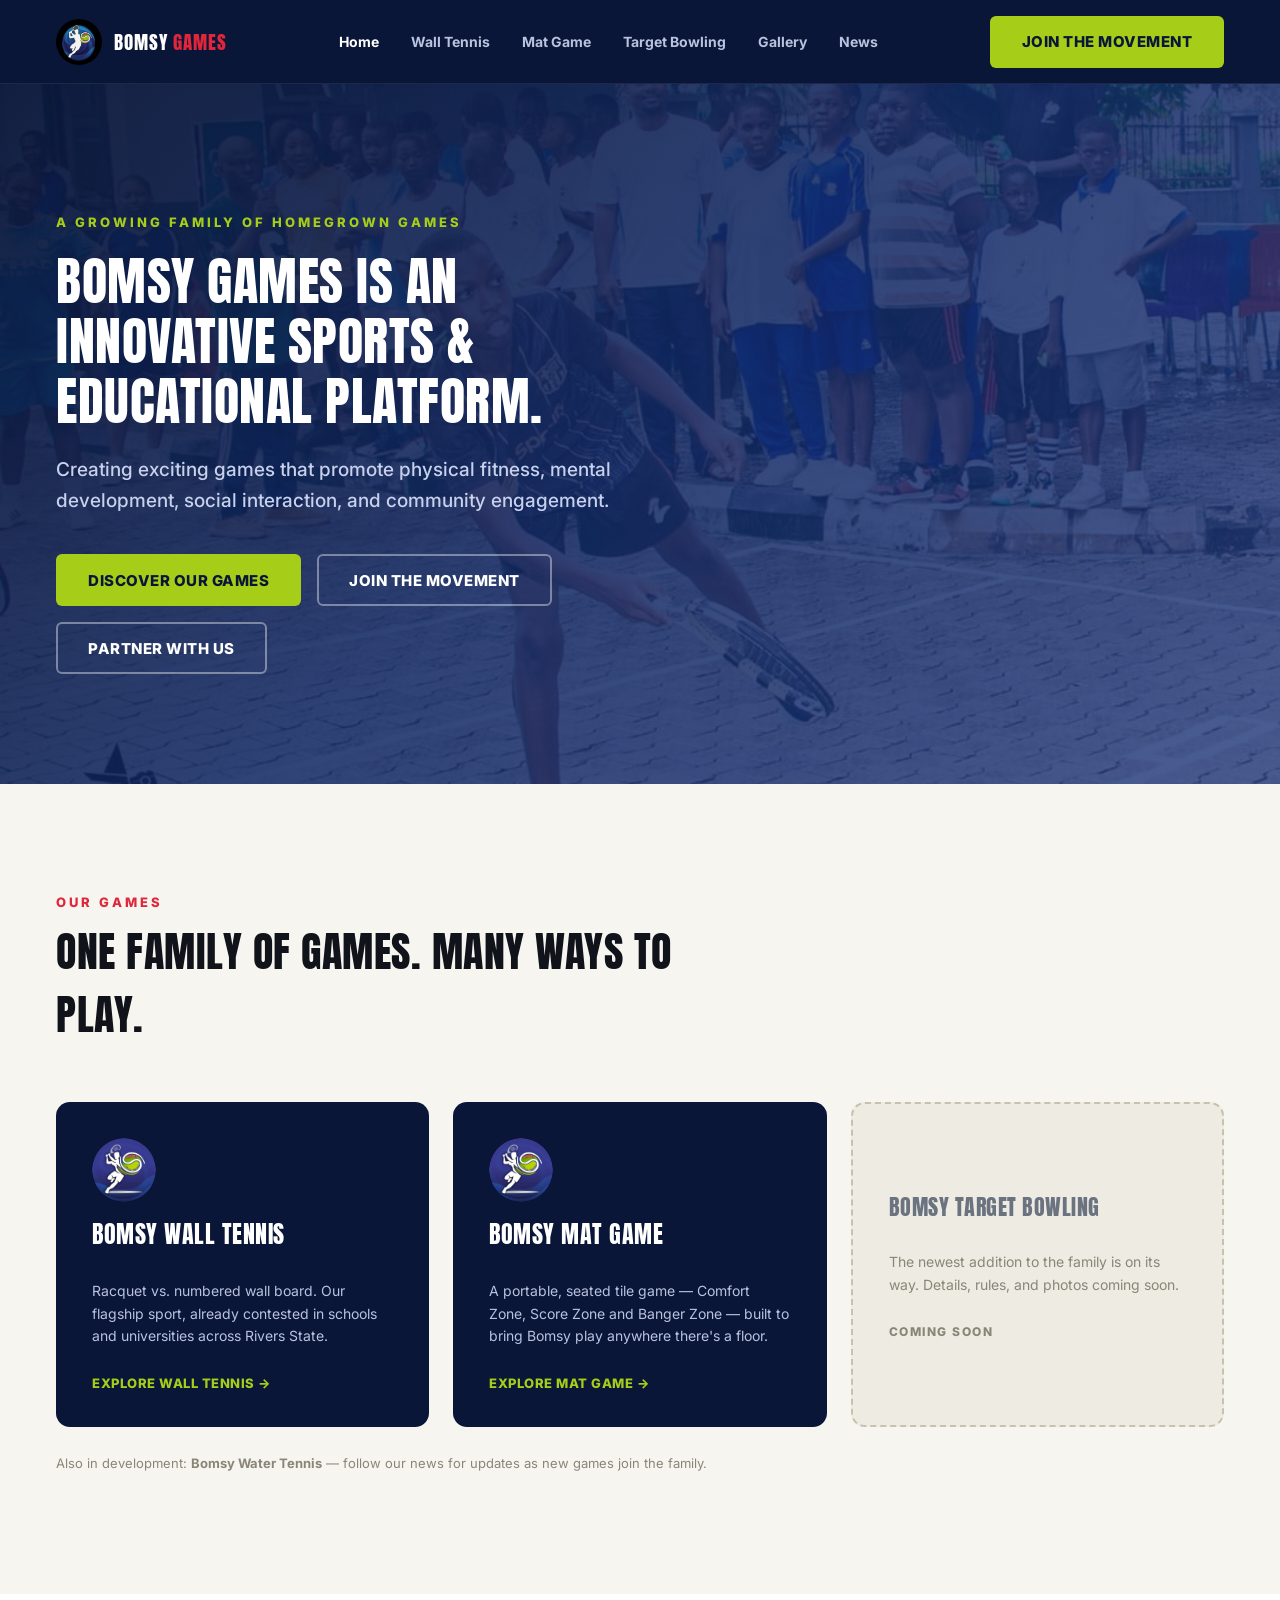
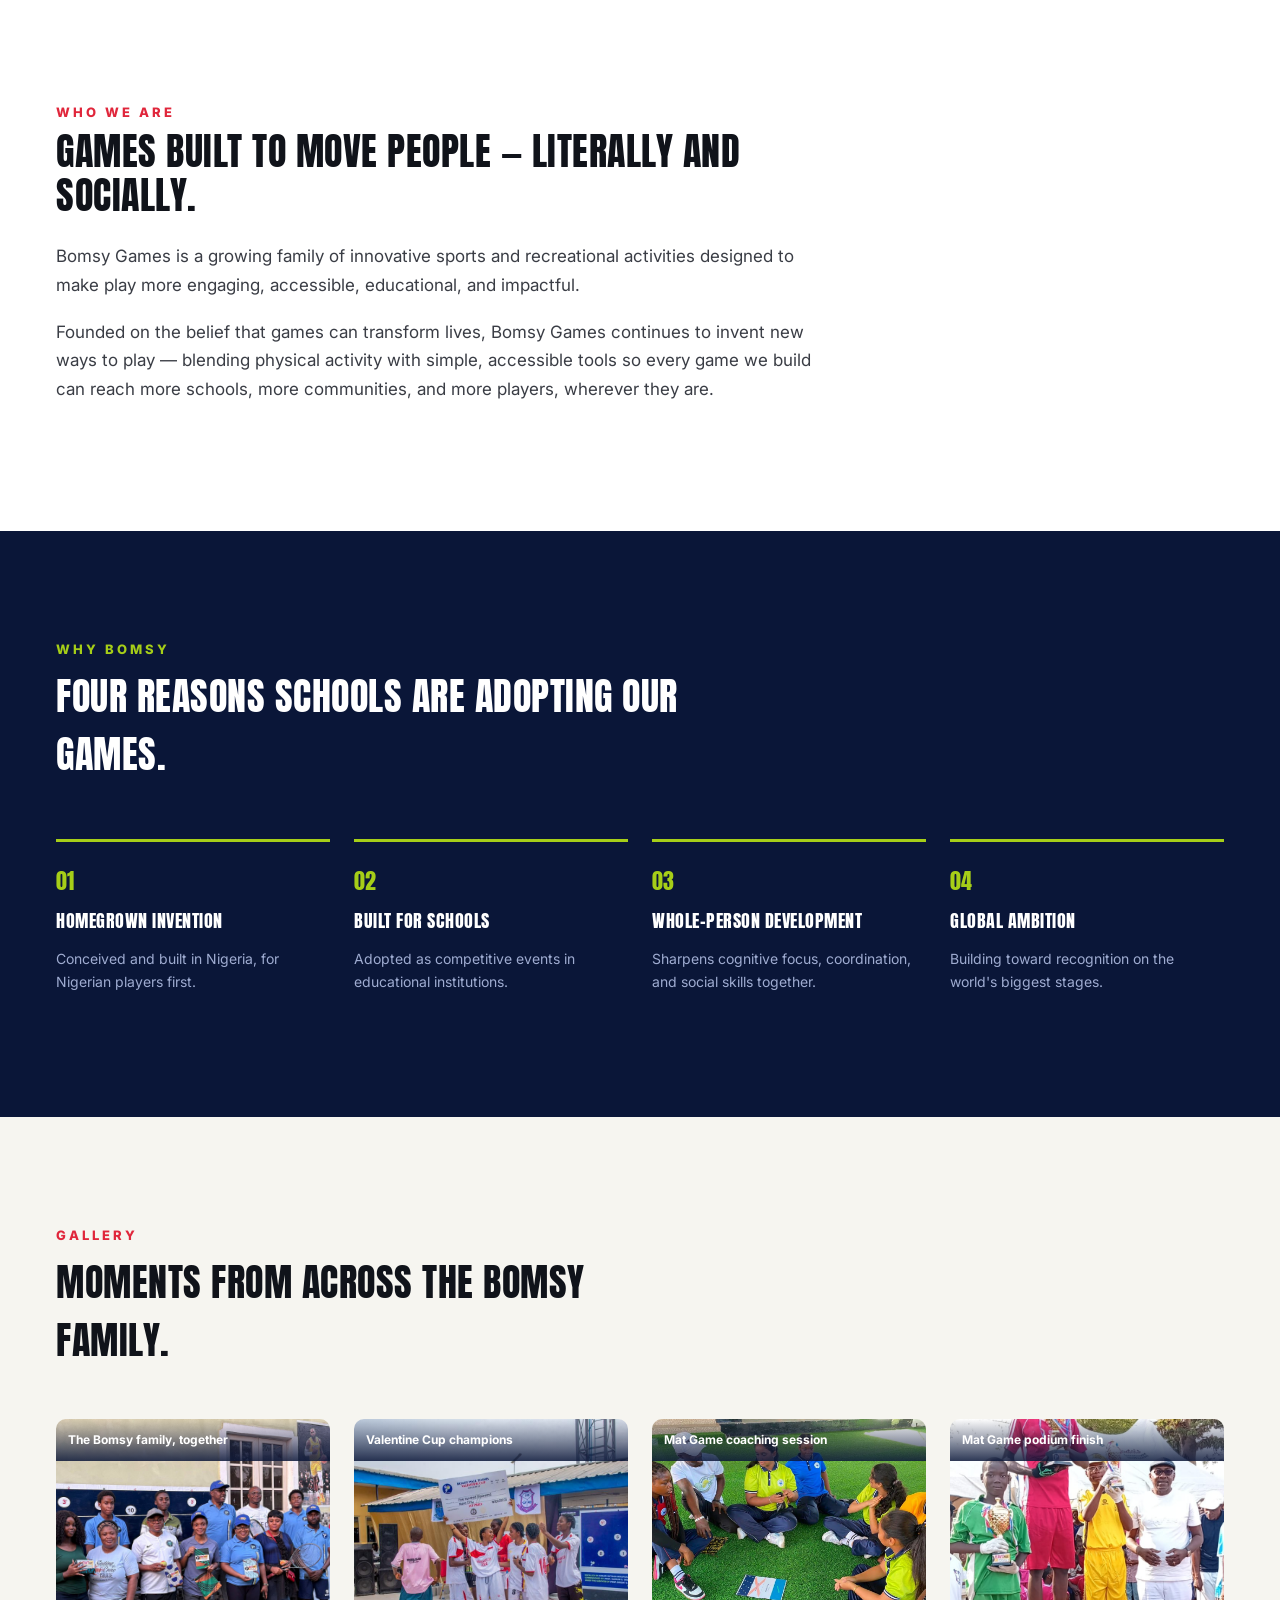
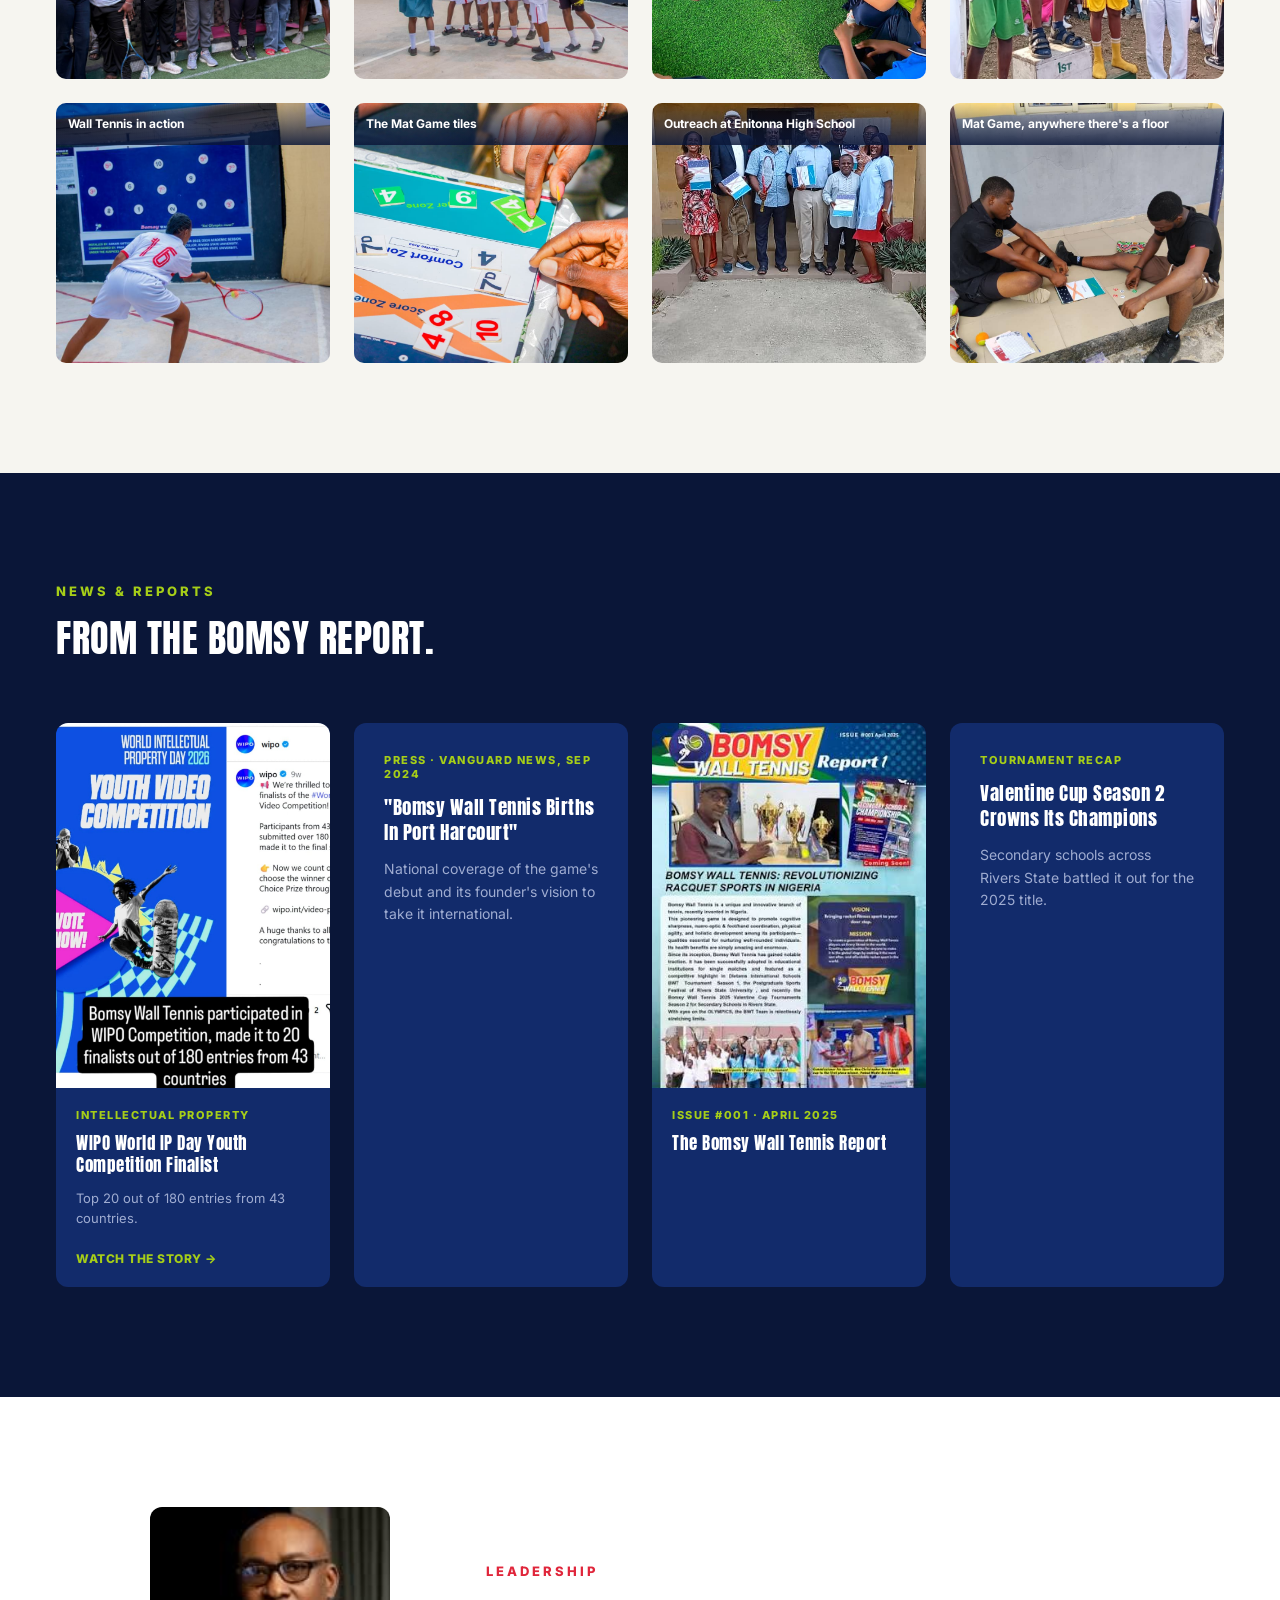
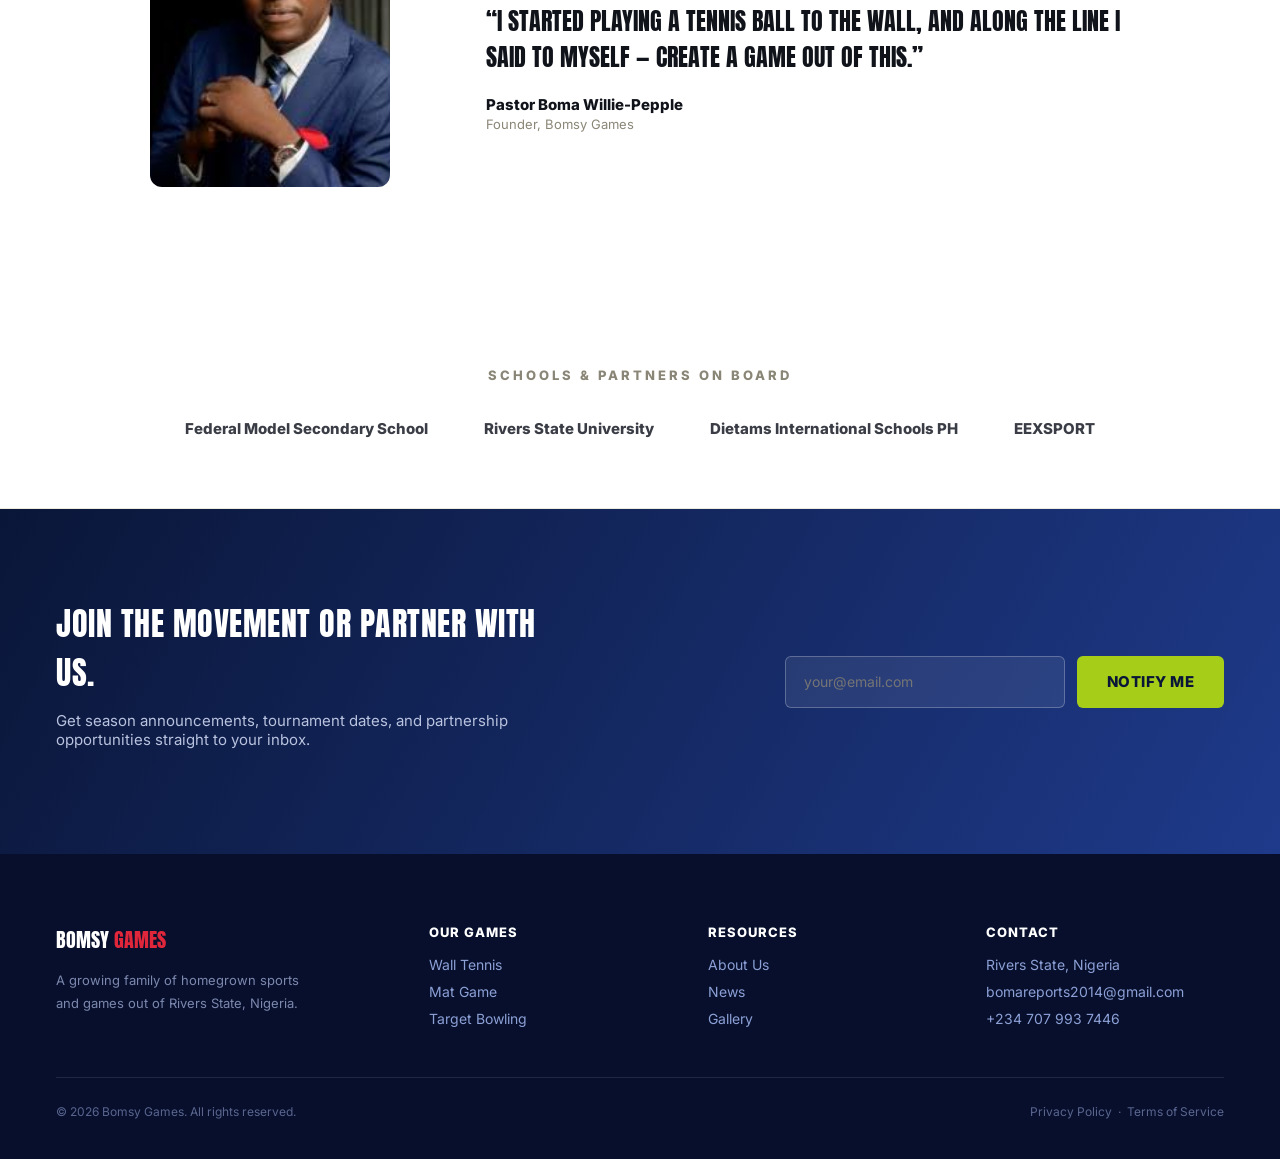
==== commit b1a8fd30: "Add real contact email and phone number to footer Replaces the bracketed placeholders on every page " ====
--- a/index.html
+++ b/index.html
@@ -256,8 +256,8 @@
       <div style="color:#FFFFFF; font-weight:800; font-size:13px; letter-spacing:1px; margin-bottom:16px;">CONTACT</div>
       <div style="display:flex; flex-direction:column; gap:10px;">
         <span style="color:#8CA0D6; font-size:14px;">Rivers State, Nigeria</span>
-        <span style="color:#8CA0D6; font-size:14px;">[email address]</span>
-        <span style="color:#8CA0D6; font-size:14px;">[phone number]</span>
+        <a href="mailto:bomareports2014@gmail.com" style="color:#8CA0D6; font-size:14px;">bomareports2014@gmail.com</a>
+        <a href="tel:+2347079937446" style="color:#8CA0D6; font-size:14px;">+234 707 993 7446</a>
       </div>
     </div>
   </div>
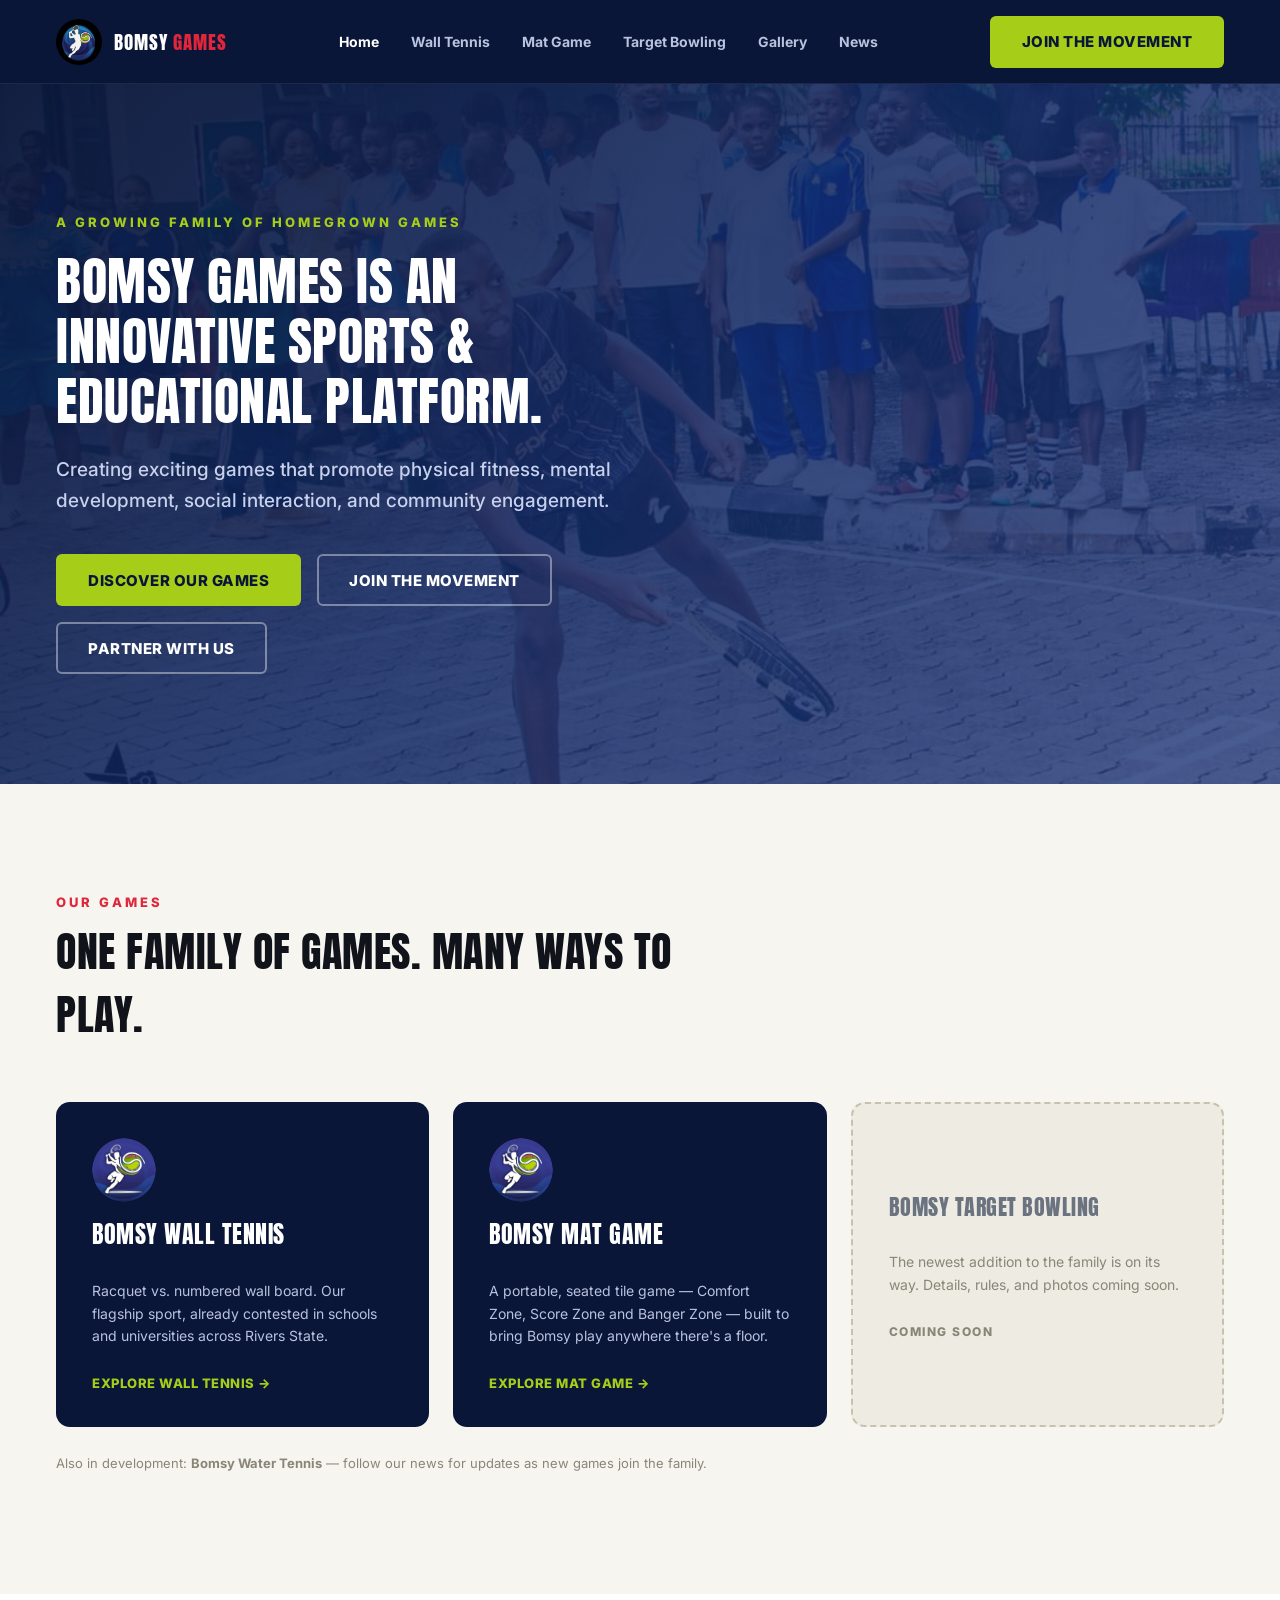
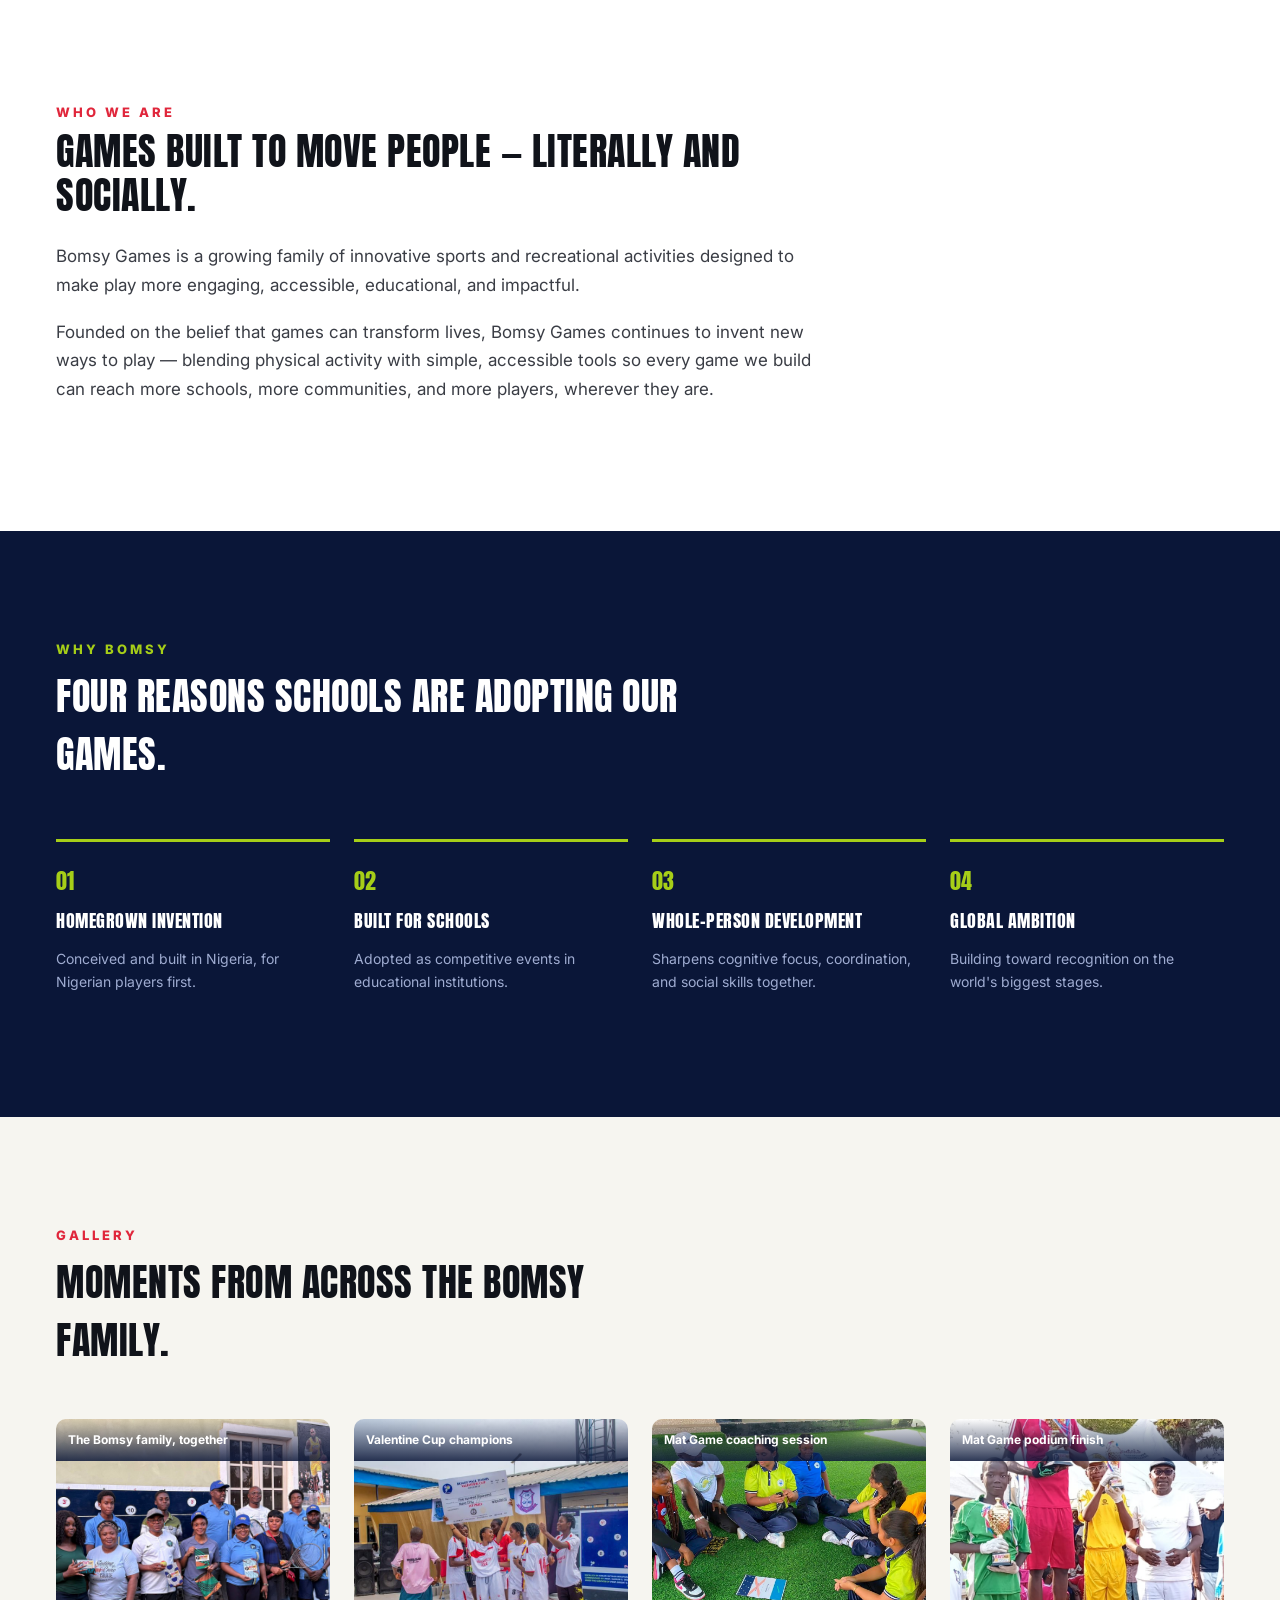
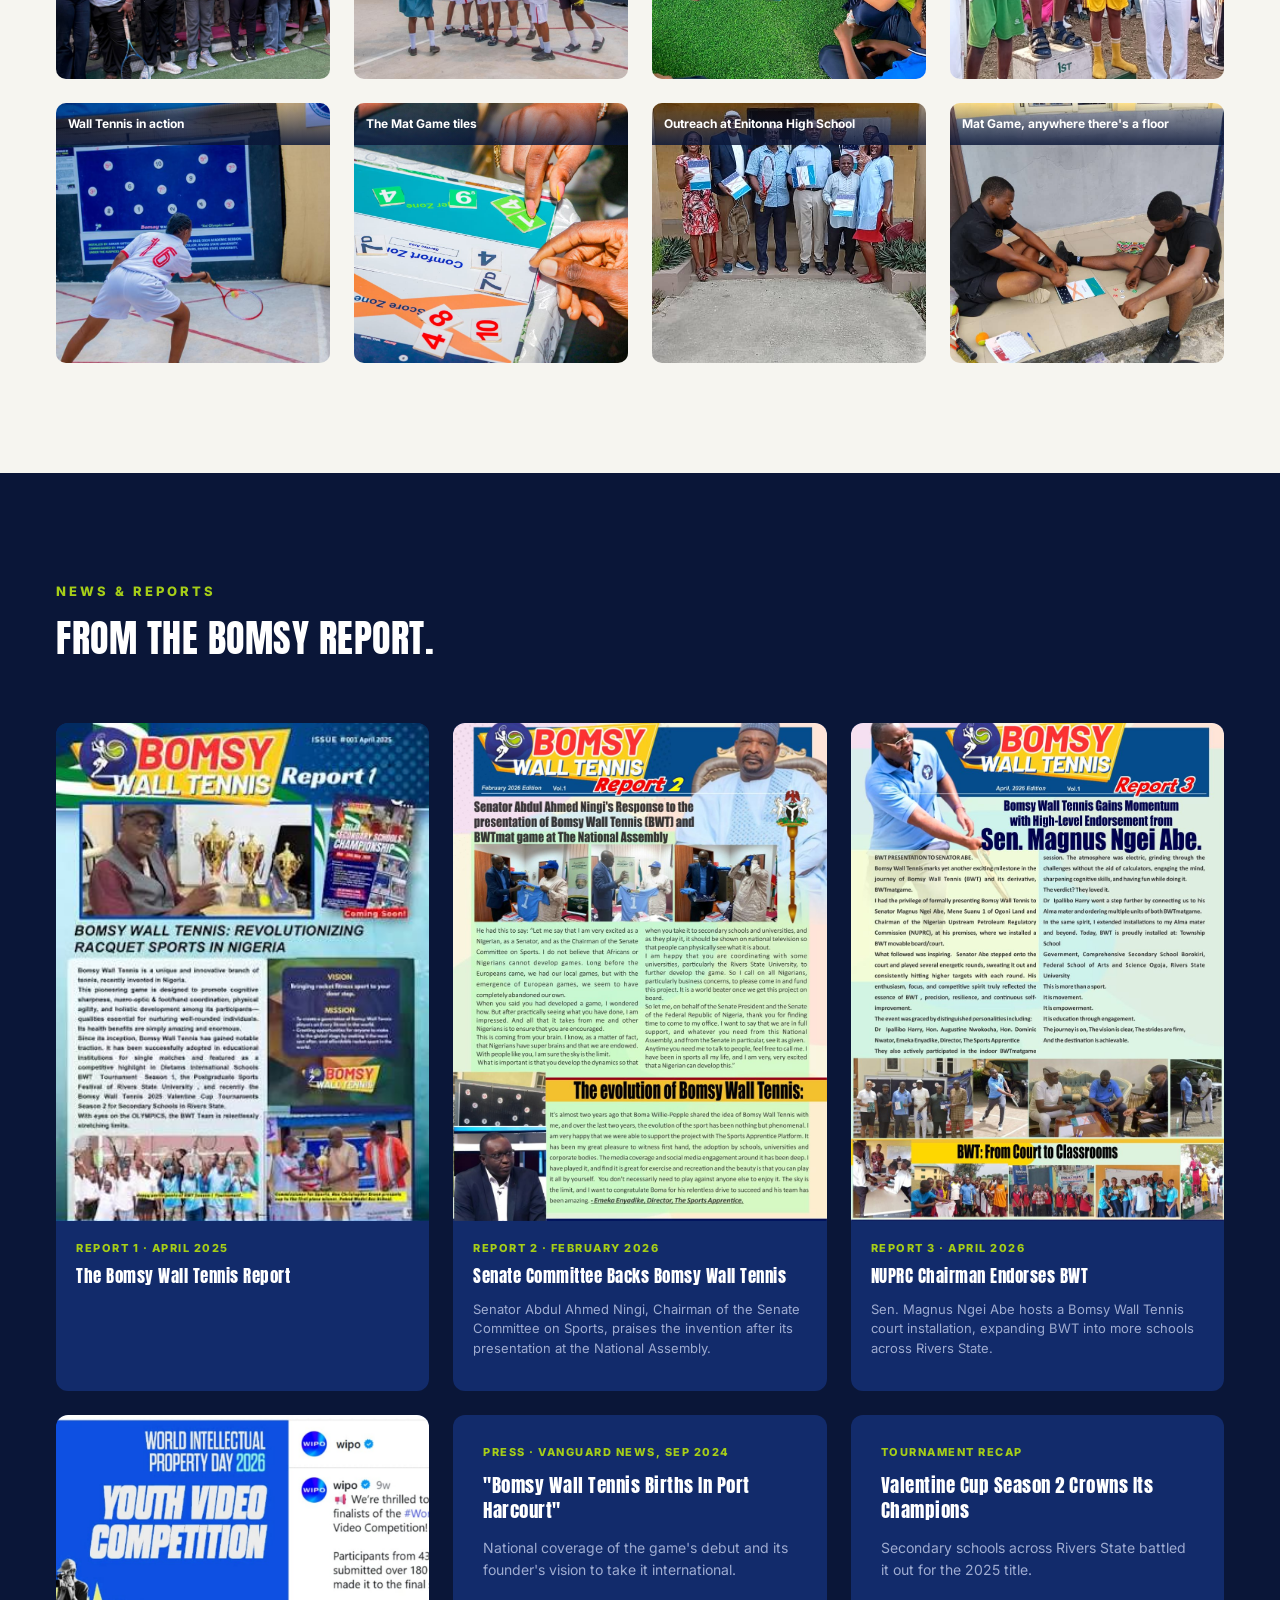
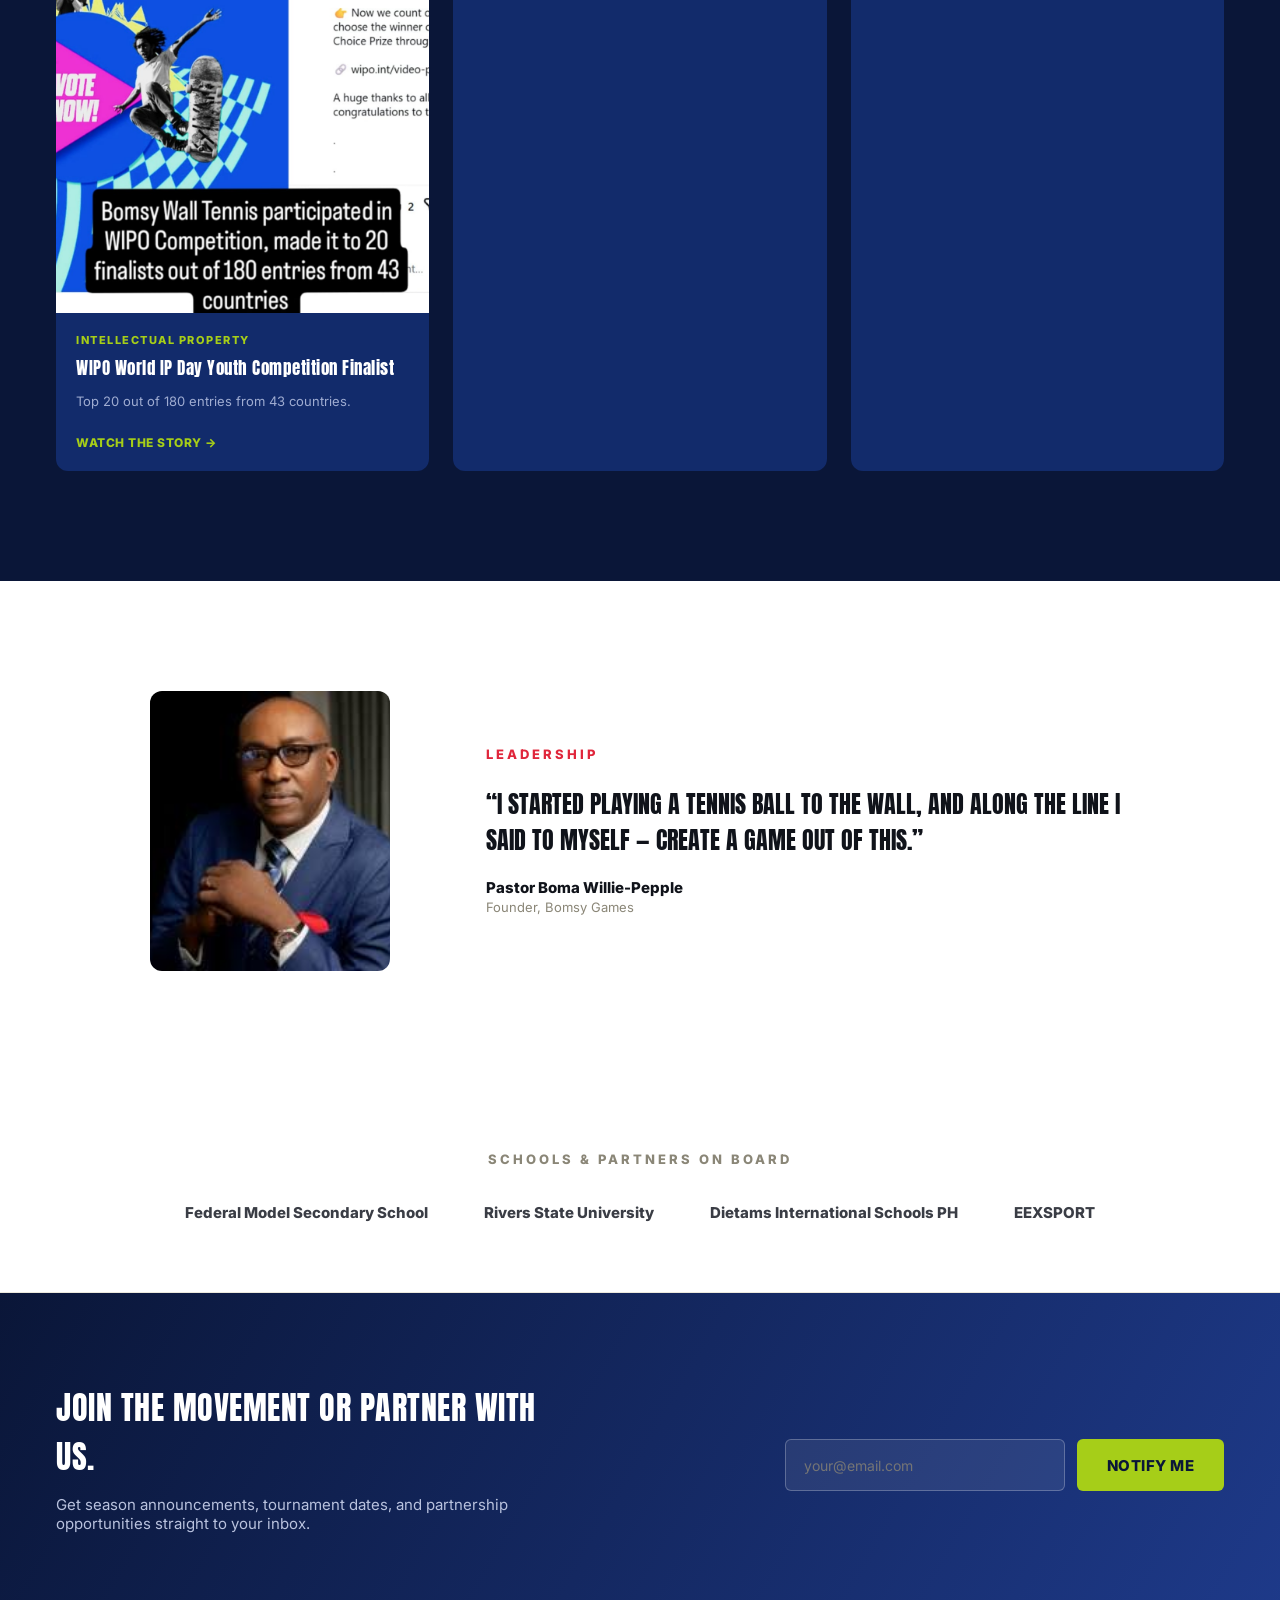
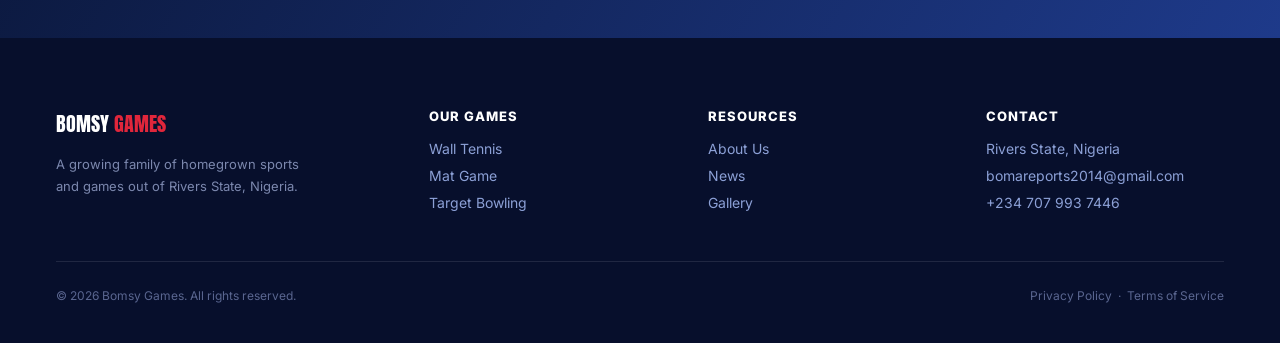
==== commit 032e1328: "Add Bomsy Wall Tennis Reports 2 and 3 to the news content Report 2 (Feb 2026) covers the National As" ====
--- a/index.html
+++ b/index.html
@@ -163,7 +163,30 @@
 <section id="news" class="wrap" style="padding:110px 56px; background:var(--navy);">
   <div class="eyebrow" style="color:var(--lime);">News &amp; Reports</div>
   <h2 style="font-size:38px; margin-top:10px; color:#FFFFFF; max-width:560px;">FROM THE BOMSY REPORT.</h2>
-  <div class="grid-4" style="margin-top:56px;">
+  <div class="grid-3" style="margin-top:56px;">
+    <div style="background:var(--navy-mid); border-radius:12px; overflow:hidden;">
+      <img src="assets/bomsy-report-issue-001.jpg" alt="The Bomsy Wall Tennis Report, Issue #001, April 2025" style="width:100%; aspect-ratio:3/4; object-fit:cover; display:block;">
+      <div style="padding:20px;">
+        <div style="font-size:11px; font-weight:800; letter-spacing:1.5px; color:var(--lime);">REPORT 1 &middot; APRIL 2025</div>
+        <h3 style="color:#FFFFFF; font-size:17px; margin:10px 0 0; line-height:1.3;">The Bomsy Wall Tennis Report</h3>
+      </div>
+    </div>
+    <div style="background:var(--navy-mid); border-radius:12px; overflow:hidden;">
+      <img src="assets/wall-tennis/report-002-cover.jpg" alt="Senator Abdul Ahmed Ningi responds to the presentation of Bomsy Wall Tennis at the National Assembly" style="width:100%; aspect-ratio:3/4; object-fit:cover; display:block;">
+      <div style="padding:20px;">
+        <div style="font-size:11px; font-weight:800; letter-spacing:1.5px; color:var(--lime);">REPORT 2 &middot; FEBRUARY 2026</div>
+        <h3 style="color:#FFFFFF; font-size:17px; margin:10px 0 8px; line-height:1.3;">Senate Committee Backs Bomsy Wall Tennis</h3>
+        <p style="color:#9FACD1; font-size:13px; line-height:1.5;">Senator Abdul Ahmed Ningi, Chairman of the Senate Committee on Sports, praises the invention after its presentation at the National Assembly.</p>
+      </div>
+    </div>
+    <div style="background:var(--navy-mid); border-radius:12px; overflow:hidden;">
+      <img src="assets/wall-tennis/report-003-cover.jpg" alt="Senator Magnus Ngei Abe endorses Bomsy Wall Tennis" style="width:100%; aspect-ratio:3/4; object-fit:cover; display:block;">
+      <div style="padding:20px;">
+        <div style="font-size:11px; font-weight:800; letter-spacing:1.5px; color:var(--lime);">REPORT 3 &middot; APRIL 2026</div>
+        <h3 style="color:#FFFFFF; font-size:17px; margin:10px 0 8px; line-height:1.3;">NUPRC Chairman Endorses BWT</h3>
+        <p style="color:#9FACD1; font-size:13px; line-height:1.5;">Sen. Magnus Ngei Abe hosts a Bomsy Wall Tennis court installation, expanding BWT into more schools across Rivers State.</p>
+      </div>
+    </div>
     <div style="background:var(--navy-mid); border-radius:12px; overflow:hidden;">
       <img src="assets/wall-tennis/wipo-recognition.jpg" alt="WIPO World IP Day 2026 Youth Video Competition finalist announcement" style="width:100%; aspect-ratio:3/4; object-fit:cover; display:block;">
       <div style="padding:20px;">
@@ -177,13 +200,6 @@
       <div style="font-size:11px; font-weight:800; letter-spacing:1.5px; color:var(--lime);">PRESS &middot; VANGUARD NEWS, SEP 2024</div>
       <h3 style="color:#FFFFFF; font-size:19px; margin:14px 0 10px; line-height:1.3;">"Bomsy Wall Tennis Births In Port Harcourt"</h3>
       <p style="color:#9FACD1; font-size:14px; line-height:1.6;">National coverage of the game's debut and its founder's vision to take it international.</p>
-    </div>
-    <div style="background:var(--navy-mid); border-radius:12px; overflow:hidden;">
-      <img src="assets/bomsy-report-issue-001.jpg" alt="The Bomsy Wall Tennis Report, Issue #001, April 2025" style="width:100%; aspect-ratio:3/4; object-fit:cover; display:block;">
-      <div style="padding:20px;">
-        <div style="font-size:11px; font-weight:800; letter-spacing:1.5px; color:var(--lime);">ISSUE #001 &middot; APRIL 2025</div>
-        <h3 style="color:#FFFFFF; font-size:17px; margin:10px 0 0; line-height:1.3;">The Bomsy Wall Tennis Report</h3>
-      </div>
     </div>
     <div style="background:var(--navy-mid); border-radius:12px; padding:30px;">
       <div style="font-size:11px; font-weight:800; letter-spacing:1.5px; color:var(--lime);">TOURNAMENT RECAP</div>
